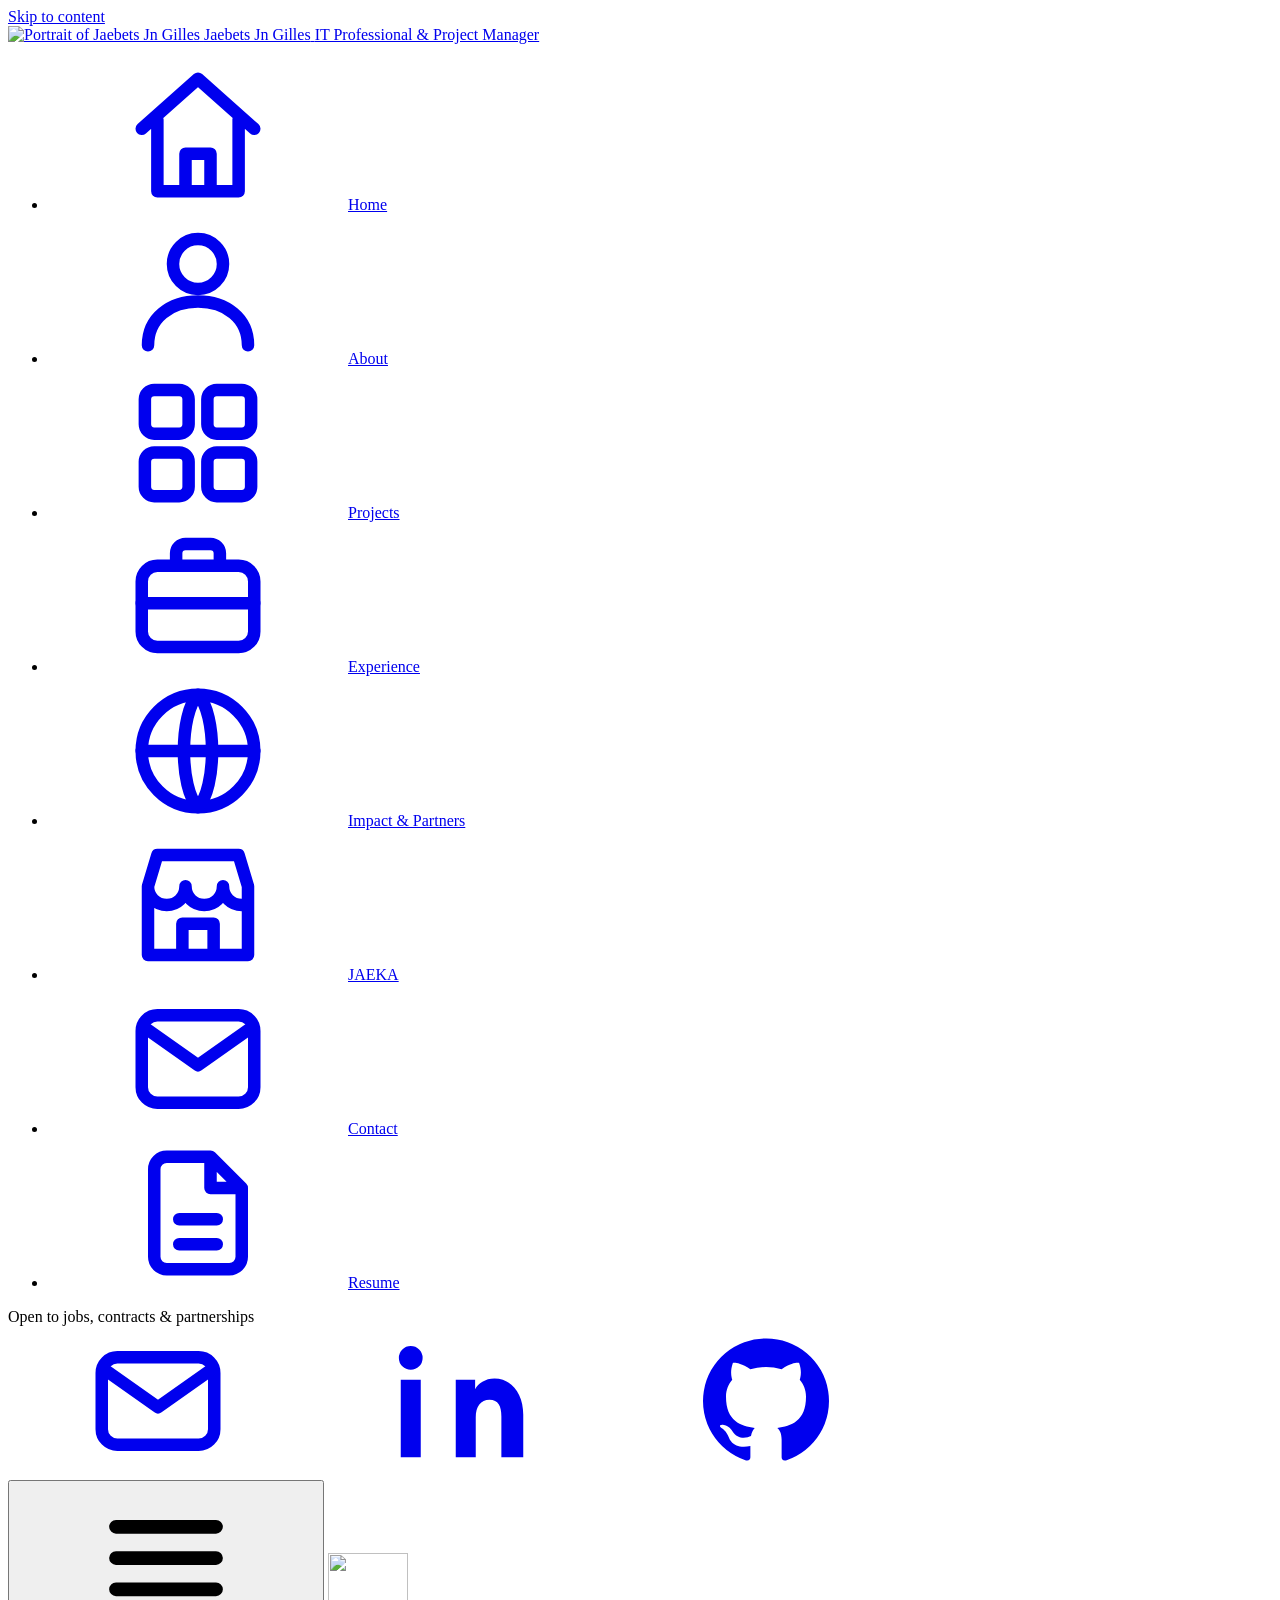
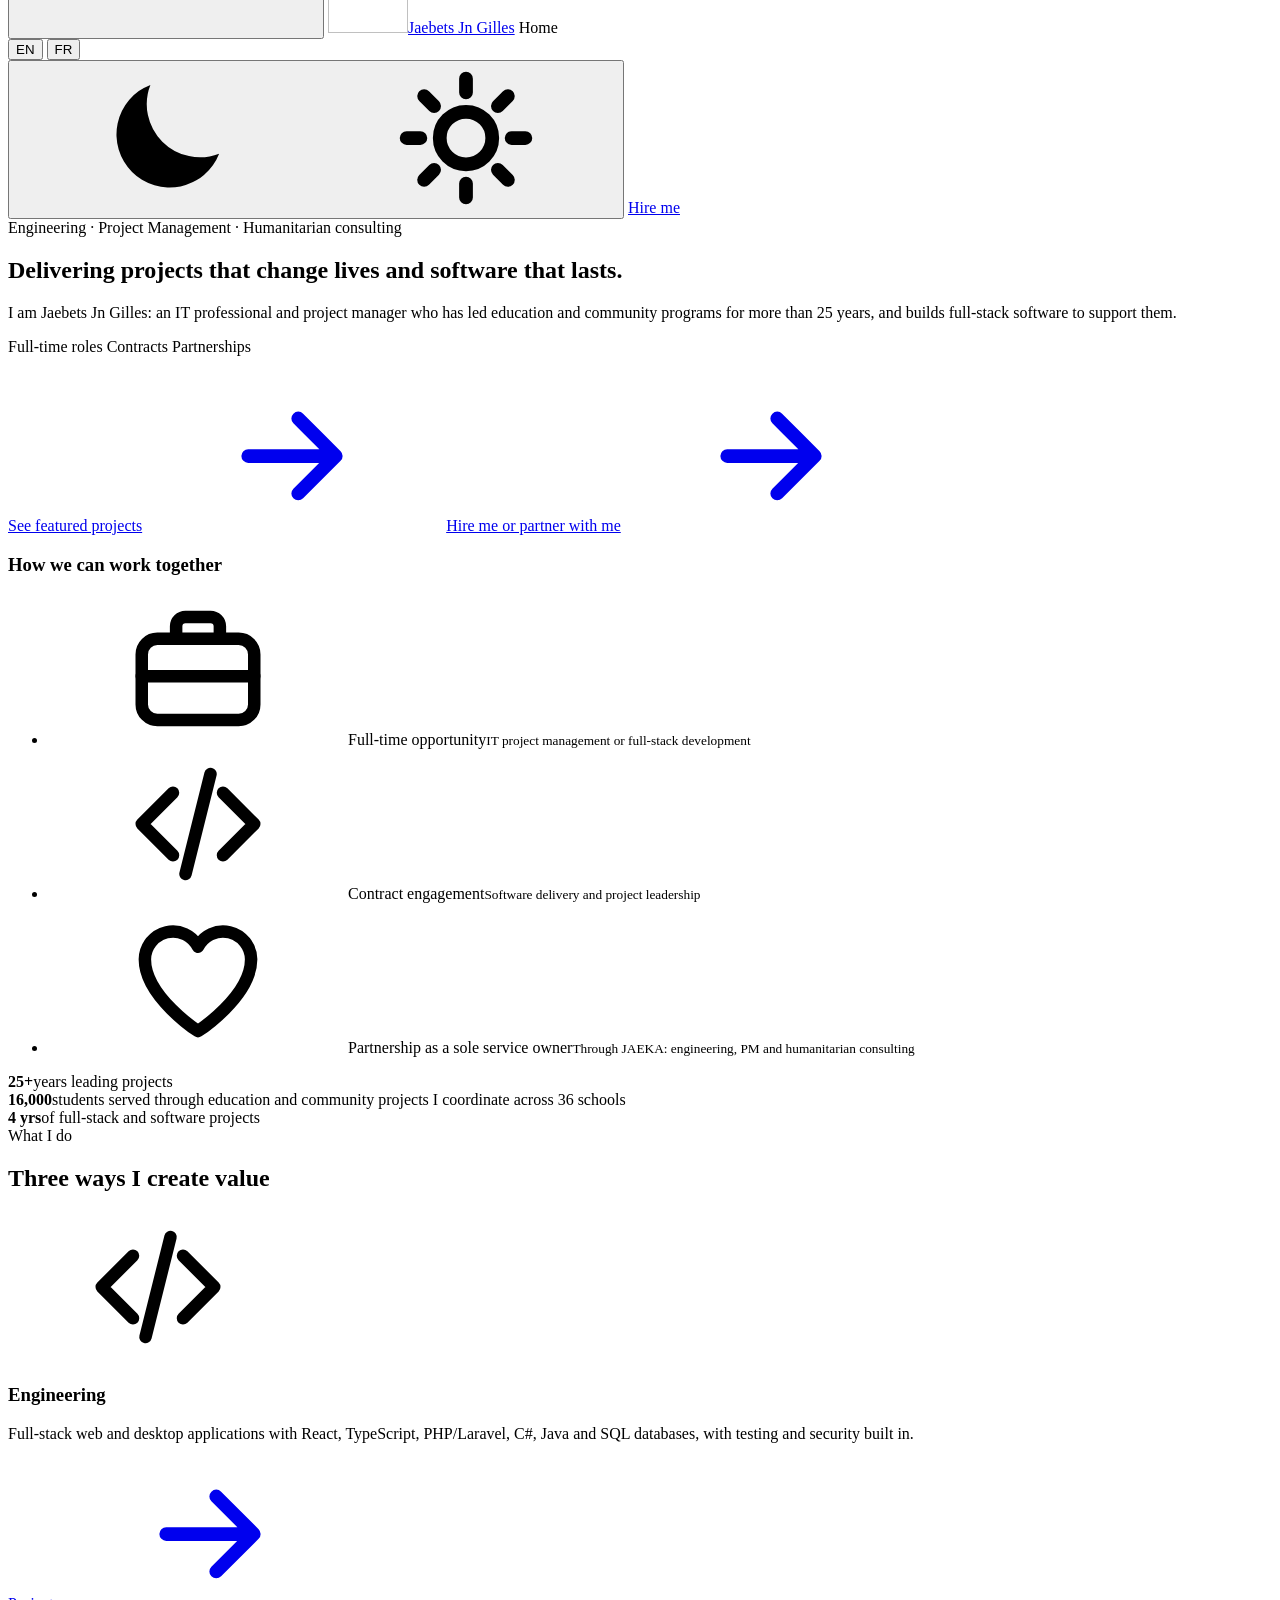
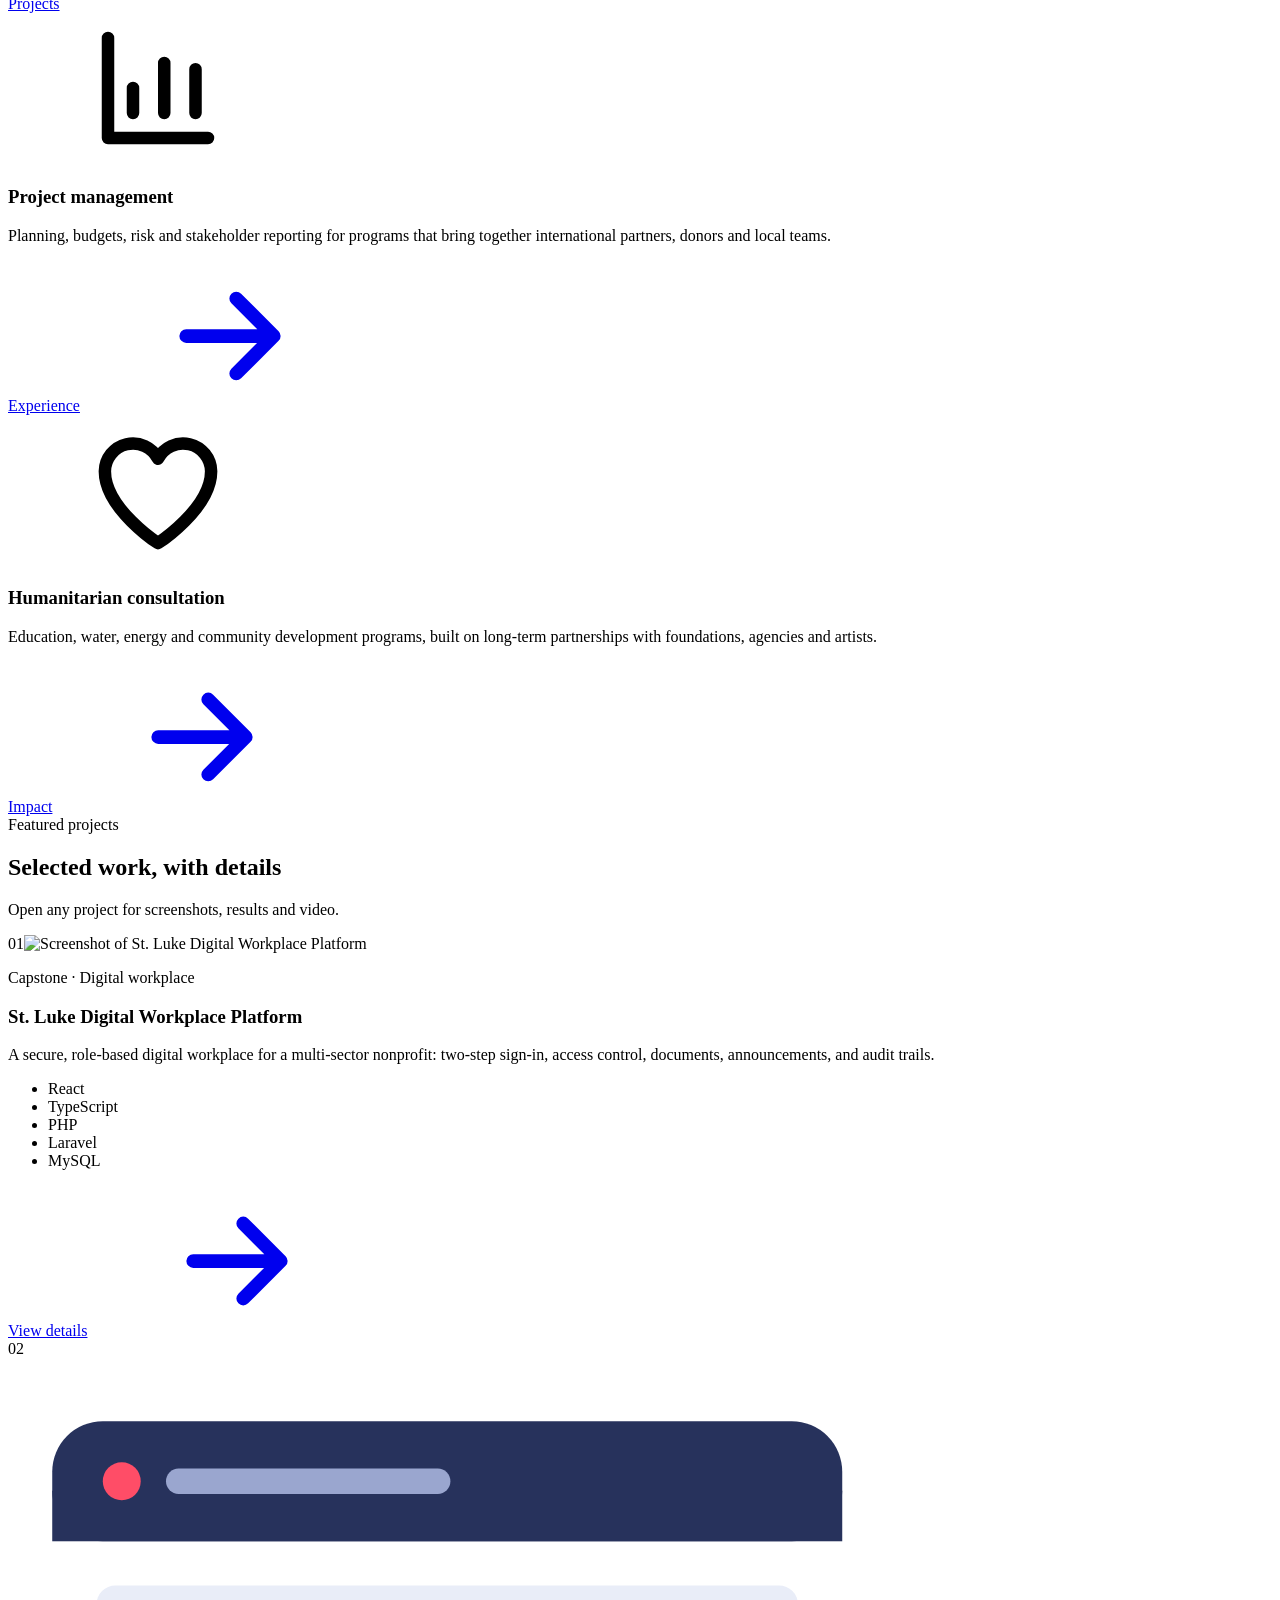
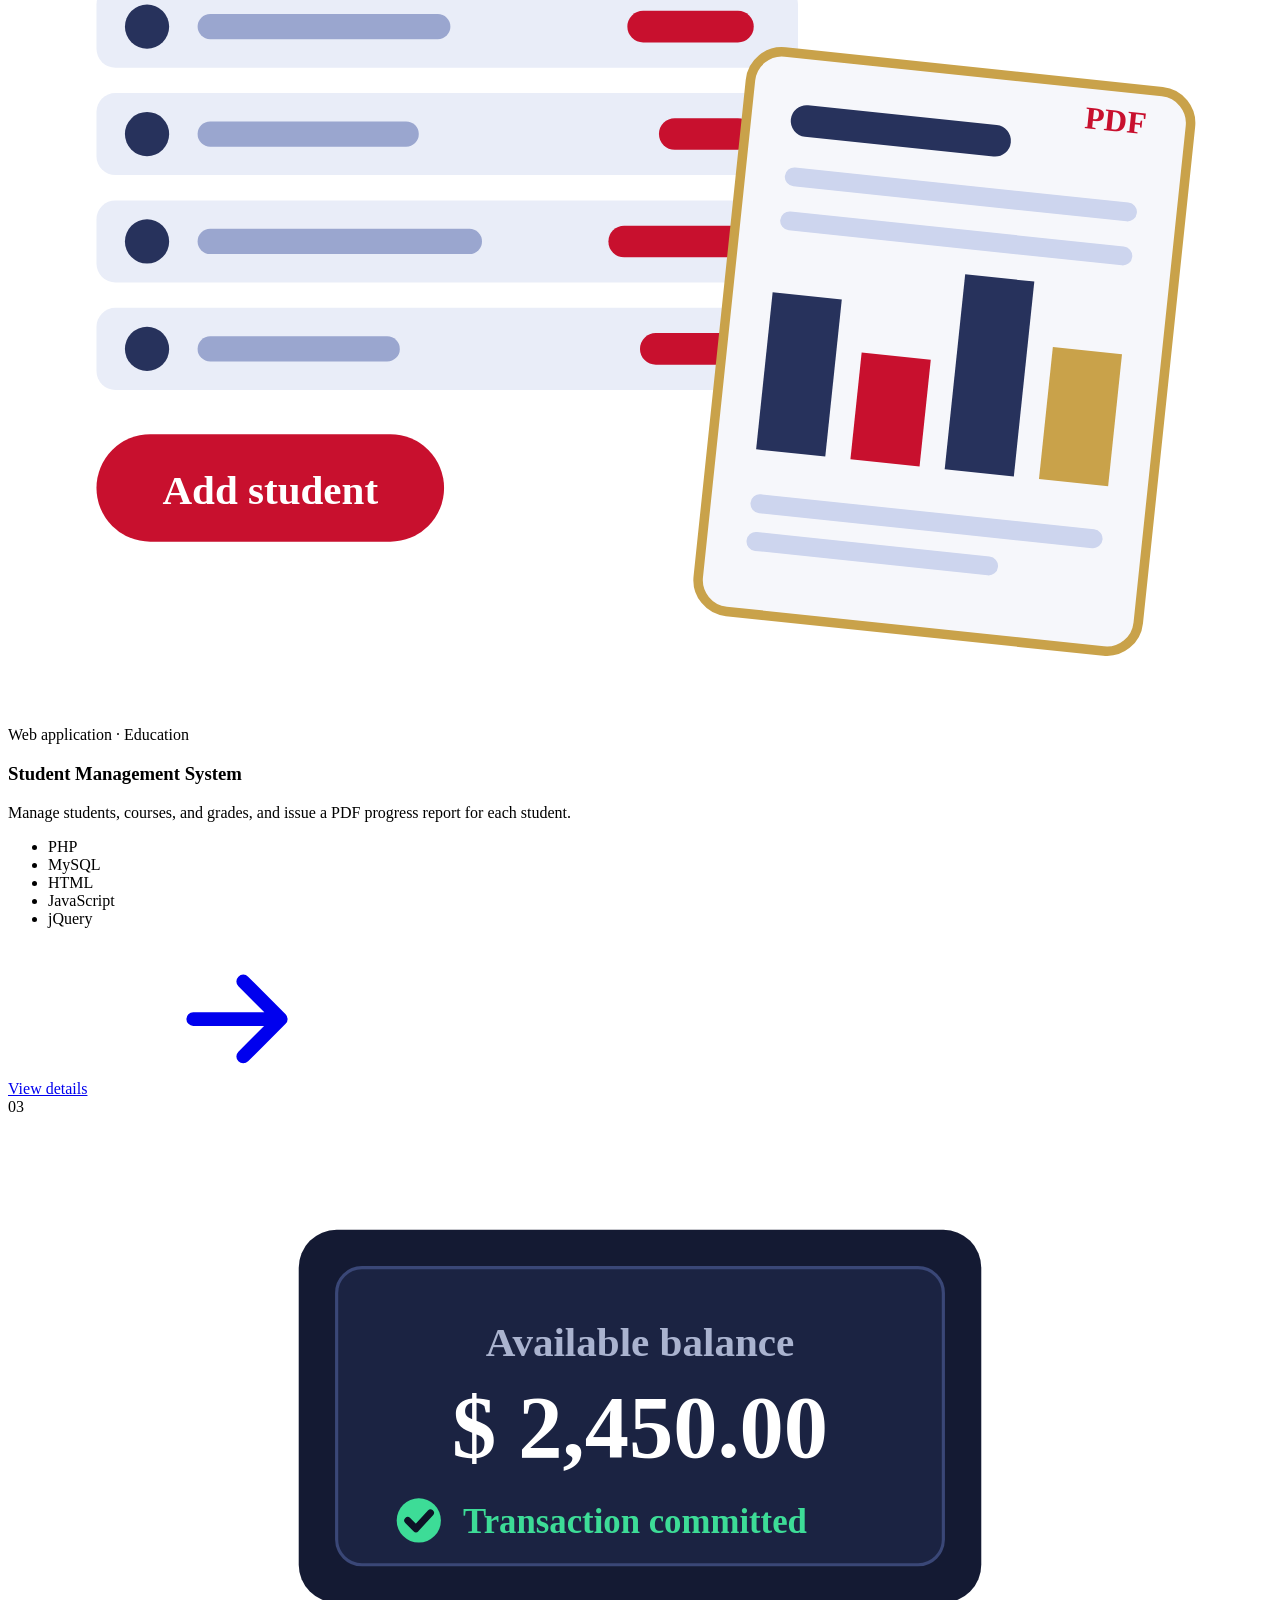
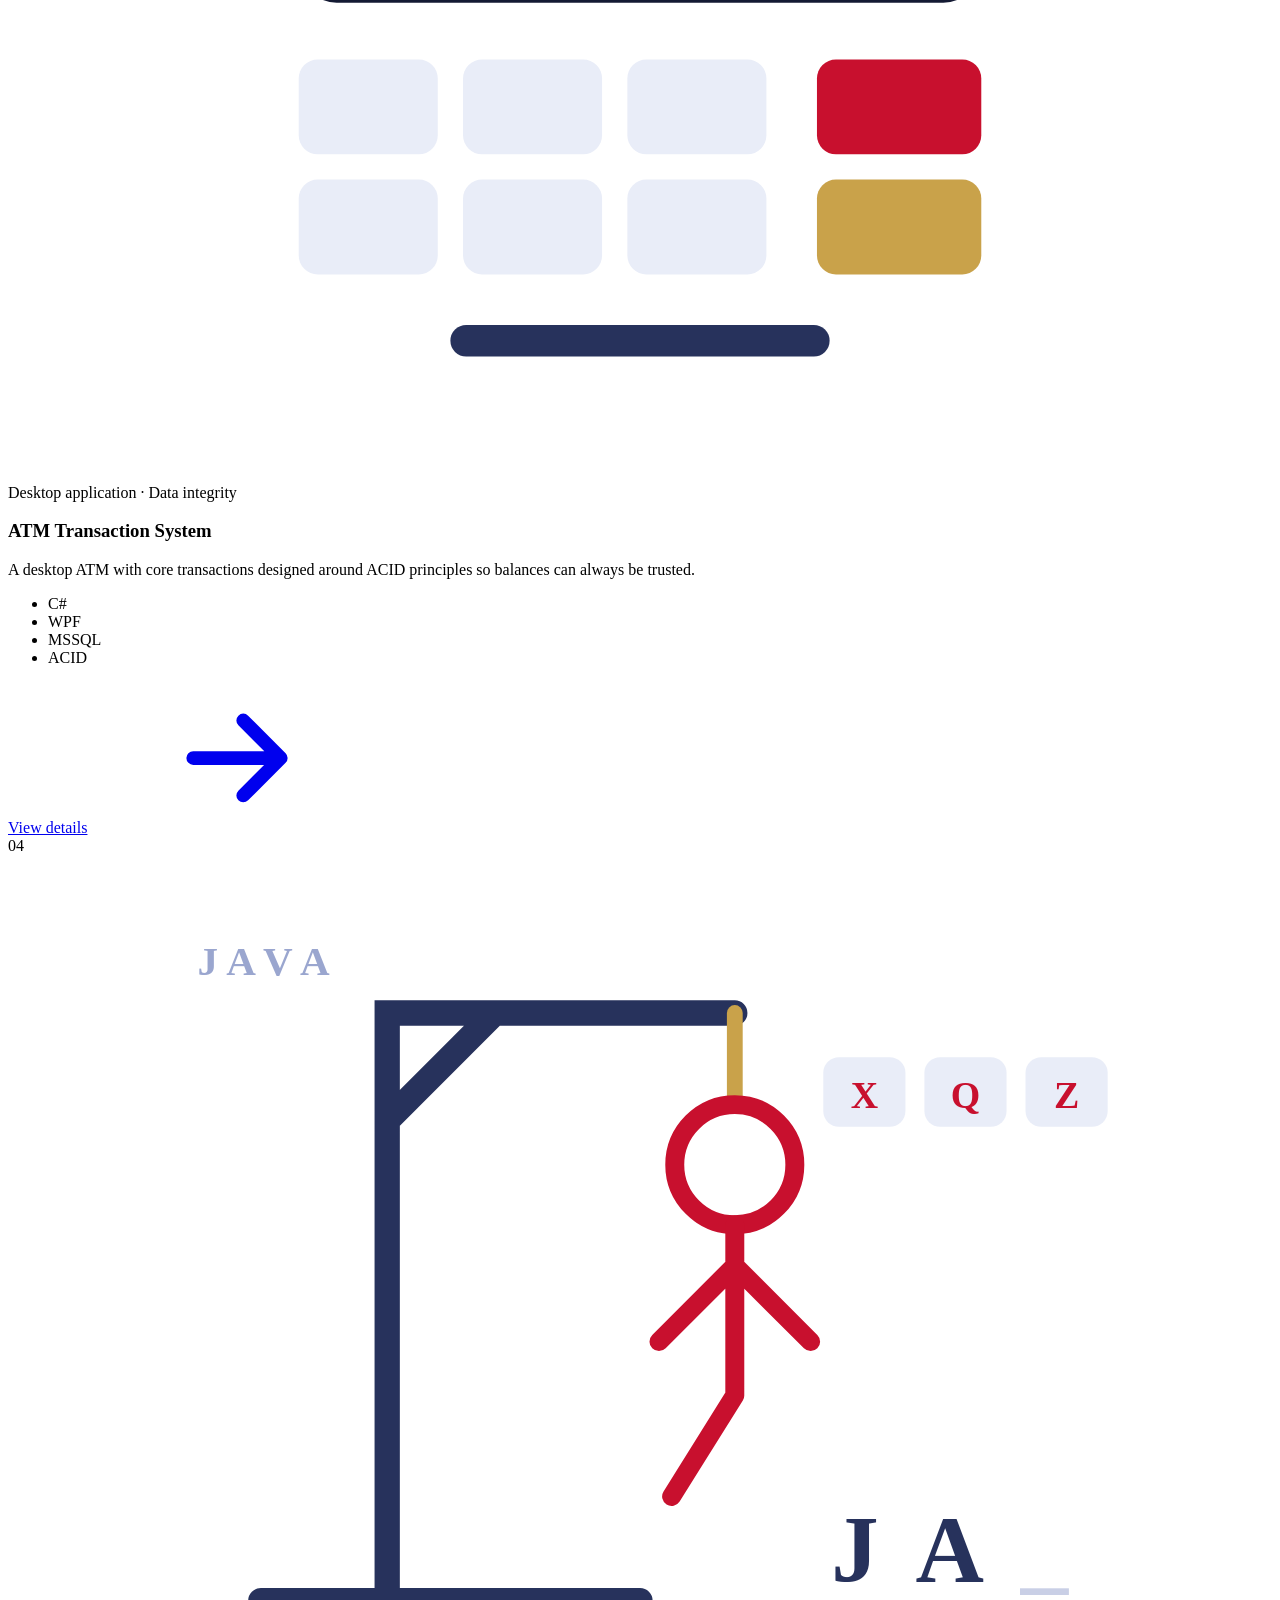
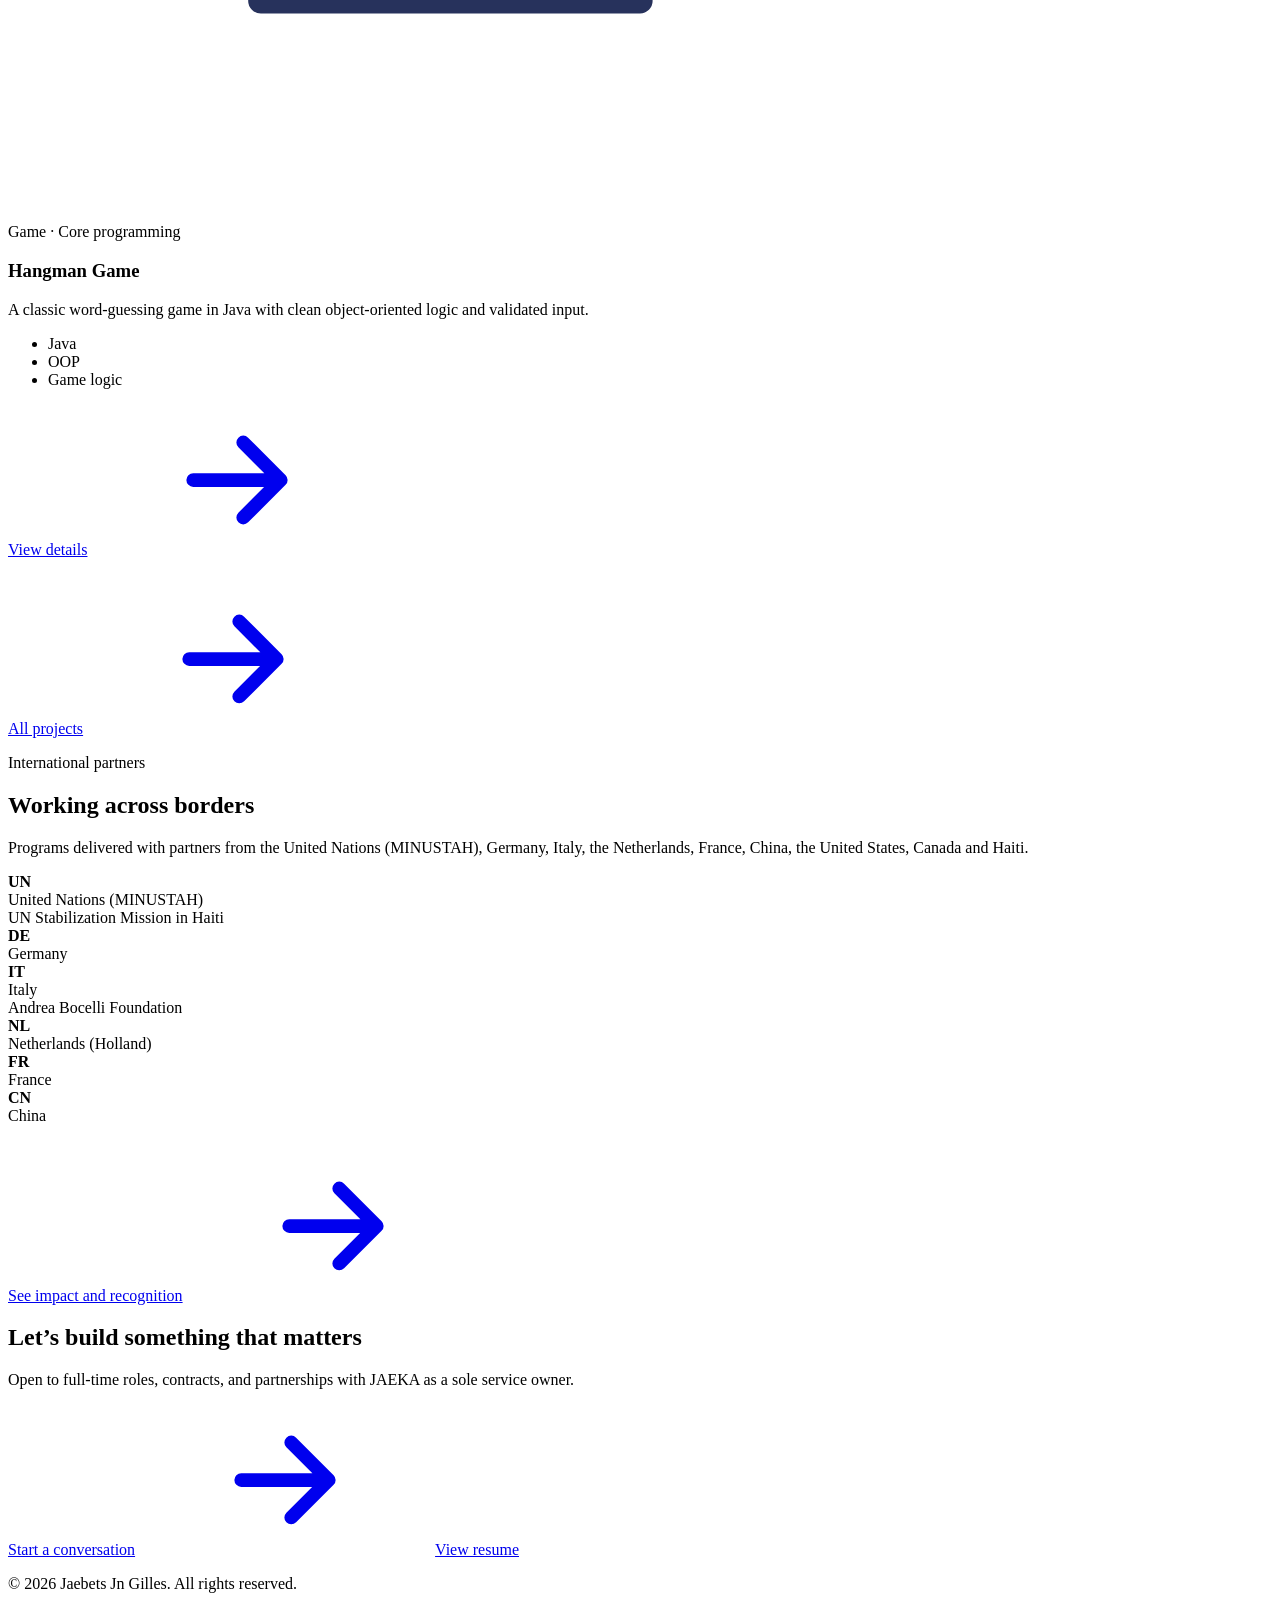
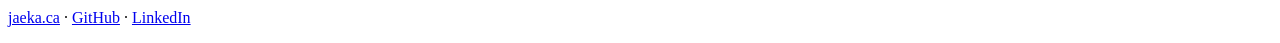
==== index.html @ c833e6c5 "Add files via upload" ====
<!DOCTYPE html>
<html lang="en">
<head>
<meta charset="utf-8">
<meta name="viewport" content="width=device-width, initial-scale=1, viewport-fit=cover">
<title>Home | Jaebets Jn Gilles</title>
<meta name="title-fr" content="Accueil | Jaebets Jn Gilles">
<meta name="description" content="Jaebets Jn Gilles: IT professional and project manager. Engineering, project management and humanitarian consulting. 25+ years leading projects, 16,000 students, 36 schools.">
<meta name="author" content="Jaebets Jn Gilles">
<meta name="theme-color" content="#ffffff">
<link rel="canonical" href="https://jaba24827.github.io/">
<meta property="og:type" content="website"><meta property="og:title" content="Home | Jaebets Jn Gilles">
<meta property="og:description" content="Jaebets Jn Gilles: IT professional and project manager. Engineering, project management and humanitarian consulting. 25+ years leading projects, 16,000 students, 36 schools."><meta property="og:url" content="https://jaba24827.github.io/">
<meta property="og:image" content="https://jaba24827.github.io/assets/img/og-image.png"><meta name="twitter:card" content="summary_large_image">
<link rel="icon" href="assets/favicon.svg" type="image/svg+xml">
<link rel="preconnect" href="https://fonts.googleapis.com"><link rel="preconnect" href="https://fonts.gstatic.com" crossorigin>
<link href="https://fonts.googleapis.com/css2?family=Fraunces:opsz,wght@9..144,600;9..144,700&family=Manrope:wght@500;600;700;800&display=swap" rel="stylesheet">
<link rel="stylesheet" href="css/style.css">
<script>(function(){try{var t=localStorage.getItem("theme");if(!t&&matchMedia("(prefers-color-scheme: dark)").matches)t="dark";if(t)document.documentElement.setAttribute("data-theme",t)}catch(e){}document.documentElement.classList.add("js")})();</script>
<script type="application/ld+json">{"@context":"https://schema.org","@type":"Person","name":"Jaebets Jn Gilles","jobTitle":"IT Professional and Project Manager","url":"https://jaba24827.github.io/","email":"mailto:jjaebets@jaeka.ca","address":{"@type":"PostalAddress","addressLocality":"Ottawa","addressCountry":"CA"},"sameAs":["https://www.linkedin.com/in/jaebets-jn-gilles-0a60b821b","https://github.com/Jaba24827","https://jaeka.ca"],"worksFor":{"@type":"Organization","name":"JAEKA"}}</script>
</head>
<body>
<svg width="0" height="0" style="position:absolute" aria-hidden="true" focusable="false">
    <defs>
      <symbol id="i-menu" viewBox="0 0 24 24"><path fill="none" stroke="currentColor" stroke-width="2.2" stroke-linecap="round" d="M4 7h16M4 12h16M4 17h16"/></symbol>
      <symbol id="i-close" viewBox="0 0 24 24"><path fill="none" stroke="currentColor" stroke-width="2.2" stroke-linecap="round" d="M6 6l12 12M18 6L6 18"/></symbol>
      <symbol id="i-moon" viewBox="0 0 24 24"><path fill="currentColor" d="M20.5 14.5A8.5 8.5 0 0 1 9.5 3.5a8.5 8.5 0 1 0 11 11z"/></symbol>
      <symbol id="i-sun" viewBox="0 0 24 24"><g fill="none" stroke="currentColor" stroke-width="2.2" stroke-linecap="round"><circle cx="12" cy="12" r="4.2"/><path d="M12 2.5v2.2M12 19.3v2.2M2.5 12h2.2M19.3 12h2.2M5.3 5.3l1.6 1.6M17.1 17.1l1.6 1.6M18.7 5.3l-1.6 1.6M6.9 17.1l-1.6 1.6"/></g></symbol>
      <symbol id="i-mail" viewBox="0 0 24 24"><g fill="none" stroke="currentColor" stroke-width="2" stroke-linecap="round" stroke-linejoin="round"><rect x="3" y="5" width="18" height="14" rx="2.5"/><path d="M3.5 7l8.5 6 8.5-6"/></g></symbol>
      <symbol id="i-linkedin" viewBox="0 0 24 24"><path fill="currentColor" d="M5.4 8.6H2.2V21h3.2V8.6zM3.8 3.2a1.9 1.9 0 1 0 0 3.8 1.9 1.9 0 0 0 0-3.8zM21.8 14.2c0-3.3-1.8-5.8-4.6-5.8-1.5 0-2.6.8-3.1 1.7V8.6H11V21h3.2v-6.4c0-1.7.8-2.8 2.2-2.8s1.9 1 1.9 2.7V21h3.5v-6.8z"/></symbol>
      <symbol id="i-github" viewBox="0 0 24 24"><path fill="currentColor" d="M12 2a10 10 0 0 0-3.2 19.5c.5.1.7-.2.7-.5v-1.8c-2.8.6-3.4-1.3-3.4-1.3-.5-1.2-1.1-1.5-1.1-1.5-.9-.6.1-.6.1-.6 1 .1 1.5 1 1.5 1 .9 1.5 2.4 1.1 3 .8.1-.7.4-1.1.6-1.3-2.2-.3-4.6-1.1-4.6-5 0-1.1.4-2 1-2.7-.1-.3-.4-1.3.1-2.7 0 0 .8-.3 2.8 1a9.6 9.6 0 0 1 5 0c1.9-1.3 2.8-1 2.8-1 .5 1.4.2 2.4.1 2.7.6.7 1 1.6 1 2.7 0 3.9-2.4 4.7-4.6 5 .4.3.7.9.7 1.9v2.8c0 .3.2.6.7.5A10 10 0 0 0 12 2z"/></symbol>
      <symbol id="i-pin" viewBox="0 0 24 24"><g fill="none" stroke="currentColor" stroke-width="2" stroke-linecap="round" stroke-linejoin="round"><path d="M12 21s7-6.2 7-11.5A7 7 0 0 0 5 9.500C5 14.800 12 21 12 21z"/><circle cx="12" cy="9.500" r="2.500"/></g></symbol>
      <symbol id="i-download" viewBox="0 0 24 24"><g fill="none" stroke="currentColor" stroke-width="2.2" stroke-linecap="round" stroke-linejoin="round"><path d="M12 3v12M7 10.500l5 5 5-5M4 20h16"/></g></symbol>
      <symbol id="i-arrow" viewBox="0 0 24 24"><g fill="none" stroke="currentColor" stroke-width="2.2" stroke-linecap="round" stroke-linejoin="round"><path d="M5 12h14M13 6l6 6-6 6"/></g></symbol>
      <symbol id="i-external" viewBox="0 0 24 24"><g fill="none" stroke="currentColor" stroke-width="2.2" stroke-linecap="round" stroke-linejoin="round"><path d="M14 4h6v6M20 4l-9 9M18 14v5a1 1 0 0 1-1 1H5a1 1 0 0 1-1-1V7a1 1 0 0 1 1-1h5"/></g></symbol>
      <symbol id="i-up" viewBox="0 0 24 24"><g fill="none" stroke="currentColor" stroke-width="2.4" stroke-linecap="round" stroke-linejoin="round"><path d="M12 19V5M6 11l6-6 6 6"/></g></symbol>
      <symbol id="i-code" viewBox="0 0 24 24"><g fill="none" stroke="currentColor" stroke-width="2" stroke-linecap="round" stroke-linejoin="round"><path d="M8 7l-5 5 5 5M16 7l5 5-5 5M14 4l-4 16"/></g></symbol>
      <symbol id="i-shield" viewBox="0 0 24 24"><g fill="none" stroke="currentColor" stroke-width="2" stroke-linecap="round" stroke-linejoin="round"><path d="M12 3l8 3v6c0 4.500-3.300 8-8 9-4.700-1-8-4.500-8-9V6l8-3z"/><path d="M8.500 12l2.500 2.500 4.500-5"/></g></symbol>
      <symbol id="i-users" viewBox="0 0 24 24"><g fill="none" stroke="currentColor" stroke-width="2" stroke-linecap="round" stroke-linejoin="round"><circle cx="9" cy="8" r="3.500"/><path d="M2.500 20c0-3.600 2.900-6 6.500-6s6.500 2.400 6.500 6M16 4.600a3.500 3.500 0 0 1 0 6.800M18 14.300c2 .8 3.500 2.700 3.500 5.700"/></g></symbol>
      <symbol id="i-globe" viewBox="0 0 24 24"><g fill="none" stroke="currentColor" stroke-width="2" stroke-linecap="round" stroke-linejoin="round"><circle cx="12" cy="12" r="9"/><path d="M3 12h18M12 3c3 3 3 15 0 18M12 3c-3 3-3 15 0 18"/></g></symbol>
      <symbol id="i-scissors" viewBox="0 0 24 24"><g fill="none" stroke="currentColor" stroke-width="2" stroke-linecap="round" stroke-linejoin="round"><circle cx="6" cy="6.500" r="2.800"/><circle cx="6" cy="17.500" r="2.800"/><path d="M8.300 8.200L20 18M8.300 15.800L20 6"/></g></symbol>
      <symbol id="i-cart" viewBox="0 0 24 24"><g fill="none" stroke="currentColor" stroke-width="2" stroke-linecap="round" stroke-linejoin="round"><path d="M2.500 4h3l2.200 11h10.600l2-8H6.500"/><circle cx="9.500" cy="19.500" r="1.500"/><circle cx="17" cy="19.500" r="1.500"/></g></symbol>
      <symbol id="i-laptop" viewBox="0 0 24 24"><g fill="none" stroke="currentColor" stroke-width="2" stroke-linecap="round" stroke-linejoin="round"><rect x="4" y="5" width="16" height="11" rx="1.800"/><path d="M2 19.500h20M9.500 9.500L8 11l1.500 1.500M14.500 9.500L16 11l-1.500 1.500"/></g></symbol>
      <symbol id="i-award" viewBox="0 0 24 24"><g fill="none" stroke="currentColor" stroke-width="2" stroke-linecap="round" stroke-linejoin="round"><circle cx="12" cy="9" r="6"/><path d="M8.500 14L7 22l5-3 5 3-1.500-8"/></g></symbol>
      <symbol id="i-cap" viewBox="0 0 24 24"><g fill="none" stroke="currentColor" stroke-width="2" stroke-linecap="round" stroke-linejoin="round"><path d="M2 9l10-5 10 5-10 5L2 9z"/><path d="M6 11.500V16c0 1.500 2.700 3 6 3s6-1.500 6-3v-4.500M22 9v6"/></g></symbol>
      <symbol id="i-db" viewBox="0 0 24 24"><g fill="none" stroke="currentColor" stroke-width="2" stroke-linecap="round" stroke-linejoin="round"><ellipse cx="12" cy="5.500" rx="7.500" ry="3"/><path d="M4.500 5.500v13c0 1.700 3.400 3 7.500 3s7.500-1.300 7.500-3v-13M4.500 12c0 1.700 3.400 3 7.500 3s7.500-1.300 7.500-3"/></g></symbol>
      <symbol id="i-chart" viewBox="0 0 24 24"><g fill="none" stroke="currentColor" stroke-width="2" stroke-linecap="round" stroke-linejoin="round"><path d="M4 20V4M4 20h16M8 16v-4M13 16V8M18 16v-7"/></g></symbol>
      <symbol id="i-palette" viewBox="0 0 24 24"><g fill="none" stroke="currentColor" stroke-width="2" stroke-linecap="round" stroke-linejoin="round"><path d="M12 3a9 9 0 1 0 0 18c1.400 0 2-1 1.500-2.100-.5-1.100.2-2.400 1.500-2.400H17a4 4 0 0 0 4-4C21 6.500 17 3 12 3z"/><circle cx="7.500" cy="11" r="1"/><circle cx="10.500" cy="7.500" r="1"/><circle cx="15" cy="8" r="1"/></g></symbol>
      <symbol id="i-heart" viewBox="0 0 24 24"><path fill="none" stroke="currentColor" stroke-width="2" stroke-linecap="round" stroke-linejoin="round" d="M12 20.500S3.500 15 3.500 9A4.500 4.500 0 0 1 12 7a4.500 4.500 0 0 1 8.500 2c0 6-8.500 11.500-8.500 11.500z"/></symbol>
      <symbol id="i-check" viewBox="0 0 24 24"><path fill="none" stroke="currentColor" stroke-width="2.600" stroke-linecap="round" stroke-linejoin="round" d="M5 12.500l4.500 4.500L19 7.500"/></symbol>
    
<symbol id="i-home" viewBox="0 0 24 24"><g fill="none" stroke="currentColor" stroke-width="2" stroke-linecap="round" stroke-linejoin="round"><path d="M3 11l9-8 9 8M5.5 9.5V21h13V9.5M10 21v-6h4v6"/></g></symbol>
<symbol id="i-user" viewBox="0 0 24 24"><g fill="none" stroke="currentColor" stroke-width="2" stroke-linecap="round" stroke-linejoin="round"><circle cx="12" cy="8" r="4"/><path d="M4 21c0-4.4 3.6-7 8-7s8 2.6 8 7"/></g></symbol>
<symbol id="i-grid" viewBox="0 0 24 24"><g fill="none" stroke="currentColor" stroke-width="2" stroke-linejoin="round"><rect x="3.5" y="3.5" width="7" height="7" rx="1.5"/><rect x="13.5" y="3.5" width="7" height="7" rx="1.5"/><rect x="3.5" y="13.5" width="7" height="7" rx="1.5"/><rect x="13.5" y="13.5" width="7" height="7" rx="1.5"/></g></symbol>
<symbol id="i-briefcase" viewBox="0 0 24 24"><g fill="none" stroke="currentColor" stroke-width="2" stroke-linecap="round" stroke-linejoin="round"><rect x="3" y="7" width="18" height="13" rx="2.5"/><path d="M8.5 7V5a1.5 1.5 0 0 1 1.5-1.5h4A1.5 1.5 0 0 1 15.5 5v2M3 13h18"/></g></symbol>
<symbol id="i-store" viewBox="0 0 24 24"><g fill="none" stroke="currentColor" stroke-width="2" stroke-linecap="round" stroke-linejoin="round"><path d="M4 9l1.5-5h13L20 9M4 9v11h16V9M4 9c0 1.7 1.3 3 3 3s3-1.300 3-3c0 1.700 1.300 3 3 3s3-1.300 3-3c0 1.700 1.300 3 3 3M9.500 20v-5h5v5"/></g></symbol>
<symbol id="i-file" viewBox="0 0 24 24"><g fill="none" stroke="currentColor" stroke-width="2" stroke-linecap="round" stroke-linejoin="round"><path d="M14 3H7a2 2 0 0 0-2 2v14a2 2 0 0 0 2 2h10a2 2 0 0 0 2-2V8l-5-5zM14 3v5h5M9 13h6M9 17h6"/></g></symbol>
<symbol id="i-chevrons" viewBox="0 0 24 24"><g fill="none" stroke="currentColor" stroke-width="2.4" stroke-linecap="round" stroke-linejoin="round"><path d="M11 17l-5-5 5-5M18 17l-5-5 5-5"/></g></symbol>
<symbol id="i-play" viewBox="0 0 24 24"><g fill="none" stroke="currentColor" stroke-width="2" stroke-linecap="round" stroke-linejoin="round"><circle cx="12" cy="12" r="9.500"/><path d="M10 8.500l5.500 3.500-5.500 3.500z" fill="currentColor"/></g></symbol>
<symbol id="i-image" viewBox="0 0 24 24"><g fill="none" stroke="currentColor" stroke-width="2" stroke-linecap="round" stroke-linejoin="round"><rect x="3" y="4" width="18" height="16" rx="2.500"/><circle cx="9" cy="10" r="1.800"/><path d="M21 16l-5-5-8 9"/></g></symbol>
</defs>
  </svg>
<a class="skip-link" href="#main"><span data-i18n="k67">Skip to content</span></a>
<aside class="sidebar" id="sidebar" aria-label="Main">
  <a class="sb-brand" href="index.html" aria-label="Jaebets Jn Gilles, home" data-i18n-attr="aria-label:k84">
    <span class="sb-avatar"><img src="assets/img/portrait-sm.jpg" width="400" height="400" alt="Portrait of Jaebets Jn Gilles" data-i18n-attr="alt:k85"></span>
    <span class="sb-name">Jaebets Jn Gilles</span>
    <span class="sb-title" data-i18n="k86">IT Professional &amp; Project Manager</span>
  </a>
  <nav class="sb-menu" aria-label="Primary" data-i18n-attr="aria-label:k87"><ul><li><a href="index.html" aria-current="page" title="Home" data-i18n-attr="title:k68"><svg class="ico" aria-hidden="true"><use href="#i-home"/></svg><span class="label" data-i18n="k69">Home</span></a></li><li><a href="about.html" title="About" data-i18n-attr="title:k70"><svg class="ico" aria-hidden="true"><use href="#i-user"/></svg><span class="label" data-i18n="k71">About</span></a></li><li><a href="projects.html" title="Projects" data-i18n-attr="title:k72"><svg class="ico" aria-hidden="true"><use href="#i-grid"/></svg><span class="label" data-i18n="k73">Projects</span></a></li><li><a href="experience.html" title="Experience" data-i18n-attr="title:k74"><svg class="ico" aria-hidden="true"><use href="#i-briefcase"/></svg><span class="label" data-i18n="k75">Experience</span></a></li><li><a href="impact.html" title="Impact &amp; Partners" data-i18n-attr="title:k76"><svg class="ico" aria-hidden="true"><use href="#i-globe"/></svg><span class="label" data-i18n="k77">Impact & Partners</span></a></li><li><a href="jaeka.html" title="JAEKA" data-i18n-attr="title:k78"><svg class="ico" aria-hidden="true"><use href="#i-store"/></svg><span class="label" data-i18n="k79">JAEKA</span></a></li><li><a href="contact.html" title="Contact" data-i18n-attr="title:k80"><svg class="ico" aria-hidden="true"><use href="#i-mail"/></svg><span class="label" data-i18n="k81">Contact</span></a></li><li><a href="resume.html" title="Resume" data-i18n-attr="title:k82"><svg class="ico" aria-hidden="true"><use href="#i-file"/></svg><span class="label" data-i18n="k83">Resume</span></a></li></ul></nav>
  <div class="sb-foot">
    <div class="sb-avail"><i></i><span data-i18n="k88">Open to jobs, contracts &amp; partnerships</span></div>
    <div class="sb-social">
      <a href="mailto:jjaebets@jaeka.ca" aria-label="Email"><svg class="ico" aria-hidden="true"><use href="#i-mail"/></svg></a>
      <a href="https://www.linkedin.com/in/jaebets-jn-gilles-0a60b821b" target="_blank" rel="noopener" aria-label="LinkedIn"><svg class="ico" aria-hidden="true"><use href="#i-linkedin"/></svg></a>
      <a href="https://github.com/Jaba24827" target="_blank" rel="noopener" aria-label="GitHub"><svg class="ico" aria-hidden="true"><use href="#i-github"/></svg></a>
    </div>
  </div>
</aside>
<div class="scrim" aria-hidden="true"></div>
<div class="layout">
<header class="topbar">
  <button class="icon-btn" id="drawer-btn" type="button" aria-controls="sidebar" aria-expanded="true" aria-label="Open or close the menu" data-i18n-attr="aria-label:k89"><svg class="ico" aria-hidden="true"><use href="#i-menu"/></svg></button>
  <a class="topbar__brand" href="index.html"><img src="assets/img/portrait-sm.jpg" width="80" height="80" alt=""><span>Jaebets Jn Gilles</span></a>
  <span class="topbar__title" data-i18n="k90">Home</span>
  <div class="seg" role="group" aria-label="Language" data-i18n-attr="aria-label:k91">
    <button type="button" data-lang="en" aria-pressed="true" lang="en">EN</button>
    <button type="button" data-lang="fr" aria-pressed="false" lang="fr">FR</button>
  </div>
  <button class="icon-btn theme-toggle" id="theme-toggle" type="button" aria-label="Toggle dark mode" data-i18n-attr="aria-label:k92"><svg class="ico moon" aria-hidden="true"><use href="#i-moon"/></svg><svg class="ico sun" aria-hidden="true"><use href="#i-sun"/></svg></button>
  <a class="btn btn--red btn--sm" href="contact.html"><span data-i18n="k93">Hire me</span></a>
</header>
<main id="main">
<section class="hero"><div class="container hero__grid">
  <div>
    <span class="eyebrow" data-i18n="k1">Engineering · Project Management · Humanitarian consulting</span>
    <h1 data-i18n="k2">Delivering projects that <span>change lives</span> and software that lasts.</h1>
    <p class="lead" data-i18n="k3">I am Jaebets Jn Gilles: an IT professional and project manager who has led education and community programs for more than 25 years, and builds full-stack software to support them.</p>
    <div class="avail-pills">
      <span class="pill"><i></i><span data-i18n="k4">Full-time roles</span></span>
      <span class="pill"><i></i><span data-i18n="k5">Contracts</span></span>
      <span class="pill"><i></i><span data-i18n="k6">Partnerships</span></span>
    </div>
    <div class="cta-row" style="margin-top:1.6rem">
      <a class="btn btn--blue" href="projects.html"><span data-i18n="k7">See featured projects</span><svg class="ico" aria-hidden="true"><use href="#i-arrow"/></svg></a>
      <a class="btn btn--red" href="contact.html"><span data-i18n="k8">Hire me or partner with me</span><svg class="ico" aria-hidden="true"><use href="#i-arrow"/></svg></a>
    </div>
  </div>
  <aside class="hero-card">
    <h3 data-i18n="k9">How we can work together</h3>
    <ul>
      <li><svg class="ico" aria-hidden="true"><use href="#i-briefcase"/></svg><span><span data-i18n="k10">Full-time opportunity</span><small><span data-i18n="k11">IT project management or full-stack development</span></small></span></li>
      <li><svg class="ico" aria-hidden="true"><use href="#i-code"/></svg><span><span data-i18n="k12">Contract engagement</span><small><span data-i18n="k13">Software delivery and project leadership</span></small></span></li>
      <li><svg class="ico" aria-hidden="true"><use href="#i-heart"/></svg><span><span data-i18n="k14">Partnership as a sole service owner</span><small><span data-i18n="k15">Through JAEKA: engineering, PM and humanitarian consulting</span></small></span></li>
    </ul>
  </aside>
</div></section>
<section class="section"><div class="container"><div class="grid grid--3">
  <div class="stat reveal"><strong data-count="25" data-suffix="+">25+</strong><span data-i18n="k16">years leading projects</span></div>
  <div class="stat stat--red reveal"><strong data-count="16000">16,000</strong><span data-i18n="k17">students served through education and community projects I coordinate across 36 schools</span></div>
  <div class="stat reveal"><strong data-count="4" data-suffix=" yrs">4 yrs</strong><span data-i18n="k18">of full-stack and software projects</span></div>
</div></div></section><section class="section section--tint"><div class="container"><div class="section-head reveal"><span class="eyebrow" data-i18n="k53">What I do</span><h2 data-i18n="k54">Three ways I create value</h2></div><div class="grid grid--3">
  <div class="card pillar reveal"><svg class="ico" aria-hidden="true"><use href="#i-code"/></svg><h3 data-i18n="k19">Engineering</h3><p data-i18n="k20">Full-stack web and desktop applications with React, TypeScript, PHP/Laravel, C#, Java and SQL databases, with testing and security built in.</p><a class="btn btn--outline btn--sm" href="projects.html"><span data-i18n="k21">Projects</span><svg class="ico" aria-hidden="true"><use href="#i-arrow"/></svg></a></div>
  <div class="card pillar reveal"><svg class="ico" aria-hidden="true"><use href="#i-chart"/></svg><h3 data-i18n="k22">Project management</h3><p data-i18n="k23">Planning, budgets, risk and stakeholder reporting for programs that bring together international partners, donors and local teams.</p><a class="btn btn--outline btn--sm" href="experience.html"><span data-i18n="k24">Experience</span><svg class="ico" aria-hidden="true"><use href="#i-arrow"/></svg></a></div>
  <div class="card pillar reveal"><svg class="ico" aria-hidden="true"><use href="#i-heart"/></svg><h3 data-i18n="k25">Humanitarian consultation</h3><p data-i18n="k26">Education, water, energy and community development programs, built on long-term partnerships with foundations, agencies and artists.</p><a class="btn btn--outline btn--sm" href="impact.html"><span data-i18n="k27">Impact</span><svg class="ico" aria-hidden="true"><use href="#i-arrow"/></svg></a></div>
</div></div></section><section class="section"><div class="container"><div class="section-head reveal"><span class="eyebrow" data-i18n="k55">Featured projects</span><h2 data-i18n="k56">Selected work, with details</h2><p data-i18n="k57">Open any project for screenshots, results and video.</p></div><div class="grid grid--2"><article class="card pcard reveal">
  <div class="pcard__media"><span class="pcard__num" aria-hidden="true">01</span><picture><source type="image/webp" srcset="assets/projects/sldwp/dashboard.webp"><img src="assets/projects/sldwp/dashboard.jpg" width="1084" height="800" loading="lazy" alt="Screenshot of St. Luke Digital Workplace Platform" data-i18n-attr="alt:k28"></picture></div>
  <div class="pcard__body">
    <p class="pcard__kicker" data-i18n="k29">Capstone · Digital workplace</p>
    <h3 data-i18n="k30">St. Luke Digital Workplace Platform</h3>
    <p data-i18n="k31">A secure, role-based digital workplace for a multi-sector nonprofit: two-step sign-in, access control, documents, announcements, and audit trails.</p>
    <ul class="chips"><li class="chip">React</li><li class="chip">TypeScript</li><li class="chip">PHP</li><li class="chip">Laravel</li><li class="chip">MySQL</li></ul>
    <a class="btn btn--blue btn--sm" href="project-sldwp.html"><span data-i18n="k32">View details</span><svg class="ico" aria-hidden="true"><use href="#i-arrow"/></svg></a>
  </div>
</article><article class="card pcard reveal">
  <div class="pcard__media"><span class="pcard__num" aria-hidden="true">02</span><svg class="art" viewBox="0 0 400 300" role="img" aria-label="Illustration of a student management dashboard with a student table and a PDF progress report">
                <rect x="14" y="20" width="250" height="250" rx="16" fill="#fff"/>
                <rect x="14" y="20" width="250" height="38" rx="16" fill="#27325c"/><rect x="14" y="42" width="250" height="16" fill="#27325c"/>
                <circle cx="36" cy="39" r="6" fill="#ff4d67"/><rect x="50" y="35" width="90" height="8" rx="4" fill="#9aa6cf"/>
                <g fill="#e9edf8"><rect x="28" y="72" width="222" height="26" rx="6"/><rect x="28" y="106" width="222" height="26" rx="6"/><rect x="28" y="140" width="222" height="26" rx="6"/><rect x="28" y="174" width="222" height="26" rx="6"/></g>
                <g fill="#27325c"><circle cx="44" cy="85" r="7"/><circle cx="44" cy="119" r="7"/><circle cx="44" cy="153" r="7"/><circle cx="44" cy="187" r="7"/></g>
                <g fill="#9aa6cf"><rect x="60" y="81" width="80" height="8" rx="4"/><rect x="60" y="115" width="70" height="8" rx="4"/><rect x="60" y="149" width="90" height="8" rx="4"/><rect x="60" y="183" width="64" height="8" rx="4"/></g>
                <g fill="#c8102e"><rect x="196" y="80" width="40" height="10" rx="5"/><rect x="206" y="114" width="30" height="10" rx="5"/><rect x="190" y="148" width="46" height="10" rx="5"/><rect x="200" y="182" width="36" height="10" rx="5"/></g>
                <rect x="28" y="214" width="110" height="34" rx="17" fill="#c8102e"/><text x="83" y="236" text-anchor="middle" font-size="13" font-weight="800" fill="#fff">Add student</text>
                <g transform="translate(236,92) rotate(6)"><rect width="140" height="178" rx="10" fill="#f6f7fb" stroke="#c9a24a" stroke-width="3"/><rect x="14" y="16" width="70" height="10" rx="5" fill="#27325c"/><rect x="14" y="36" width="112" height="6" rx="3" fill="#cdd5ee"/><rect x="14" y="50" width="112" height="6" rx="3" fill="#cdd5ee"/><g fill="#27325c"><rect x="14" y="76" width="22" height="50"/><rect x="44" y="92" width="22" height="34" fill="#c8102e"/><rect x="74" y="64" width="22" height="62"/><rect x="104" y="84" width="22" height="42" fill="#c9a24a"/></g><rect x="14" y="140" width="112" height="6" rx="3" fill="#cdd5ee"/><rect x="14" y="152" width="80" height="6" rx="3" fill="#cdd5ee"/><text x="126" y="14" text-anchor="end" font-size="10" font-weight="800" fill="#c8102e">PDF</text></g>
              </svg></div>
  <div class="pcard__body">
    <p class="pcard__kicker" data-i18n="k33">Web application · Education</p>
    <h3 data-i18n="k34">Student Management System</h3>
    <p data-i18n="k35">Manage students, courses, and grades, and issue a PDF progress report for each student.</p>
    <ul class="chips"><li class="chip">PHP</li><li class="chip">MySQL</li><li class="chip">HTML</li><li class="chip">JavaScript</li><li class="chip">jQuery</li></ul>
    <a class="btn btn--blue btn--sm" href="project-student-management.html"><span data-i18n="k36">View details</span><svg class="ico" aria-hidden="true"><use href="#i-arrow"/></svg></a>
  </div>
</article><article class="card pcard reveal">
  <div class="pcard__media"><span class="pcard__num" aria-hidden="true">03</span><svg class="art" viewBox="0 0 400 300" role="img" aria-label="Illustration of an ATM screen showing a successful transaction">
                <rect x="70" y="14" width="260" height="272" rx="22" fill="#fff"/>
                <rect x="92" y="36" width="216" height="118" rx="12" fill="#141a33"/>
                <rect x="104" y="48" width="192" height="94" rx="8" fill="#1b2342" stroke="#3a4777"/>
                <text x="200" y="76" text-anchor="middle" font-size="13" font-weight="700" fill="#aab3cf">Available balance</text>
                <text x="200" y="108" text-anchor="middle" font-size="28" font-weight="800" fill="#fff">$ 2,450.00</text>
                <circle cx="130" cy="128" r="7" fill="#3ddc97"/><path d="M126.500 128l2.600 2.600 4.600-5" stroke="#0d1226" stroke-width="2.200" fill="none" stroke-linecap="round" stroke-linejoin="round"/>
                <text x="144" y="132" font-size="11" font-weight="700" fill="#3ddc97">Transaction committed</text>
                <g fill="#e9edf8"><rect x="92" y="172" width="44" height="30" rx="6"/><rect x="144" y="172" width="44" height="30" rx="6"/><rect x="196" y="172" width="44" height="30" rx="6"/><rect x="92" y="210" width="44" height="30" rx="6"/><rect x="144" y="210" width="44" height="30" rx="6"/><rect x="196" y="210" width="44" height="30" rx="6"/></g>
                <rect x="256" y="172" width="52" height="30" rx="6" fill="#c8102e"/><rect x="256" y="210" width="52" height="30" rx="6" fill="#c9a24a"/>
                <rect x="140" y="256" width="120" height="10" rx="5" fill="#27325c"/>
              </svg></div>
  <div class="pcard__body">
    <p class="pcard__kicker" data-i18n="k37">Desktop application · Data integrity</p>
    <h3 data-i18n="k38">ATM Transaction System</h3>
    <p data-i18n="k39">A desktop ATM with core transactions designed around ACID principles so balances can always be trusted.</p>
    <ul class="chips"><li class="chip">C#</li><li class="chip">WPF</li><li class="chip">MSSQL</li><li class="chip">ACID</li></ul>
    <a class="btn btn--blue btn--sm" href="project-atm.html"><span data-i18n="k40">View details</span><svg class="ico" aria-hidden="true"><use href="#i-arrow"/></svg></a>
  </div>
</article><article class="card pcard reveal">
  <div class="pcard__media"><span class="pcard__num" aria-hidden="true">04</span><svg class="art" viewBox="0 0 400 300" role="img" aria-label="Illustration of a Hangman game with a gallows and a partially guessed word">
                <rect x="40" y="16" width="320" height="268" rx="20" fill="#fff"/>
                <g stroke="#27325c" stroke-width="8" stroke-linecap="round" fill="none"><path d="M80 236h120M120 236V50h110M120 84l34-34"/></g>
                <path d="M230 50v28" stroke="#c9a24a" stroke-width="5" stroke-linecap="round"/>
                <g stroke="#c8102e" stroke-width="6" stroke-linecap="round" fill="none"><circle cx="230" cy="98" r="19"/><path d="M230 117v54M230 130l-24 24M230 130l24 24M230 171l-20 32"/></g>
                <g font-weight="800" font-size="30" fill="#27325c" text-anchor="middle"><text x="268" y="230">J</text><text x="298" y="230">A</text><text x="328" y="230" fill="#c9cfe6">_</text></g>
                <g font-size="13" font-weight="800" fill="#9aa6cf"><text x="60" y="38">J A V A</text></g>
                <g fill="#e9edf8"><rect x="258" y="64" width="26" height="22" rx="5"/><rect x="290" y="64" width="26" height="22" rx="5"/><rect x="322" y="64" width="26" height="22" rx="5"/></g>
                <g font-size="12" font-weight="800" fill="#c8102e" text-anchor="middle"><text x="271" y="80">X</text><text x="303" y="80">Q</text><text x="335" y="80">Z</text></g>
              </svg></div>
  <div class="pcard__body">
    <p class="pcard__kicker" data-i18n="k41">Game · Core programming</p>
    <h3 data-i18n="k42">Hangman Game</h3>
    <p data-i18n="k43">A classic word-guessing game in Java with clean object-oriented logic and validated input.</p>
    <ul class="chips"><li class="chip">Java</li><li class="chip">OOP</li><li class="chip">Game logic</li></ul>
    <a class="btn btn--blue btn--sm" href="project-hangman.html"><span data-i18n="k44">View details</span><svg class="ico" aria-hidden="true"><use href="#i-arrow"/></svg></a>
  </div>
</article></div><p style="margin-top:1.6rem"><a class="btn btn--blue" href="projects.html"><span data-i18n="k58">All projects</span><svg class="ico" aria-hidden="true"><use href="#i-arrow"/></svg></a></p></div></section><section class="section section--tint"><div class="container"><div class="section-head reveal"><span class="eyebrow" data-i18n="k59">International partners</span><h2 data-i18n="k60">Working across borders</h2><p data-i18n="k61">Programs delivered with partners from the United Nations (MINUSTAH), Germany, Italy, the Netherlands, France, China, the United States, Canada and Haiti.</p></div><div class="grid grid--3"><div class="card country reveal"><b>UN</b><div><div data-i18n="k45">United Nations (MINUSTAH)</div><span data-i18n="k46">UN Stabilization Mission in Haiti</span></div></div><div class="card country reveal"><b>DE</b><div><div data-i18n="k47">Germany</div></div></div><div class="card country reveal"><b>IT</b><div><div data-i18n="k48">Italy</div><span data-i18n="k49">Andrea Bocelli Foundation</span></div></div><div class="card country reveal"><b>NL</b><div><div data-i18n="k50">Netherlands (Holland)</div></div></div><div class="card country reveal"><b>FR</b><div><div data-i18n="k51">France</div></div></div><div class="card country reveal"><b>CN</b><div><div data-i18n="k52">China</div></div></div></div><p style="margin-top:1.6rem"><a class="btn btn--outline" href="impact.html"><span data-i18n="k62">See impact and recognition</span><svg class="ico" aria-hidden="true"><use href="#i-arrow"/></svg></a></p></div></section><section class="section"><div class="container"><div class="banner reveal"><div><h2 data-i18n="k63">Let’s build something that matters</h2><p data-i18n="k64">Open to full-time roles, contracts, and partnerships with JAEKA as a sole service owner.</p></div>
<div class="cta-row"><a class="btn btn--red" href="contact.html"><span data-i18n="k65">Start a conversation</span><svg class="ico" aria-hidden="true"><use href="#i-arrow"/></svg></a><a class="btn btn--white" href="resume.html"><span data-i18n="k66">View resume</span></a></div></div></div></section>
</main>
<footer class="site-footer"><div class="container row">
  <p>&copy; <span id="year">2026</span> Jaebets Jn Gilles. <span data-i18n="k94">All rights reserved.</span></p>
  <p><a href="https://jaeka.ca" target="_blank" rel="noopener">jaeka.ca</a> &middot; <a href="https://github.com/Jaba24827" target="_blank" rel="noopener">GitHub</a> &middot; <a href="https://www.linkedin.com/in/jaebets-jn-gilles-0a60b821b" target="_blank" rel="noopener">LinkedIn</a></p>
</div></footer>
</div>
<script src="js/i18n.js"></script>
<script src="js/main.js"></script>
</body>
</html>
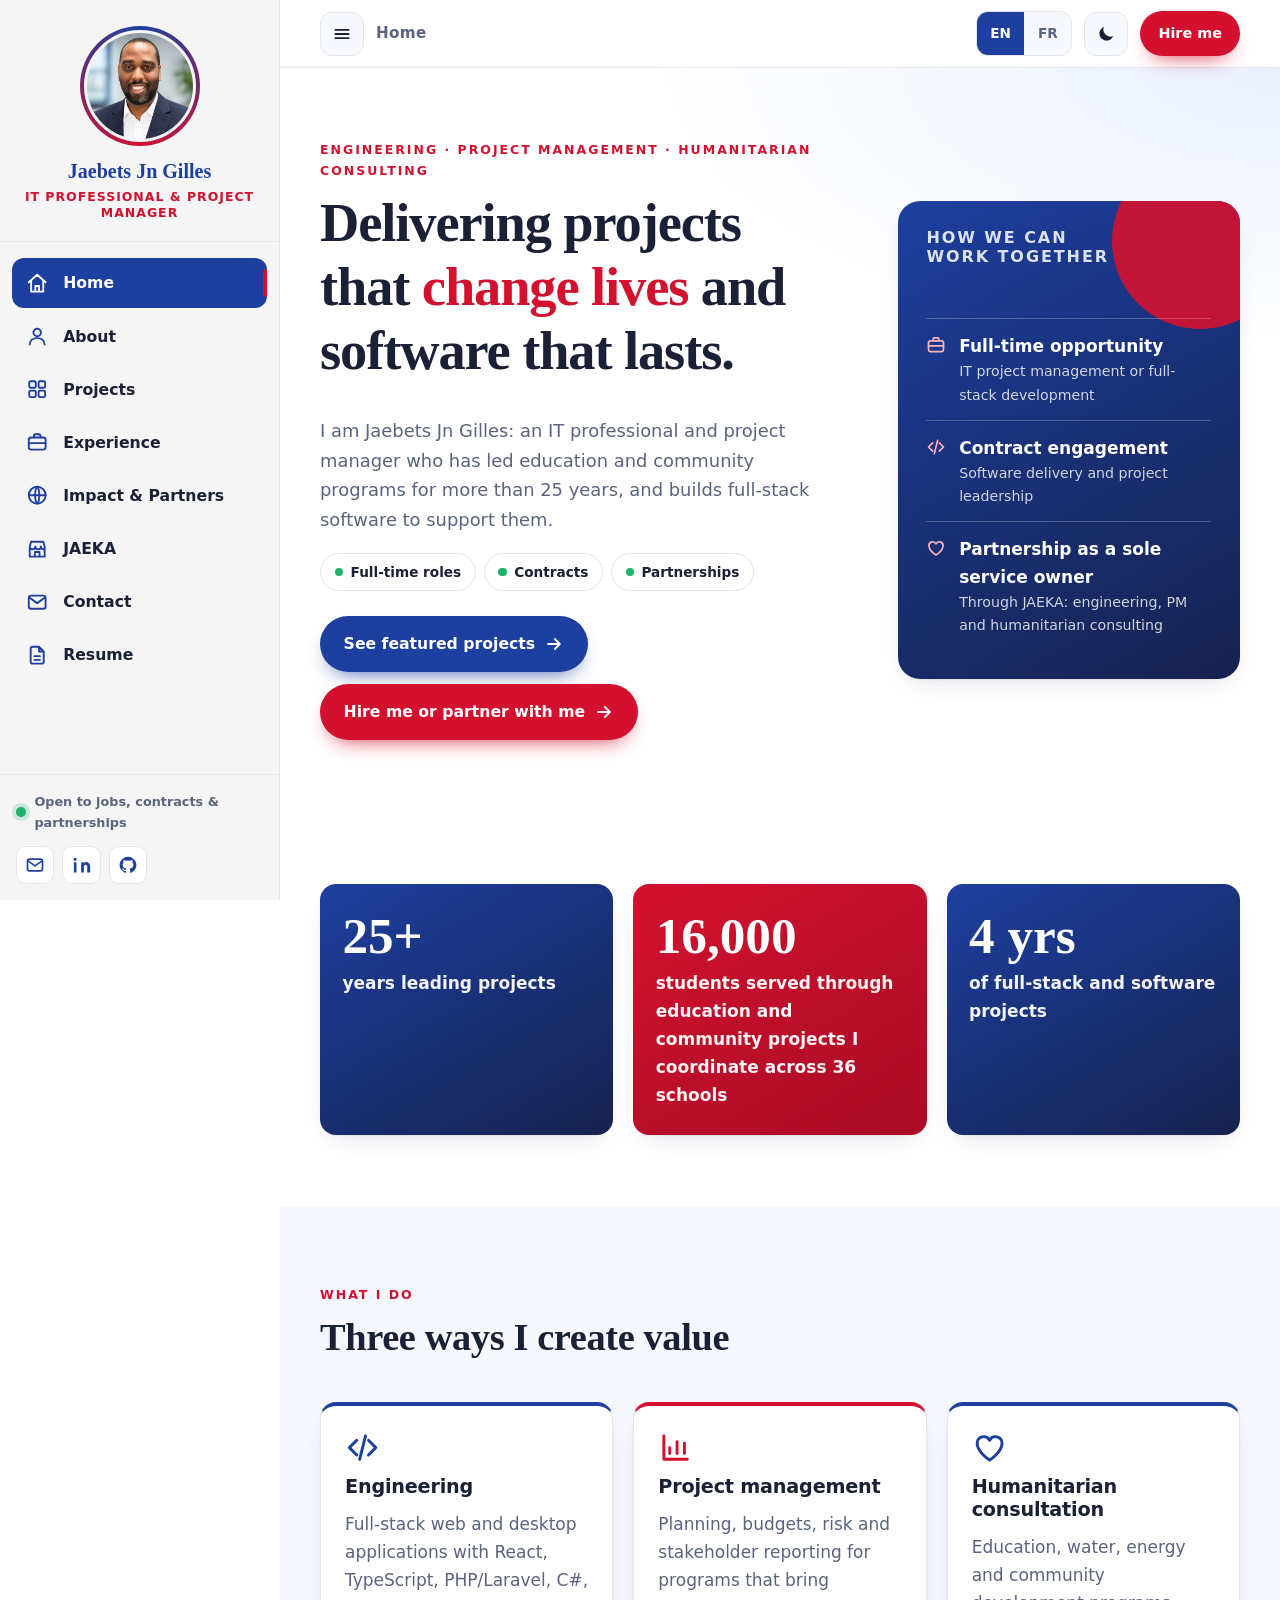
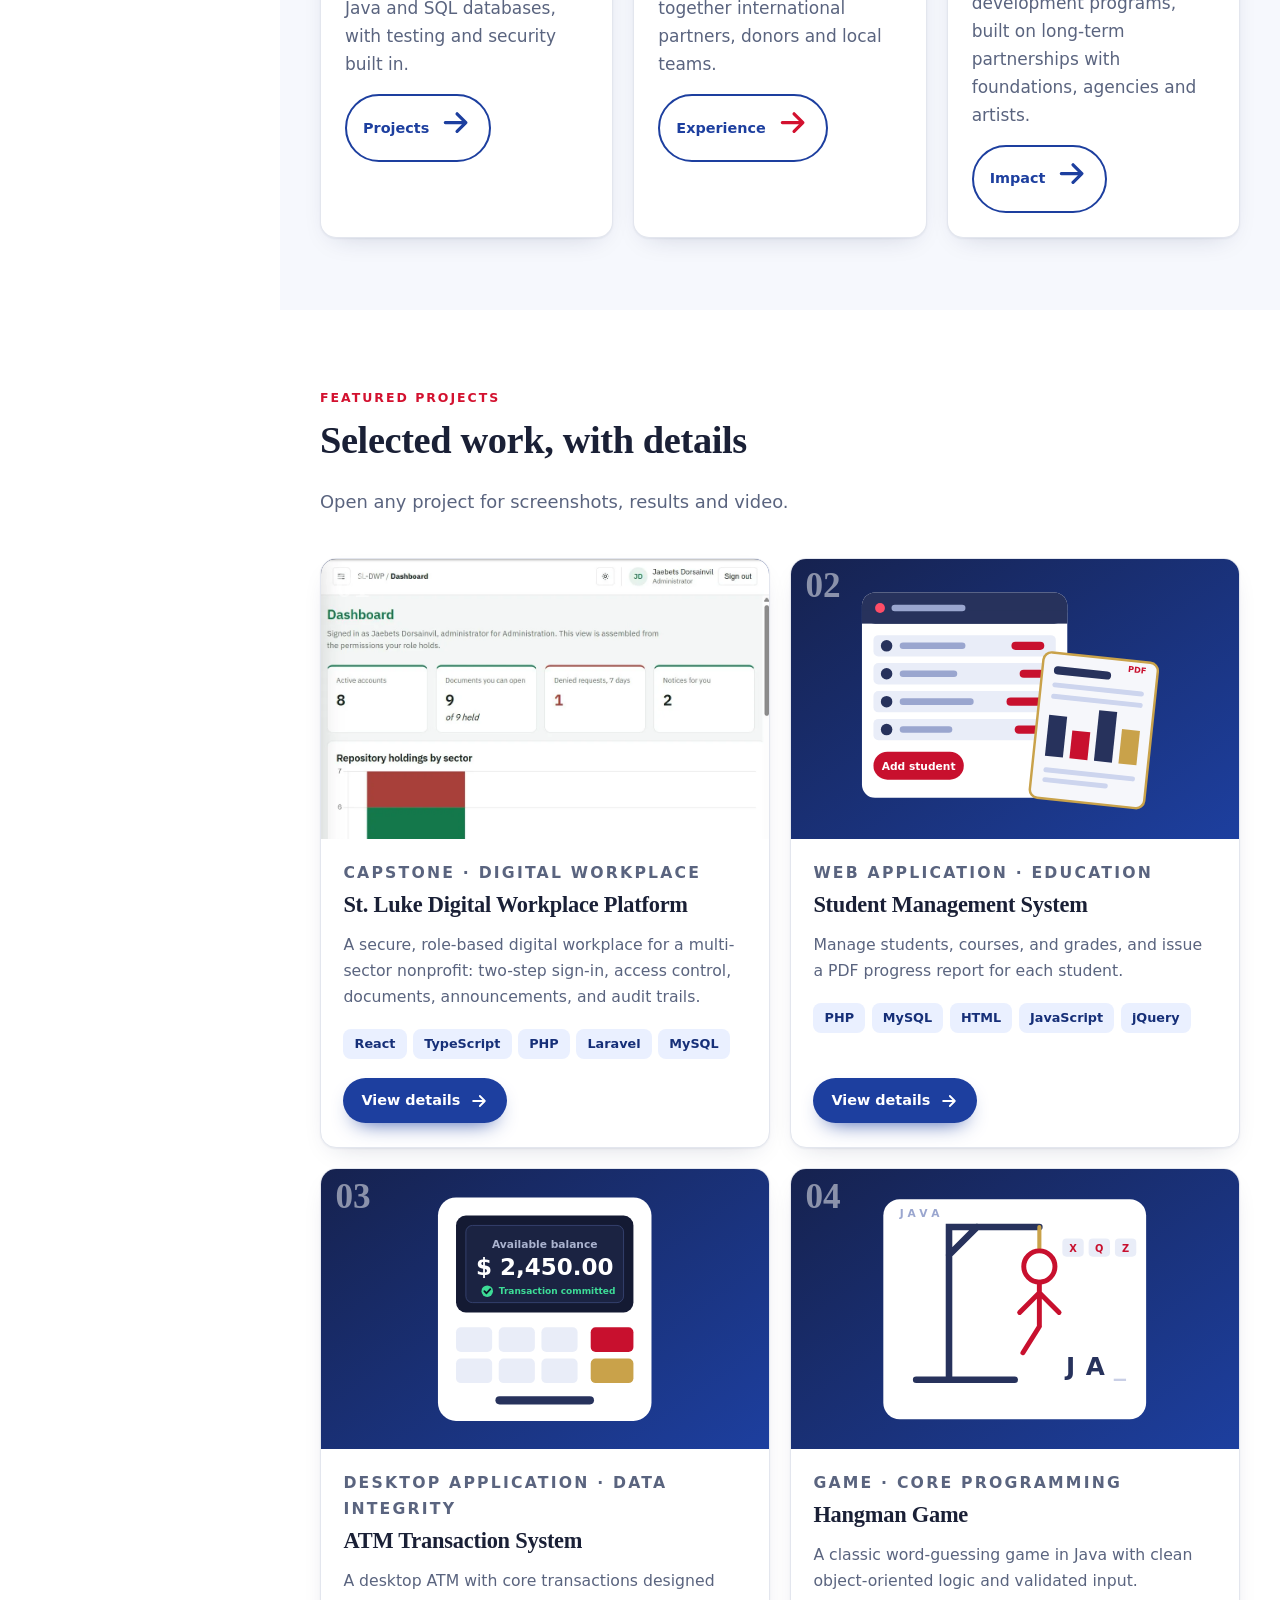
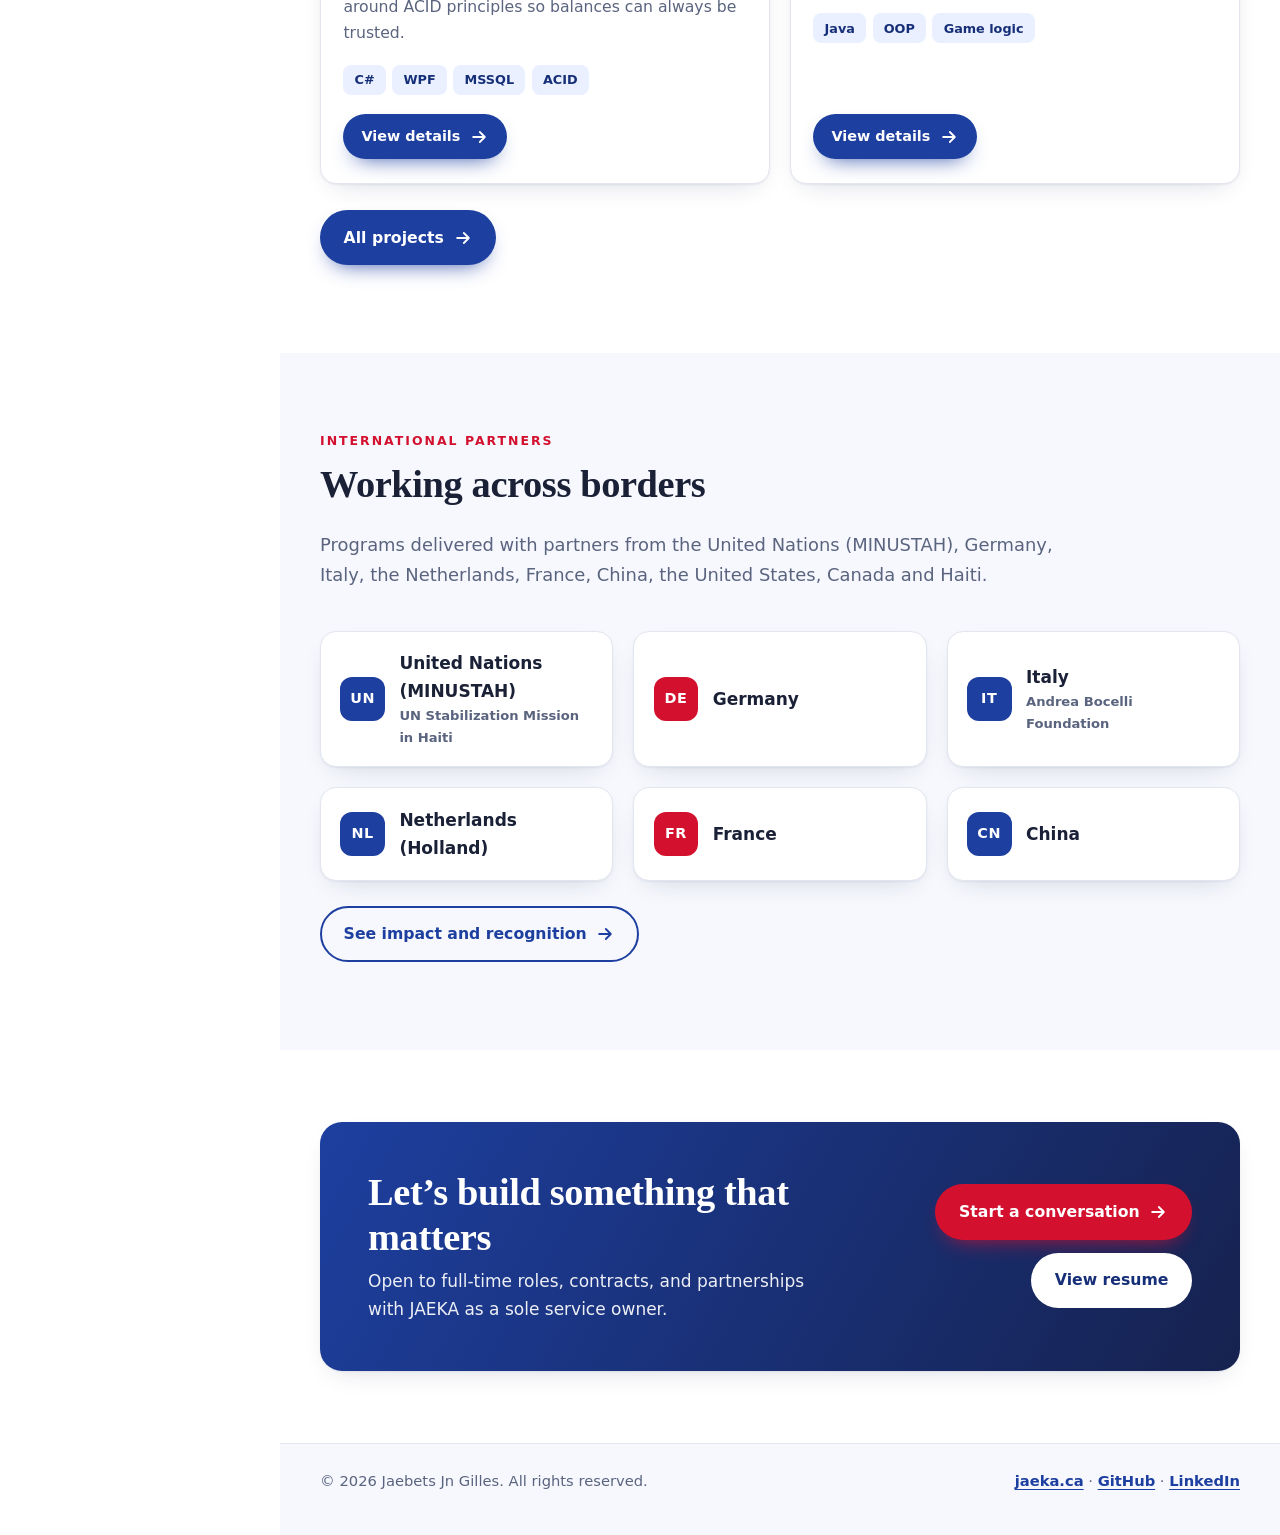
==== commit 98cbb0d2: "Update experience years in meta description and stats" ====
--- a/index.html
+++ b/index.html
@@ -5,12 +5,12 @@
 <meta name="viewport" content="width=device-width, initial-scale=1, viewport-fit=cover">
 <title>Home | Jaebets Jn Gilles</title>
 <meta name="title-fr" content="Accueil | Jaebets Jn Gilles">
-<meta name="description" content="Jaebets Jn Gilles: IT professional and project manager. Engineering, project management and humanitarian consulting. 25+ years leading projects, 16,000 students, 36 schools.">
+<meta name="description" content="Jaebets Jn Gilles: IT professional and project manager. Engineering, project management and humanitarian consulting. 15+ years leading projects, 16,000 students, 36 schools.">
 <meta name="author" content="Jaebets Jn Gilles">
 <meta name="theme-color" content="#ffffff">
 <link rel="canonical" href="https://jaba24827.github.io/">
 <meta property="og:type" content="website"><meta property="og:title" content="Home | Jaebets Jn Gilles">
-<meta property="og:description" content="Jaebets Jn Gilles: IT professional and project manager. Engineering, project management and humanitarian consulting. 25+ years leading projects, 16,000 students, 36 schools."><meta property="og:url" content="https://jaba24827.github.io/">
+<meta property="og:description" content="Jaebets Jn Gilles: IT professional and project manager. Engineering, project management and humanitarian consulting. 15+ years leading projects, 16,000 students, 36 schools."><meta property="og:url" content="https://jaba24827.github.io/">
 <meta property="og:image" content="https://jaba24827.github.io/assets/img/og-image.png"><meta name="twitter:card" content="summary_large_image">
 <link rel="icon" href="assets/favicon.svg" type="image/svg+xml">
 <link rel="preconnect" href="https://fonts.googleapis.com"><link rel="preconnect" href="https://fonts.gstatic.com" crossorigin>
@@ -116,7 +116,7 @@
   </aside>
 </div></section>
 <section class="section"><div class="container"><div class="grid grid--3">
-  <div class="stat reveal"><strong data-count="25" data-suffix="+">25+</strong><span data-i18n="k16">years leading projects</span></div>
+  <div class="stat reveal"><strong data-count="25" data-suffix="+">15+</strong><span data-i18n="k16">years leading projects</span></div>
   <div class="stat stat--red reveal"><strong data-count="16000">16,000</strong><span data-i18n="k17">students served through education and community projects I coordinate across 36 schools</span></div>
   <div class="stat reveal"><strong data-count="4" data-suffix=" yrs">4 yrs</strong><span data-i18n="k18">of full-stack and software projects</span></div>
 </div></div></section><section class="section section--tint"><div class="container"><div class="section-head reveal"><span class="eyebrow" data-i18n="k53">What I do</span><h2 data-i18n="k54">Three ways I create value</h2></div><div class="grid grid--3">
--- a/css/style.css
+++ b/css/style.css
@@ -0,0 +1,352 @@
+/* ==========================================================
+   Jaebets Jn Gilles — Portfolio (multi-page)
+   White top bar · whitesmoke fixed sidebar · blue + red (JAEKA)
+   Responsive: phone, tablet, desktop, TV
+   ========================================================== */
+:root {
+  --blue: #1d3f9f;
+  --blue-700: #162f78;
+  --blue-50: #eaf0ff;
+  --navy: #16224f;
+  --red: #d3112f;
+  --red-700: #a90c25;
+  --red-50: #fdecef;
+  --gold: #c9a24a;
+  --bg: #ffffff;
+  --side: #f5f5f5;
+  --card: #ffffff;
+  --card-2: #f6f8fd;
+  --topbar: #ffffff;
+  --text: #1a2036;
+  --muted: #5a647f;
+  --border: #e3e6ee;
+  --link: #1d3f9f;
+  --shadow: 0 1px 2px rgba(22, 34, 79, .06), 0 10px 28px -14px rgba(22, 34, 79, .22);
+  --radius: 16px;
+  --radius-sm: 10px;
+  --font-body: "Manrope", system-ui, -apple-system, "Segoe UI", Roboto, "Helvetica Neue", Arial, sans-serif;
+  --font-display: "Fraunces", Georgia, "Times New Roman", serif;
+  --sbw: 17.5rem;
+  --topbar-h: 4.25rem;
+  --maxw: 70rem;
+  --gutter: clamp(1rem, 3.5vw, 2.5rem);
+  color-scheme: light;
+}
+:root[data-theme="dark"] {
+  --bg: #2e3238;
+  --side: #353a42;
+  --card: #3a3f48;
+  --card-2: #343942;
+  --topbar: #32363d;
+  --text: #eceef2;
+  --muted: #b9bfcb;
+  --border: #4d535e;
+  --blue: #6f8fef;
+  --blue-700: #93abf4;
+  --blue-50: #424a63;
+  --red: #f0566f;
+  --red-700: #f57d90;
+  --red-50: #4a3a42;
+  --link: #9db6ff;
+  --shadow: 0 1px 2px rgba(0, 0, 0, .25), 0 10px 28px -14px rgba(0, 0, 0, .5);
+  color-scheme: dark;
+}
+body.sb-collapsed { --sbw: 5.25rem; }
+
+*, *::before, *::after { box-sizing: border-box; }
+html { font-size: 100%; scroll-behavior: smooth; scroll-padding-top: 5.5rem; -webkit-text-size-adjust: 100%; }
+body { margin: 0; font-family: var(--font-body); font-size: 1.0625rem; line-height: 1.65; color: var(--text); background: var(--bg); -webkit-font-smoothing: antialiased; overflow-x: hidden; }
+img, svg, picture, video { display: block; max-width: 100%; height: auto; }
+a { color: var(--link); text-underline-offset: .2em; }
+h1, h2, h3, h4 { line-height: 1.18; margin: 0 0 .6em; font-weight: 800; letter-spacing: -.01em; }
+h1 { font-family: var(--font-display); font-size: clamp(2.1rem, 5vw, 3.4rem); font-weight: 700; letter-spacing: -.02em; }
+h2 { font-family: var(--font-display); font-size: clamp(1.7rem, 3.4vw, 2.4rem); font-weight: 700; }
+h3 { font-size: 1.2rem; }
+p { margin: 0 0 1rem; }
+ul { margin: 0; padding: 0; list-style: none; }
+:focus-visible { outline: 3px solid var(--red); outline-offset: 3px; border-radius: 6px; }
+.skip-link { position: absolute; left: -999px; top: 0; background: var(--red); color: #fff; padding: .75rem 1rem; z-index: 300; }
+.skip-link:focus { left: 0; }
+.sr-only { position: absolute; width: 1px; height: 1px; overflow: hidden; clip: rect(0 0 0 0); white-space: nowrap; }
+
+/* ---------- Icons & buttons ---------- */
+.ico { width: 1.25rem; height: 1.25rem; flex: none; }
+.btn { display: inline-flex; align-items: center; justify-content: center; gap: .55rem; padding: .8rem 1.35rem; min-height: 3rem; border-radius: 999px; font: inherit; font-weight: 800; font-size: .98rem; text-decoration: none; border: 2px solid transparent; cursor: pointer; transition: transform .15s, background-color .2s, border-color .2s, color .2s; }
+.btn:hover { transform: translateY(-2px); }
+.btn--red { background: var(--red); color: #fff; box-shadow: 0 10px 22px -12px var(--red); }
+.btn--red:hover { background: var(--red-700); color: #fff; }
+.btn--blue { background: var(--blue); color: #fff; box-shadow: 0 10px 22px -12px var(--blue); }
+.btn--blue:hover { background: var(--blue-700); color: #fff; }
+:root[data-theme="dark"] .btn--blue, :root[data-theme="dark"] .btn--red { color: #14161a; }
+.btn--outline { background: transparent; color: var(--blue); border-color: var(--blue); }
+.btn--outline:hover { background: var(--blue-50); }
+.btn--white { background: #fff; color: var(--blue-700); }
+.btn--sm { padding: .55rem 1rem; min-height: 2.5rem; font-size: .9rem; }
+.icon-btn { display: inline-grid; place-items: center; width: 2.75rem; height: 2.75rem; border-radius: 12px; background: var(--card-2); color: var(--text); border: 1px solid var(--border); cursor: pointer; flex: none; transition: background-color .2s, border-color .2s; }
+.icon-btn:hover { border-color: var(--blue); background: var(--blue-50); }
+
+/* ---------- Sidebar ---------- */
+.sidebar { position: fixed; inset: 0 auto 0 0; width: var(--sbw); background: var(--side); border-right: 1px solid var(--border); display: flex; flex-direction: column; z-index: 80; overflow-x: hidden; overflow-y: auto; transition: width .25s ease, transform .25s ease; }
+.sb-brand { display: flex; flex-direction: column; align-items: center; text-align: center; padding: 1.6rem 1rem 1.2rem; text-decoration: none; color: var(--text); border-bottom: 1px solid var(--border); }
+.sb-avatar { position: relative; width: 7.5rem; height: 7.5rem; border-radius: 50%; padding: 4px; background: conic-gradient(var(--blue), var(--red), var(--blue)); transition: width .25s, height .25s; flex: none; }
+.sb-avatar img { width: 100%; height: 100%; border-radius: 50%; object-fit: cover; object-position: 50% 20%; border: 3px solid var(--side); background: var(--side); }
+.sb-name { margin-top: .9rem; font-family: var(--font-display); font-weight: 700; font-size: 1.25rem; line-height: 1.15; color: var(--blue); }
+:root[data-theme="dark"] .sb-name { color: #fff; }
+.sb-title { margin-top: .35rem; font-size: .78rem; font-weight: 800; letter-spacing: .08em; text-transform: uppercase; color: var(--red); line-height: 1.35; }
+.sb-menu { padding: 1rem .75rem; flex: 1; }
+.sb-menu li + li { margin-top: .2rem; }
+.sb-menu a { display: flex; align-items: center; gap: .9rem; padding: .75rem .9rem; border-radius: 12px; color: var(--text); text-decoration: none; font-weight: 700; font-size: .98rem; white-space: nowrap; transition: background-color .2s, color .2s; position: relative; }
+.sb-menu a .ico { width: 1.4rem; height: 1.4rem; color: var(--blue); }
+.sb-menu a:hover { background: var(--blue-50); }
+.sb-menu a[aria-current="page"] { background: var(--blue); color: #fff; }
+:root[data-theme="dark"] .sb-menu a[aria-current="page"] { color: #14161a; }
+.sb-menu a[aria-current="page"] .ico { color: currentColor; }
+.sb-menu a[aria-current="page"]::after { content: ""; position: absolute; right: 0; top: 22%; bottom: 22%; width: 4px; border-radius: 4px 0 0 4px; background: var(--red); }
+.sb-foot { padding: 1rem; border-top: 1px solid var(--border); display: flex; flex-direction: column; gap: .8rem; }
+.sb-avail { display: flex; align-items: center; gap: .55rem; font-size: .8rem; font-weight: 800; color: var(--muted); }
+.sb-avail i { width: .6rem; height: .6rem; border-radius: 50%; background: #20b26b; box-shadow: 0 0 0 4px rgba(32, 178, 107, .2); flex: none; }
+.sb-social { display: flex; gap: .5rem; }
+.sb-social a { display: grid; place-items: center; width: 2.4rem; height: 2.4rem; border-radius: 10px; background: var(--card); border: 1px solid var(--border); color: var(--blue); }
+.sb-social a:hover { border-color: var(--red); color: var(--red); }
+
+/* collapsed (icon-only) sidebar on desktop */
+@media (min-width: 961px) {
+  body.sb-collapsed .sb-avatar { width: 3.2rem; height: 3.2rem; }
+  body.sb-collapsed .sb-brand { padding: 1.2rem .4rem .9rem; }
+  body.sb-collapsed .sb-name, body.sb-collapsed .sb-title, body.sb-collapsed .label, body.sb-collapsed .sb-avail span, body.sb-collapsed .sb-social a:not(:first-child) { display: none; }
+  body.sb-collapsed .sb-menu a { justify-content: center; padding-inline: 0; }
+  body.sb-collapsed .sb-menu a[aria-current="page"]::after { display: none; }
+  body.sb-collapsed .sb-avail { justify-content: center; }
+  body.sb-collapsed .sb-foot { align-items: center; }
+}
+
+/* ---------- Layout / topbar ---------- */
+.layout { margin-left: var(--sbw); min-height: 100vh; display: flex; flex-direction: column; transition: margin-left .25s ease; }
+.topbar { position: sticky; top: 0; z-index: 70; height: var(--topbar-h); background: var(--topbar); border-bottom: 1px solid var(--border); display: flex; align-items: center; gap: .75rem; padding-inline: var(--gutter); }
+.topbar__title { font-weight: 800; color: var(--muted); font-size: .95rem; letter-spacing: .02em; margin-right: auto; overflow: hidden; text-overflow: ellipsis; white-space: nowrap; }
+.topbar__brand { display: none; align-items: center; gap: .6rem; font-weight: 800; color: var(--blue); text-decoration: none; margin-right: auto; font-size: 1rem; }
+.topbar__brand img { width: 2.3rem; height: 2.3rem; border-radius: 50%; object-fit: cover; object-position: 50% 20%; border: 2px solid var(--red); }
+.seg { display: inline-flex; border: 1px solid var(--border); border-radius: 12px; overflow: hidden; background: var(--card-2); }
+.seg button { font: inherit; font-weight: 800; font-size: .85rem; padding: 0 .85rem; min-width: 2.7rem; height: 2.65rem; border: 0; background: transparent; color: var(--muted); cursor: pointer; }
+.seg button[aria-pressed="true"] { background: var(--blue); color: #fff; }
+:root[data-theme="dark"] .seg button[aria-pressed="true"] { color: #14161a; }
+.theme-toggle .moon { display: block; }
+.theme-toggle .sun { display: none; }
+:root[data-theme="dark"] .theme-toggle .moon { display: none; }
+:root[data-theme="dark"] .theme-toggle .sun { display: block; }
+.scrim { position: fixed; inset: 0; background: rgba(15, 20, 40, .5); z-index: 75; opacity: 0; pointer-events: none; transition: opacity .25s; }
+@media (max-width: 960px) {
+  .sidebar { transform: translateX(-102%); width: min(19rem, 86vw); box-shadow: 10px 0 40px rgba(0, 0, 0, .25); }
+  body.sb-open .sidebar { transform: none; }
+  body.sb-open .scrim { opacity: 1; pointer-events: auto; }
+  .layout { margin-left: 0; }
+  .topbar__title { display: none; }
+  .topbar__brand { display: inline-flex; }
+}
+@media (max-width: 560px) { .topbar .btn { display: none; } .topbar { gap: .5rem; } }
+
+/* ---------- Common blocks ---------- */
+.container { width: 100%; max-width: var(--maxw); margin-inline: auto; padding-inline: var(--gutter); }
+main { flex: 1; }
+.section { padding-block: clamp(2.5rem, 6vw, 4.5rem); }
+.section--tint { background: var(--card-2); }
+.eyebrow { display: inline-block; font-size: .78rem; font-weight: 800; letter-spacing: .16em; text-transform: uppercase; color: var(--red); margin-bottom: .6rem; }
+.section-head { max-width: 46rem; margin-bottom: clamp(1.5rem, 4vw, 2.6rem); }
+.section-head p, .lead { color: var(--muted); font-size: 1.12rem; }
+.page-hero { background: linear-gradient(120deg, var(--blue-50), var(--bg) 70%); border-bottom: 1px solid var(--border); padding-block: clamp(2rem, 5vw, 3.5rem); }
+.page-hero h1 { margin-bottom: .3em; }
+.page-hero .lead { max-width: 46rem; margin: 0; }
+.crumbs { display: flex; flex-wrap: wrap; gap: .4rem; font-size: .88rem; font-weight: 700; color: var(--muted); margin-bottom: 1rem; }
+.crumbs a { color: var(--blue); text-decoration: none; }
+.crumbs a:hover { text-decoration: underline; }
+.card { background: var(--card); border: 1px solid var(--border); border-radius: var(--radius); box-shadow: var(--shadow); }
+.grid { display: grid; gap: 1.25rem; }
+.grid--2 { grid-template-columns: repeat(2, 1fr); }
+.grid--3 { grid-template-columns: repeat(3, 1fr); }
+.grid--4 { grid-template-columns: repeat(4, 1fr); }
+@media (max-width: 1100px) { .grid--4 { grid-template-columns: repeat(2, 1fr); } }
+@media (max-width: 900px) { .grid--3 { grid-template-columns: repeat(2, 1fr); } }
+@media (max-width: 640px) { .grid--2, .grid--3, .grid--4 { grid-template-columns: 1fr; } }
+.chips { display: flex; flex-wrap: wrap; gap: .4rem; }
+.chip { font-size: .8rem; font-weight: 800; padding: .28rem .7rem; border-radius: 8px; background: var(--blue-50); color: var(--blue-700); }
+.chip--red { background: var(--red-50); color: var(--red-700); }
+.checks li { position: relative; padding-left: 1.7rem; margin-bottom: .5rem; }
+.checks li::before { content: ""; position: absolute; left: 0; top: .38em; width: 1.05rem; height: 1.05rem; border-radius: 50%; background: var(--red) url("data:image/svg+xml,%3Csvg xmlns='http://www.w3.org/2000/svg' viewBox='0 0 24 24' fill='none' stroke='white' stroke-width='3.5' stroke-linecap='round' stroke-linejoin='round'%3E%3Cpath d='M5 12.5l4.5 4.5L19 7.5'/%3E%3C/svg%3E") center/70% no-repeat; }
+.cta-row { display: flex; flex-wrap: wrap; gap: .8rem; margin-top: 1.6rem; }
+
+/* ---------- Home hero ---------- */
+.hero { padding-block: clamp(2.2rem, 6vw, 4.5rem); background: radial-gradient(900px 400px at 100% 0, var(--blue-50), transparent 70%), var(--bg); }
+.hero__grid { display: grid; grid-template-columns: 1.2fr .8fr; gap: clamp(1.5rem, 5vw, 4rem); align-items: center; }
+.hero h1 span { color: var(--red); }
+.avail-pills { display: flex; flex-wrap: wrap; gap: .5rem; margin: 1.2rem 0 0; }
+.pill { display: inline-flex; align-items: center; gap: .45rem; padding: .4rem .85rem; border-radius: 999px; font-weight: 800; font-size: .85rem; background: var(--card); border: 1px solid var(--border); }
+.pill i { width: .55rem; height: .55rem; border-radius: 50%; background: #20b26b; }
+.hero-card { background: linear-gradient(150deg, var(--blue), var(--navy)); color: #fff; padding: 1.8rem; border-radius: 22px; box-shadow: var(--shadow); position: relative; overflow: hidden; }
+.hero-card::after { content: ""; position: absolute; right: -3rem; top: -3rem; width: 11rem; height: 11rem; border-radius: 50%; background: var(--red); opacity: .9; }
+.hero-card h3 { position: relative; z-index: 1; font-size: 1rem; letter-spacing: .12em; text-transform: uppercase; opacity: .85; max-width: 12rem; }
+.hero-card ul { position: relative; z-index: 1; margin-top: 3.2rem; }
+.hero-card li { display: flex; gap: .8rem; align-items: flex-start; padding: .8rem 0; border-top: 1px solid rgba(255, 255, 255, .22); font-weight: 700; }
+.hero-card li .ico { margin-top: .2rem; color: #ffb3bf; }
+.hero-card small { display: block; font-weight: 500; opacity: .8; }
+@media (max-width: 900px) { .hero__grid { grid-template-columns: 1fr; } }
+
+.stat { padding: 1.6rem 1.4rem; border-radius: var(--radius); color: #fff; background: linear-gradient(150deg, var(--blue), var(--navy)); box-shadow: var(--shadow); }
+.stat--red { background: linear-gradient(150deg, var(--red), var(--red-700)); }
+:root[data-theme="dark"] .stat { background: linear-gradient(150deg, #4466c8, #2d3f7d); }
+:root[data-theme="dark"] .stat--red { background: linear-gradient(150deg, #cf3d55, #92283a); }
+.stat strong { display: block; font-family: var(--font-display); font-size: clamp(2.2rem, 4vw, 3.2rem); line-height: 1; margin-bottom: .5rem; }
+.stat span { font-weight: 700; opacity: .95; }
+
+.pillar { padding: 1.5rem; border-top: 4px solid var(--blue); }
+.pillar:nth-child(2) { border-top-color: var(--red); }
+.pillar .ico { width: 2.2rem; height: 2.2rem; color: var(--blue); margin-bottom: .7rem; }
+.pillar:nth-child(2) .ico { color: var(--red); }
+.pillar p { color: var(--muted); margin: 0 0 1rem; }
+
+/* ---------- Project cards ---------- */
+.pcard { display: flex; flex-direction: column; overflow: hidden; transition: transform .2s, box-shadow .2s; }
+.pcard:hover { transform: translateY(-4px); }
+.pcard__media { position: relative; aspect-ratio: 16 / 10; background: linear-gradient(145deg, var(--navy), var(--blue)); display: grid; place-items: center; overflow: hidden; }
+.pcard__media img { width: 100%; height: 100%; object-fit: cover; object-position: top; }
+.pcard__media svg { width: 78%; max-height: 88%; }
+.pcard__num { position: absolute; top: .6rem; left: .9rem; font-family: var(--font-display); font-weight: 700; font-size: 2.2rem; color: rgba(255, 255, 255, .5); line-height: 1; }
+.pcard__body { padding: 1.3rem 1.4rem 1.5rem; display: flex; flex-direction: column; flex: 1; }
+.pcard__kicker { font-size: .74rem; font-weight: 800; letter-spacing: .14em; text-transform: uppercase; color: var(--red); margin-bottom: .4rem; }
+.pcard h3 { font-family: var(--font-display); font-size: 1.4rem; }
+.pcard p { color: var(--muted); font-size: .98rem; }
+.pcard .chips { margin: .2rem 0 1.2rem; }
+.pcard .btn { margin-top: auto; align-self: flex-start; }
+
+/* ---------- Detail pages ---------- */
+.detail { display: grid; grid-template-columns: minmax(0, 1fr) 19rem; gap: clamp(1.5rem, 4vw, 3rem); align-items: start; }
+.facts { padding: 1.4rem; position: sticky; top: calc(var(--topbar-h) + 1rem); }
+.facts h3 { font-size: .85rem; text-transform: uppercase; letter-spacing: .12em; color: var(--muted); }
+.facts dl { margin: 0; }
+.facts dt { font-size: .76rem; font-weight: 800; letter-spacing: .08em; text-transform: uppercase; color: var(--red); margin-top: .9rem; }
+.facts dd { margin: .15rem 0 0; font-weight: 700; }
+.facts .btn { width: 100%; margin-top: 1.2rem; }
+.prose h2 { font-size: 1.7rem; margin-top: 2.2rem; }
+.prose h2:first-child { margin-top: 0; }
+.prose p { color: var(--text); }
+.metrics { display: grid; grid-template-columns: repeat(3, 1fr); gap: 1rem; margin: 1.2rem 0; }
+.metric { padding: 1.1rem 1.2rem; border-radius: var(--radius-sm); background: var(--blue-50); }
+.metric strong { display: block; font-family: var(--font-display); font-size: 1.8rem; color: var(--blue-700); line-height: 1.1; }
+.metric span { font-size: .88rem; font-weight: 700; color: var(--muted); }
+@media (max-width: 1100px) { .detail { grid-template-columns: 1fr; } .facts { position: static; } }
+@media (max-width: 640px) { .metrics { grid-template-columns: 1fr; } }
+table.data { width: 100%; border-collapse: collapse; font-size: .95rem; margin: 1rem 0; display: block; overflow-x: auto; }
+table.data th { background: var(--blue); color: #fff; text-align: left; padding: .6rem .8rem; white-space: nowrap; }
+:root[data-theme="dark"] table.data th { color: #14161a; }
+table.data td { padding: .55rem .8rem; border-bottom: 1px solid var(--border); }
+.gallery { display: grid; grid-template-columns: repeat(auto-fill, minmax(15rem, 1fr)); gap: 1rem; margin: 1rem 0; }
+.gal-item { padding: 0; border: 1px solid var(--border); border-radius: var(--radius-sm); overflow: hidden; background: var(--card); cursor: zoom-in; text-align: left; font: inherit; color: inherit; box-shadow: var(--shadow); }
+.gal-item img { width: 100%; aspect-ratio: 4 / 3; object-fit: cover; object-position: top; background: #fff; }
+.gal-item span { display: block; padding: .6rem .8rem; font-size: .85rem; font-weight: 700; color: var(--muted); }
+.gal-note { font-size: .9rem; color: var(--muted); }
+dialog.lightbox { border: 0; padding: 0; background: transparent; max-width: 96vw; max-height: 94vh; }
+dialog.lightbox::backdrop { background: rgba(10, 14, 30, .82); }
+dialog.lightbox figure { margin: 0; text-align: center; }
+dialog.lightbox img { max-height: 84vh; width: auto; max-width: 94vw; border-radius: 12px; background: #fff; margin-inline: auto; }
+dialog.lightbox figcaption { color: #fff; padding: .7rem; font-weight: 700; }
+dialog.lightbox button { position: absolute; top: .5rem; right: .5rem; }
+.video { position: relative; aspect-ratio: 16 / 9; border-radius: var(--radius); overflow: hidden; background: linear-gradient(145deg, var(--navy), var(--blue)); border: 1px solid var(--border); box-shadow: var(--shadow); }
+.video video, .video iframe { position: absolute; inset: 0; width: 100%; height: 100%; border: 0; background: #000; }
+.video__soon { position: absolute; inset: 0; display: none; place-items: center; text-align: center; color: #fff; padding: 1.5rem; }
+.video.is-missing .video__soon { display: grid; }
+.video__soon .ico { width: 3.2rem; height: 3.2rem; margin: 0 auto .6rem; color: #ffb3bf; }
+.pn { display: grid; grid-template-columns: 1fr 1fr; gap: 1rem; margin-top: 2.5rem; }
+.pn a { padding: 1.1rem 1.3rem; border: 1px solid var(--border); border-radius: var(--radius-sm); text-decoration: none; color: var(--text); background: var(--card); font-weight: 800; }
+.pn a small { display: block; font-size: .75rem; color: var(--red); letter-spacing: .12em; text-transform: uppercase; }
+.pn a:hover { border-color: var(--blue); }
+.pn a:last-child { text-align: right; }
+
+/* ---------- Timeline / education / skills ---------- */
+.timeline { position: relative; padding-left: 1.8rem; }
+.timeline::before { content: ""; position: absolute; left: .45rem; top: .4rem; bottom: .4rem; width: 3px; background: linear-gradient(var(--red), var(--blue)); border-radius: 3px; }
+.tl-item { position: relative; padding-bottom: 1.6rem; }
+.tl-item::before { content: ""; position: absolute; left: -1.78rem; top: .5rem; width: 1.05rem; height: 1.05rem; border-radius: 50%; background: var(--bg); border: 4px solid var(--red); }
+.tl-card { padding: 1.4rem 1.6rem; }
+.tl-meta { display: flex; flex-wrap: wrap; gap: .3rem 1rem; justify-content: space-between; color: var(--muted); font-weight: 700; font-size: .9rem; }
+.tl-card h3 { margin: .25rem 0 .1rem; }
+.tl-org { font-weight: 800; color: var(--blue); margin-bottom: .7rem; }
+.tl-card li { position: relative; padding-left: 1.2rem; margin-bottom: .4rem; font-size: .98rem; }
+.tl-card li::before { content: ""; position: absolute; left: 0; top: .72em; width: .45rem; height: .45rem; border-radius: 50%; background: var(--red); }
+.edu { padding: 1.4rem; border-left: 4px solid var(--blue); }
+.edu time { font-size: .82rem; font-weight: 800; color: var(--red); letter-spacing: .06em; }
+.edu h3 { margin: .3rem 0 .2rem; }
+.edu p { color: var(--muted); margin: 0; font-size: .96rem; }
+.cert { padding: 1rem 1.2rem; border-left: 4px solid var(--red); }
+.cert strong { display: block; line-height: 1.3; }
+.cert span { font-size: .85rem; font-weight: 700; color: var(--muted); }
+.skill { padding: 1.4rem; }
+.skill h3 { display: flex; align-items: center; gap: .6rem; font-size: 1.05rem; }
+.skill h3 .ico { color: var(--red); width: 1.4rem; height: 1.4rem; }
+
+/* ---------- Partners / awards / business / contact ---------- */
+.country { padding: 1.1rem 1.2rem; display: flex; align-items: center; gap: .9rem; font-weight: 800; }
+.country b { display: grid; place-items: center; width: 2.8rem; height: 2.8rem; border-radius: 12px; background: var(--blue); color: #fff; font-size: .9rem; letter-spacing: .04em; flex: none; }
+:root[data-theme="dark"] .country b { color: #14161a; }
+.country:nth-child(3n+2) b { background: var(--red); }
+:root[data-theme="dark"] .country:nth-child(3n+2) b { color: #14161a; }
+.country span { display: block; font-size: .82rem; font-weight: 600; color: var(--muted); }
+.award { display: grid; grid-template-columns: .9fr 1.1fr; overflow: hidden; }
+.award__media { position: relative; min-height: 15rem; background: linear-gradient(145deg, var(--navy), var(--blue)); display: grid; place-items: center; color: #fff; text-align: center; padding: 1.5rem; }
+.award__media img { position: absolute; inset: 0; width: 100%; height: 100%; object-fit: cover; }
+.award__media .ico { width: 3.2rem; height: 3.2rem; margin: 0 auto .6rem; color: var(--gold); }
+.award__media strong { display: block; font-family: var(--font-display); font-size: 1.5rem; }
+.award__body { padding: clamp(1.3rem, 3vw, 2.2rem); }
+blockquote { margin: 1rem 0; padding: .2rem 0 .2rem 1.1rem; border-left: 4px solid var(--red); }
+blockquote footer { margin-top: .4rem; color: var(--muted); font-size: .88rem; font-weight: 700; }
+.credit { font-size: .8rem; color: var(--muted); margin-top: .8rem; }
+@media (max-width: 900px) { .award { grid-template-columns: 1fr; } .award__media { min-height: 11rem; } }
+.biz { padding: 1.7rem; border-top: 4px solid var(--blue); display: flex; flex-direction: column; }
+.biz:nth-child(2) { border-top-color: var(--red); }
+.biz .ico-wrap { width: 3.3rem; height: 3.3rem; border-radius: 14px; display: grid; place-items: center; background: var(--blue); color: #fff; margin-bottom: 1rem; }
+:root[data-theme="dark"] .biz .ico-wrap { color: #14161a; }
+.biz:nth-child(2) .ico-wrap { background: var(--red); }
+.biz p { color: var(--muted); }
+.biz .btn { margin-top: auto; align-self: flex-start; }
+.banner { background: linear-gradient(120deg, var(--blue), var(--navy)); color: #fff; border-radius: 22px; padding: clamp(1.6rem, 4vw, 3rem); display: grid; grid-template-columns: 1.4fr 1fr; gap: 1.5rem; align-items: center; box-shadow: var(--shadow); }
+:root[data-theme="dark"] .banner { background: linear-gradient(120deg, #4466c8, #2d3f7d); }
+.banner h2 { color: #fff; margin-bottom: .4rem; }
+.banner p { margin: 0; opacity: .92; }
+.banner .cta-row { margin: 0; justify-content: flex-end; }
+@media (max-width: 800px) { .banner { grid-template-columns: 1fr; } .banner .cta-row { justify-content: flex-start; } }
+.contact-list li { margin-bottom: .8rem; }
+.contact-list a, .contact-list .static { display: flex; align-items: center; gap: .9rem; padding: .95rem 1.2rem; border-radius: var(--radius-sm); background: var(--card); border: 1px solid var(--border); color: var(--text); text-decoration: none; font-weight: 700; word-break: break-word; }
+.contact-list a:hover { border-color: var(--red); }
+.contact-list .ico { color: var(--red); width: 1.4rem; height: 1.4rem; }
+.form { padding: clamp(1.3rem, 3vw, 2rem); }
+.field { margin-bottom: 1.1rem; }
+.field label { display: block; font-weight: 800; font-size: .92rem; margin-bottom: .35rem; }
+.field input, .field textarea, .field select { width: 100%; font: inherit; color: var(--text); background: var(--bg); border: 2px solid var(--border); border-radius: var(--radius-sm); padding: .8rem 1rem; min-height: 3rem; }
+.field textarea { min-height: 9rem; resize: vertical; }
+.field input:focus, .field textarea:focus, .field select:focus { outline: none; border-color: var(--blue); box-shadow: 0 0 0 4px color-mix(in srgb, var(--blue) 22%, transparent); }
+.form__row { display: grid; grid-template-columns: 1fr 1fr; gap: 1rem; }
+.form__hint { font-size: .86rem; color: var(--muted); margin: .8rem 0 0; }
+.hp { position: absolute; left: -9999px; }
+.contact__grid { display: grid; grid-template-columns: .9fr 1.1fr; gap: clamp(1.5rem, 4vw, 3rem); align-items: start; }
+@media (max-width: 860px) { .contact__grid, .form__row { grid-template-columns: 1fr; } }
+
+/* ---------- Footer / misc ---------- */
+.site-footer { border-top: 1px solid var(--border); background: var(--card-2); padding-block: 1.6rem; font-size: .92rem; color: var(--muted); }
+.site-footer .row { display: flex; flex-wrap: wrap; gap: .6rem 2rem; justify-content: space-between; align-items: center; }
+.site-footer a { color: var(--blue); font-weight: 700; }
+.js .reveal { opacity: 0; transform: translateY(16px); transition: opacity .55s ease, transform .55s ease; }
+.js .reveal.is-visible { opacity: 1; transform: none; }
+
+/* ---------- TV / large screens ---------- */
+@media (min-width: 1600px) { html { font-size: 112.5%; } }
+@media (min-width: 1920px) { html { font-size: 125%; } :root { --maxw: 76rem; } :focus-visible { outline-width: 4px; } }
+@media (min-width: 2560px) { html { font-size: 175%; } :root { --maxw: 78rem; } }
+@media (min-width: 3400px) { html { font-size: 250%; } :root { --maxw: 80rem; } }
+@media (max-height: 480px) and (orientation: landscape) { .sb-brand { padding-block: .8rem; } .sb-avatar { width: 4rem; height: 4rem; } }
+@media (hover: none) { .btn:hover, .pcard:hover { transform: none; } }
+@media (prefers-reduced-motion: reduce) { html { scroll-behavior: auto; } *, *::before, *::after { transition: none !important; animation: none !important; } .js .reveal { opacity: 1; transform: none; } }
+@media print { .sidebar, .topbar, .scrim, .site-footer { display: none !important; } .layout { margin: 0; } }
+
+/* v2 fixes */
+.detail > * { min-width: 0; }
+.prose img, .prose picture { max-width: 100%; }
+@media (max-width: 900px) { .detail { grid-template-columns: minmax(0, 1fr); } .facts { position: static; } }
+@media (max-width: 640px) { .metrics { grid-template-columns: minmax(0, 1fr); } }
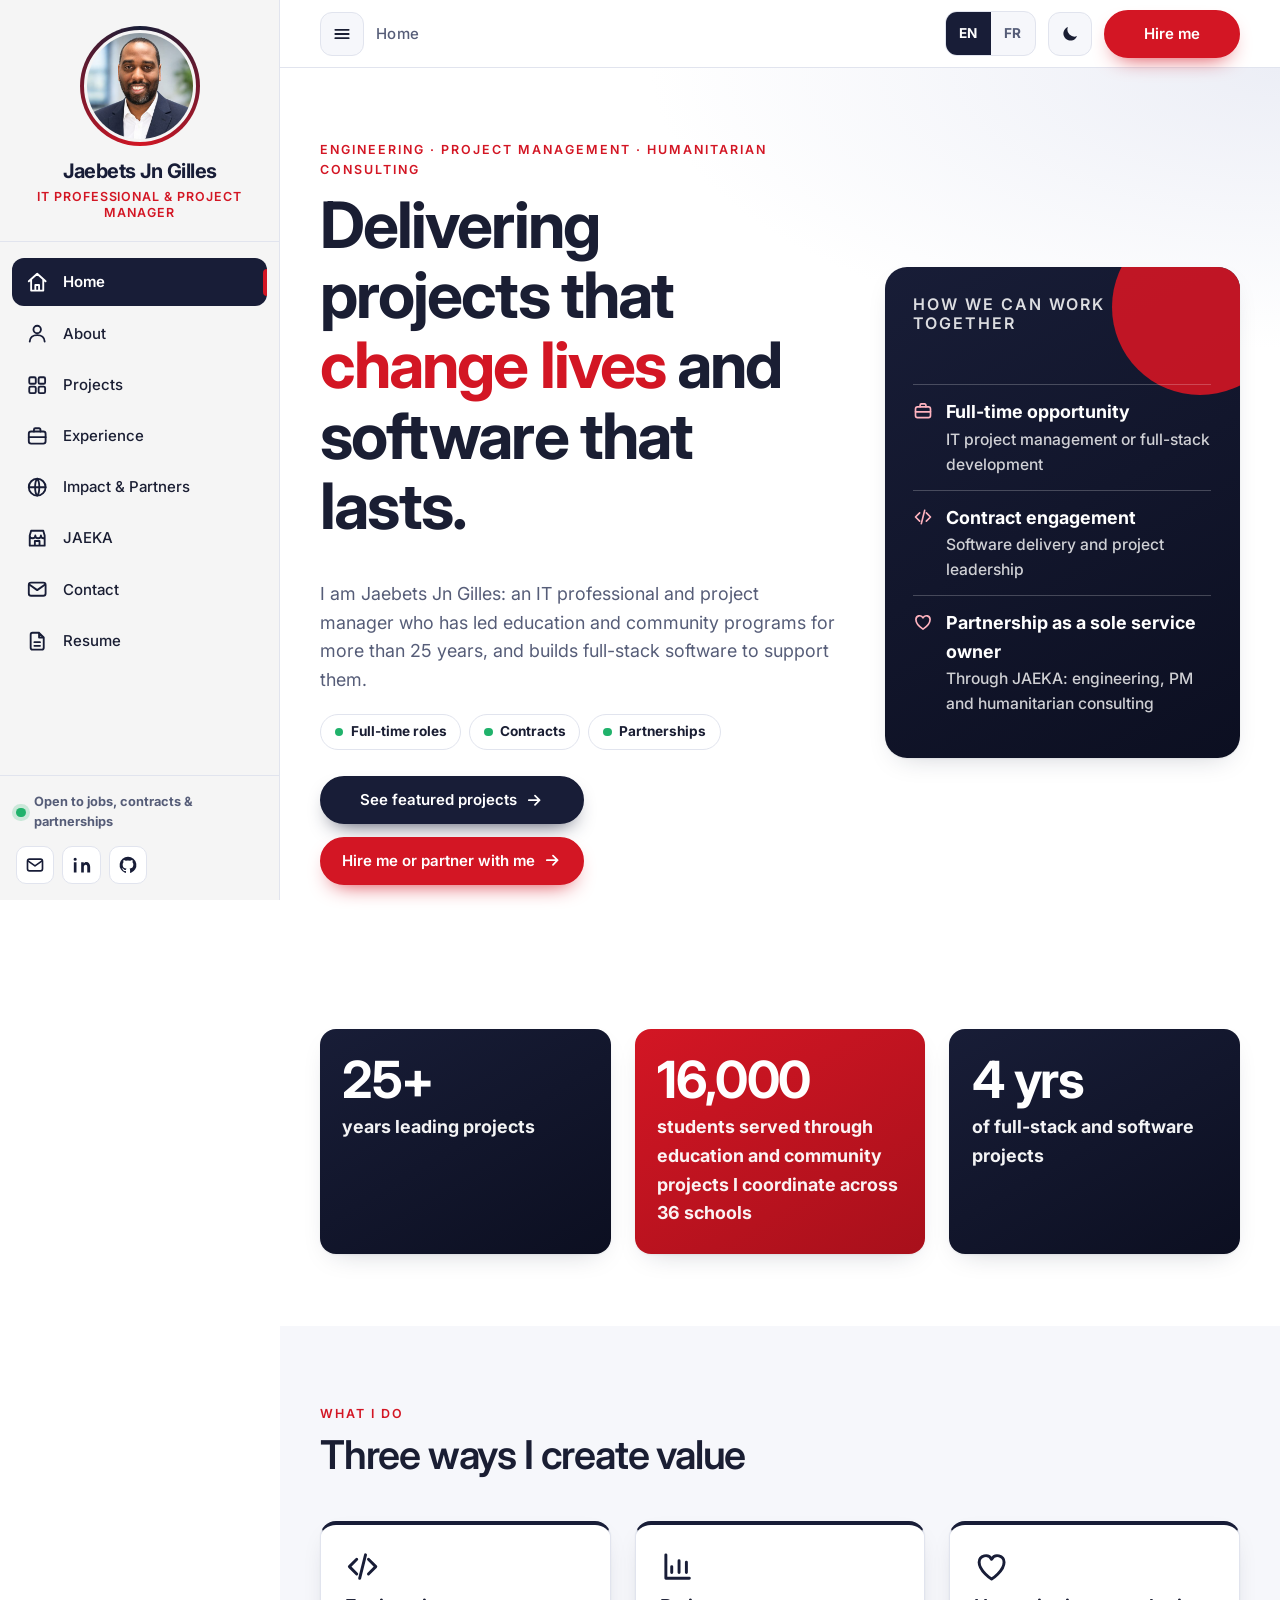
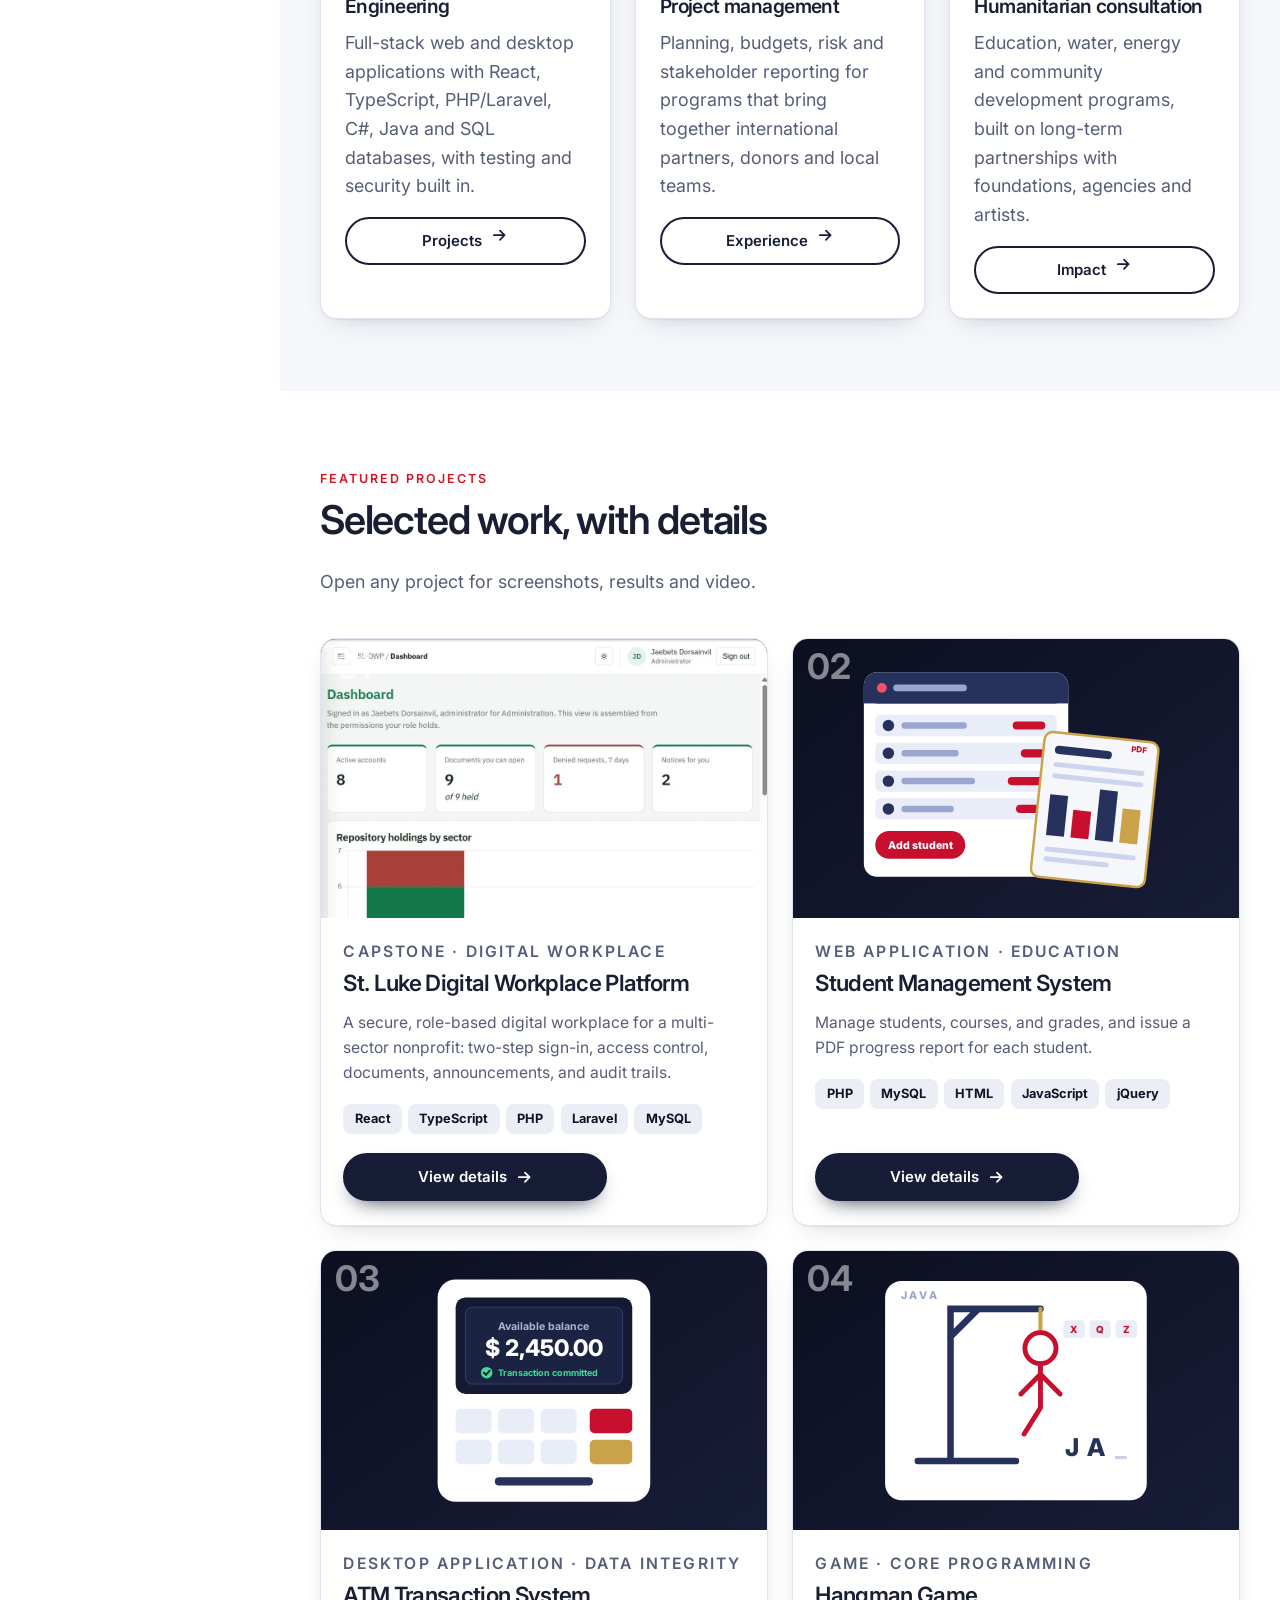
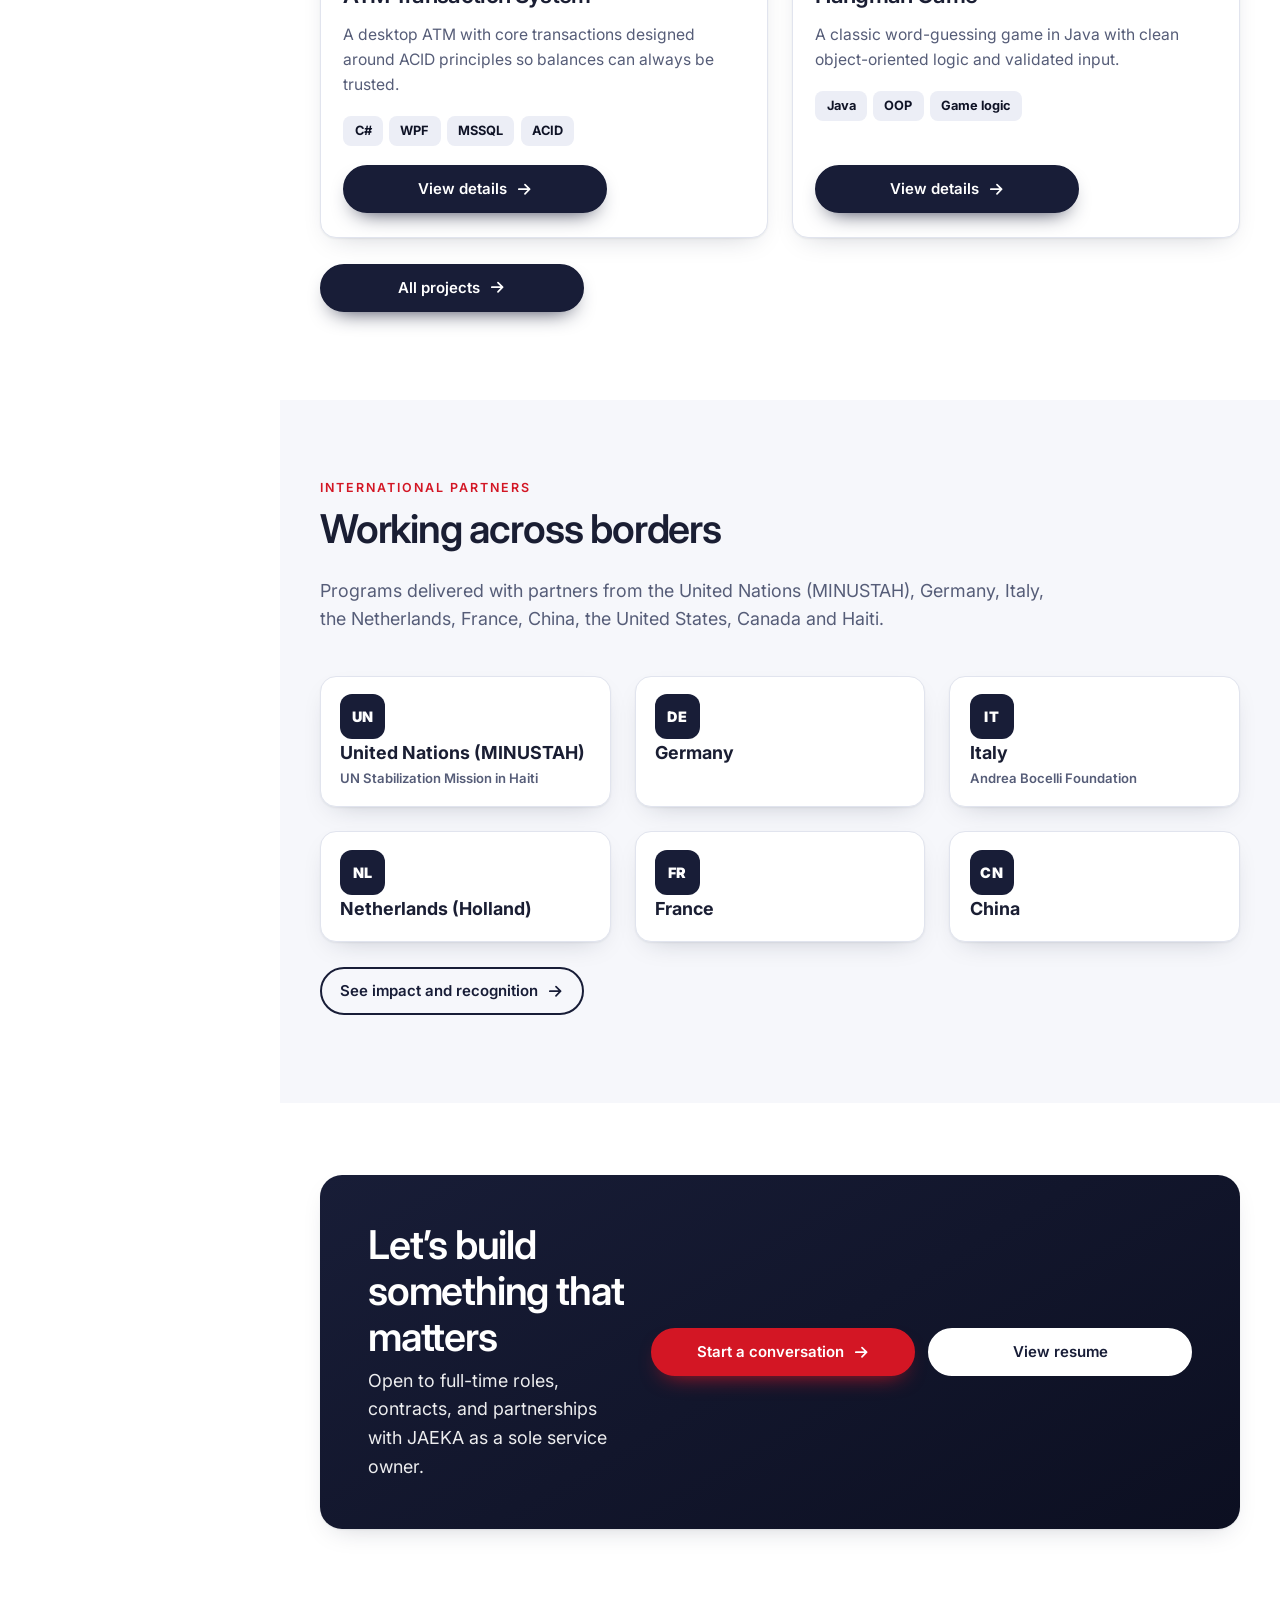
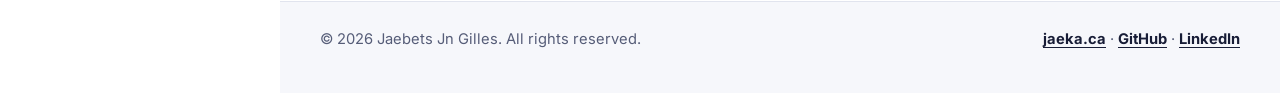
==== commit a006fda5: "Integrate All Updated Files From dev branch" ====
--- a/index.html
+++ b/index.html
@@ -1,202 +1,205 @@
 <!DOCTYPE html>
+
 <html lang="en">
 <head>
-<meta charset="utf-8">
-<meta name="viewport" content="width=device-width, initial-scale=1, viewport-fit=cover">
+<meta charset="utf-8"/>
+<meta content="width=device-width, initial-scale=1, viewport-fit=cover" name="viewport"/>
 <title>Home | Jaebets Jn Gilles</title>
-<meta name="title-fr" content="Accueil | Jaebets Jn Gilles">
-<meta name="description" content="Jaebets Jn Gilles: IT professional and project manager. Engineering, project management and humanitarian consulting. 15+ years leading projects, 16,000 students, 36 schools.">
-<meta name="author" content="Jaebets Jn Gilles">
-<meta name="theme-color" content="#ffffff">
-<link rel="canonical" href="https://jaba24827.github.io/">
-<meta property="og:type" content="website"><meta property="og:title" content="Home | Jaebets Jn Gilles">
-<meta property="og:description" content="Jaebets Jn Gilles: IT professional and project manager. Engineering, project management and humanitarian consulting. 15+ years leading projects, 16,000 students, 36 schools."><meta property="og:url" content="https://jaba24827.github.io/">
-<meta property="og:image" content="https://jaba24827.github.io/assets/img/og-image.png"><meta name="twitter:card" content="summary_large_image">
-<link rel="icon" href="assets/favicon.svg" type="image/svg+xml">
-<link rel="preconnect" href="https://fonts.googleapis.com"><link rel="preconnect" href="https://fonts.gstatic.com" crossorigin>
-<link href="https://fonts.googleapis.com/css2?family=Fraunces:opsz,wght@9..144,600;9..144,700&family=Manrope:wght@500;600;700;800&display=swap" rel="stylesheet">
-<link rel="stylesheet" href="css/style.css">
-<script>(function(){try{var t=localStorage.getItem("theme");if(!t&&matchMedia("(prefers-color-scheme: dark)").matches)t="dark";if(t)document.documentElement.setAttribute("data-theme",t)}catch(e){}document.documentElement.classList.add("js")})();</script>
+<meta content="Accueil | Jaebets Jn Gilles" name="title-fr"/>
+<meta content="Jaebets Jn Gilles: IT professional and project manager. Engineering, project management and humanitarian consulting. 25+ years leading projects, 16,000 students, 36 schools." name="description"/>
+<meta content="Jaebets Jn Gilles" name="author"/>
+<meta content="#181d37" name="theme-color"/>
+<link href="https://jaba24827.github.io/" rel="canonical"/>
+<meta content="website" property="og:type"/><meta content="Home | Jaebets Jn Gilles" property="og:title"/>
+<meta content="Jaebets Jn Gilles: IT professional and project manager. Engineering, project management and humanitarian consulting. 25+ years leading projects, 16,000 students, 36 schools." property="og:description"/><meta content="https://jaba24827.github.io/" property="og:url"/>
+<meta content="https://jaba24827.github.io/assets/img/og-image.png" property="og:image"/><meta content="summary_large_image" name="twitter:card"/>
+<link href="assets/favicon.svg" rel="icon" type="image/svg+xml"/>
+<link href="https://fonts.googleapis.com" rel="preconnect"/><link crossorigin="" href="https://fonts.gstatic.com" rel="preconnect"/>
+<link href="https://fonts.googleapis.com/css2?family=Inter:wght@400;500;600;700;800&amp;family=JetBrains+Mono:wght@400;500&amp;display=swap" rel="stylesheet"/>
+<link href="assets/vendor/bootstrap.min.css" rel="stylesheet"/>
+<link href="css/style.css" rel="stylesheet"/>
+<script>(function(){try{var t=localStorage.getItem("theme");if(!t&&matchMedia("(prefers-color-scheme: dark)").matches)t="dark";if(t){document.documentElement.setAttribute("data-theme",t);document.documentElement.setAttribute("data-bs-theme",t)}}catch(e){}document.documentElement.classList.add("js")})();</script>
 <script type="application/ld+json">{"@context":"https://schema.org","@type":"Person","name":"Jaebets Jn Gilles","jobTitle":"IT Professional and Project Manager","url":"https://jaba24827.github.io/","email":"mailto:jjaebets@jaeka.ca","address":{"@type":"PostalAddress","addressLocality":"Ottawa","addressCountry":"CA"},"sameAs":["https://www.linkedin.com/in/jaebets-jn-gilles-0a60b821b","https://github.com/Jaba24827","https://jaeka.ca"],"worksFor":{"@type":"Organization","name":"JAEKA"}}</script>
 </head>
 <body>
-<svg width="0" height="0" style="position:absolute" aria-hidden="true" focusable="false">
-    <defs>
-      <symbol id="i-menu" viewBox="0 0 24 24"><path fill="none" stroke="currentColor" stroke-width="2.2" stroke-linecap="round" d="M4 7h16M4 12h16M4 17h16"/></symbol>
-      <symbol id="i-close" viewBox="0 0 24 24"><path fill="none" stroke="currentColor" stroke-width="2.2" stroke-linecap="round" d="M6 6l12 12M18 6L6 18"/></symbol>
-      <symbol id="i-moon" viewBox="0 0 24 24"><path fill="currentColor" d="M20.5 14.5A8.5 8.5 0 0 1 9.5 3.5a8.5 8.5 0 1 0 11 11z"/></symbol>
-      <symbol id="i-sun" viewBox="0 0 24 24"><g fill="none" stroke="currentColor" stroke-width="2.2" stroke-linecap="round"><circle cx="12" cy="12" r="4.2"/><path d="M12 2.5v2.2M12 19.3v2.2M2.5 12h2.2M19.3 12h2.2M5.3 5.3l1.6 1.6M17.1 17.1l1.6 1.6M18.7 5.3l-1.6 1.6M6.9 17.1l-1.6 1.6"/></g></symbol>
-      <symbol id="i-mail" viewBox="0 0 24 24"><g fill="none" stroke="currentColor" stroke-width="2" stroke-linecap="round" stroke-linejoin="round"><rect x="3" y="5" width="18" height="14" rx="2.5"/><path d="M3.5 7l8.5 6 8.5-6"/></g></symbol>
-      <symbol id="i-linkedin" viewBox="0 0 24 24"><path fill="currentColor" d="M5.4 8.6H2.2V21h3.2V8.6zM3.8 3.2a1.9 1.9 0 1 0 0 3.8 1.9 1.9 0 0 0 0-3.8zM21.8 14.2c0-3.3-1.8-5.8-4.6-5.8-1.5 0-2.6.8-3.1 1.7V8.6H11V21h3.2v-6.4c0-1.7.8-2.8 2.2-2.8s1.9 1 1.9 2.7V21h3.5v-6.8z"/></symbol>
-      <symbol id="i-github" viewBox="0 0 24 24"><path fill="currentColor" d="M12 2a10 10 0 0 0-3.2 19.5c.5.1.7-.2.7-.5v-1.8c-2.8.6-3.4-1.3-3.4-1.3-.5-1.2-1.1-1.5-1.1-1.5-.9-.6.1-.6.1-.6 1 .1 1.5 1 1.5 1 .9 1.5 2.4 1.1 3 .8.1-.7.4-1.1.6-1.3-2.2-.3-4.6-1.1-4.6-5 0-1.1.4-2 1-2.7-.1-.3-.4-1.3.1-2.7 0 0 .8-.3 2.8 1a9.6 9.6 0 0 1 5 0c1.9-1.3 2.8-1 2.8-1 .5 1.4.2 2.4.1 2.7.6.7 1 1.6 1 2.7 0 3.9-2.4 4.7-4.6 5 .4.3.7.9.7 1.9v2.8c0 .3.2.6.7.5A10 10 0 0 0 12 2z"/></symbol>
-      <symbol id="i-pin" viewBox="0 0 24 24"><g fill="none" stroke="currentColor" stroke-width="2" stroke-linecap="round" stroke-linejoin="round"><path d="M12 21s7-6.2 7-11.5A7 7 0 0 0 5 9.500C5 14.800 12 21 12 21z"/><circle cx="12" cy="9.500" r="2.500"/></g></symbol>
-      <symbol id="i-download" viewBox="0 0 24 24"><g fill="none" stroke="currentColor" stroke-width="2.2" stroke-linecap="round" stroke-linejoin="round"><path d="M12 3v12M7 10.500l5 5 5-5M4 20h16"/></g></symbol>
-      <symbol id="i-arrow" viewBox="0 0 24 24"><g fill="none" stroke="currentColor" stroke-width="2.2" stroke-linecap="round" stroke-linejoin="round"><path d="M5 12h14M13 6l6 6-6 6"/></g></symbol>
-      <symbol id="i-external" viewBox="0 0 24 24"><g fill="none" stroke="currentColor" stroke-width="2.2" stroke-linecap="round" stroke-linejoin="round"><path d="M14 4h6v6M20 4l-9 9M18 14v5a1 1 0 0 1-1 1H5a1 1 0 0 1-1-1V7a1 1 0 0 1 1-1h5"/></g></symbol>
-      <symbol id="i-up" viewBox="0 0 24 24"><g fill="none" stroke="currentColor" stroke-width="2.4" stroke-linecap="round" stroke-linejoin="round"><path d="M12 19V5M6 11l6-6 6 6"/></g></symbol>
-      <symbol id="i-code" viewBox="0 0 24 24"><g fill="none" stroke="currentColor" stroke-width="2" stroke-linecap="round" stroke-linejoin="round"><path d="M8 7l-5 5 5 5M16 7l5 5-5 5M14 4l-4 16"/></g></symbol>
-      <symbol id="i-shield" viewBox="0 0 24 24"><g fill="none" stroke="currentColor" stroke-width="2" stroke-linecap="round" stroke-linejoin="round"><path d="M12 3l8 3v6c0 4.500-3.300 8-8 9-4.700-1-8-4.500-8-9V6l8-3z"/><path d="M8.500 12l2.500 2.500 4.500-5"/></g></symbol>
-      <symbol id="i-users" viewBox="0 0 24 24"><g fill="none" stroke="currentColor" stroke-width="2" stroke-linecap="round" stroke-linejoin="round"><circle cx="9" cy="8" r="3.500"/><path d="M2.500 20c0-3.600 2.900-6 6.500-6s6.500 2.400 6.500 6M16 4.600a3.500 3.500 0 0 1 0 6.800M18 14.300c2 .8 3.500 2.700 3.500 5.700"/></g></symbol>
-      <symbol id="i-globe" viewBox="0 0 24 24"><g fill="none" stroke="currentColor" stroke-width="2" stroke-linecap="round" stroke-linejoin="round"><circle cx="12" cy="12" r="9"/><path d="M3 12h18M12 3c3 3 3 15 0 18M12 3c-3 3-3 15 0 18"/></g></symbol>
-      <symbol id="i-scissors" viewBox="0 0 24 24"><g fill="none" stroke="currentColor" stroke-width="2" stroke-linecap="round" stroke-linejoin="round"><circle cx="6" cy="6.500" r="2.800"/><circle cx="6" cy="17.500" r="2.800"/><path d="M8.300 8.200L20 18M8.300 15.800L20 6"/></g></symbol>
-      <symbol id="i-cart" viewBox="0 0 24 24"><g fill="none" stroke="currentColor" stroke-width="2" stroke-linecap="round" stroke-linejoin="round"><path d="M2.500 4h3l2.200 11h10.600l2-8H6.500"/><circle cx="9.500" cy="19.500" r="1.500"/><circle cx="17" cy="19.500" r="1.500"/></g></symbol>
-      <symbol id="i-laptop" viewBox="0 0 24 24"><g fill="none" stroke="currentColor" stroke-width="2" stroke-linecap="round" stroke-linejoin="round"><rect x="4" y="5" width="16" height="11" rx="1.800"/><path d="M2 19.500h20M9.500 9.500L8 11l1.500 1.500M14.500 9.500L16 11l-1.500 1.500"/></g></symbol>
-      <symbol id="i-award" viewBox="0 0 24 24"><g fill="none" stroke="currentColor" stroke-width="2" stroke-linecap="round" stroke-linejoin="round"><circle cx="12" cy="9" r="6"/><path d="M8.500 14L7 22l5-3 5 3-1.500-8"/></g></symbol>
-      <symbol id="i-cap" viewBox="0 0 24 24"><g fill="none" stroke="currentColor" stroke-width="2" stroke-linecap="round" stroke-linejoin="round"><path d="M2 9l10-5 10 5-10 5L2 9z"/><path d="M6 11.500V16c0 1.500 2.700 3 6 3s6-1.500 6-3v-4.500M22 9v6"/></g></symbol>
-      <symbol id="i-db" viewBox="0 0 24 24"><g fill="none" stroke="currentColor" stroke-width="2" stroke-linecap="round" stroke-linejoin="round"><ellipse cx="12" cy="5.500" rx="7.500" ry="3"/><path d="M4.500 5.500v13c0 1.700 3.400 3 7.500 3s7.500-1.300 7.500-3v-13M4.500 12c0 1.700 3.400 3 7.500 3s7.500-1.300 7.500-3"/></g></symbol>
-      <symbol id="i-chart" viewBox="0 0 24 24"><g fill="none" stroke="currentColor" stroke-width="2" stroke-linecap="round" stroke-linejoin="round"><path d="M4 20V4M4 20h16M8 16v-4M13 16V8M18 16v-7"/></g></symbol>
-      <symbol id="i-palette" viewBox="0 0 24 24"><g fill="none" stroke="currentColor" stroke-width="2" stroke-linecap="round" stroke-linejoin="round"><path d="M12 3a9 9 0 1 0 0 18c1.400 0 2-1 1.500-2.100-.5-1.100.2-2.400 1.500-2.400H17a4 4 0 0 0 4-4C21 6.500 17 3 12 3z"/><circle cx="7.500" cy="11" r="1"/><circle cx="10.500" cy="7.500" r="1"/><circle cx="15" cy="8" r="1"/></g></symbol>
-      <symbol id="i-heart" viewBox="0 0 24 24"><path fill="none" stroke="currentColor" stroke-width="2" stroke-linecap="round" stroke-linejoin="round" d="M12 20.500S3.500 15 3.500 9A4.500 4.500 0 0 1 12 7a4.500 4.500 0 0 1 8.500 2c0 6-8.500 11.500-8.500 11.500z"/></symbol>
-      <symbol id="i-check" viewBox="0 0 24 24"><path fill="none" stroke="currentColor" stroke-width="2.600" stroke-linecap="round" stroke-linejoin="round" d="M5 12.500l4.500 4.500L19 7.500"/></symbol>
-    
-<symbol id="i-home" viewBox="0 0 24 24"><g fill="none" stroke="currentColor" stroke-width="2" stroke-linecap="round" stroke-linejoin="round"><path d="M3 11l9-8 9 8M5.5 9.5V21h13V9.5M10 21v-6h4v6"/></g></symbol>
-<symbol id="i-user" viewBox="0 0 24 24"><g fill="none" stroke="currentColor" stroke-width="2" stroke-linecap="round" stroke-linejoin="round"><circle cx="12" cy="8" r="4"/><path d="M4 21c0-4.4 3.6-7 8-7s8 2.6 8 7"/></g></symbol>
-<symbol id="i-grid" viewBox="0 0 24 24"><g fill="none" stroke="currentColor" stroke-width="2" stroke-linejoin="round"><rect x="3.5" y="3.5" width="7" height="7" rx="1.5"/><rect x="13.5" y="3.5" width="7" height="7" rx="1.5"/><rect x="3.5" y="13.5" width="7" height="7" rx="1.5"/><rect x="13.5" y="13.5" width="7" height="7" rx="1.5"/></g></symbol>
-<symbol id="i-briefcase" viewBox="0 0 24 24"><g fill="none" stroke="currentColor" stroke-width="2" stroke-linecap="round" stroke-linejoin="round"><rect x="3" y="7" width="18" height="13" rx="2.5"/><path d="M8.5 7V5a1.5 1.5 0 0 1 1.5-1.5h4A1.5 1.5 0 0 1 15.5 5v2M3 13h18"/></g></symbol>
-<symbol id="i-store" viewBox="0 0 24 24"><g fill="none" stroke="currentColor" stroke-width="2" stroke-linecap="round" stroke-linejoin="round"><path d="M4 9l1.5-5h13L20 9M4 9v11h16V9M4 9c0 1.7 1.3 3 3 3s3-1.300 3-3c0 1.700 1.300 3 3 3s3-1.300 3-3c0 1.700 1.300 3 3 3M9.500 20v-5h5v5"/></g></symbol>
-<symbol id="i-file" viewBox="0 0 24 24"><g fill="none" stroke="currentColor" stroke-width="2" stroke-linecap="round" stroke-linejoin="round"><path d="M14 3H7a2 2 0 0 0-2 2v14a2 2 0 0 0 2 2h10a2 2 0 0 0 2-2V8l-5-5zM14 3v5h5M9 13h6M9 17h6"/></g></symbol>
-<symbol id="i-chevrons" viewBox="0 0 24 24"><g fill="none" stroke="currentColor" stroke-width="2.4" stroke-linecap="round" stroke-linejoin="round"><path d="M11 17l-5-5 5-5M18 17l-5-5 5-5"/></g></symbol>
-<symbol id="i-play" viewBox="0 0 24 24"><g fill="none" stroke="currentColor" stroke-width="2" stroke-linecap="round" stroke-linejoin="round"><circle cx="12" cy="12" r="9.500"/><path d="M10 8.500l5.500 3.500-5.500 3.500z" fill="currentColor"/></g></symbol>
-<symbol id="i-image" viewBox="0 0 24 24"><g fill="none" stroke="currentColor" stroke-width="2" stroke-linecap="round" stroke-linejoin="round"><rect x="3" y="4" width="18" height="16" rx="2.500"/><circle cx="9" cy="10" r="1.800"/><path d="M21 16l-5-5-8 9"/></g></symbol>
+<svg aria-hidden="true" focusable="false" height="0" style="position:absolute" width="0">
+<defs>
+<symbol id="i-menu" viewBox="0 0 24 24"><path d="M4 7h16M4 12h16M4 17h16" fill="none" stroke="currentColor" stroke-linecap="round" stroke-width="2.2"></path></symbol>
+<symbol id="i-close" viewBox="0 0 24 24"><path d="M6 6l12 12M18 6L6 18" fill="none" stroke="currentColor" stroke-linecap="round" stroke-width="2.2"></path></symbol>
+<symbol id="i-moon" viewBox="0 0 24 24"><path d="M20.5 14.5A8.5 8.5 0 0 1 9.5 3.5a8.5 8.5 0 1 0 11 11z" fill="currentColor"></path></symbol>
+<symbol id="i-sun" viewBox="0 0 24 24"><g fill="none" stroke="currentColor" stroke-linecap="round" stroke-width="2.2"><circle cx="12" cy="12" r="4.2"></circle><path d="M12 2.5v2.2M12 19.3v2.2M2.5 12h2.2M19.3 12h2.2M5.3 5.3l1.6 1.6M17.1 17.1l1.6 1.6M18.7 5.3l-1.6 1.6M6.9 17.1l-1.6 1.6"></path></g></symbol>
+<symbol id="i-mail" viewBox="0 0 24 24"><g fill="none" stroke="currentColor" stroke-linecap="round" stroke-linejoin="round" stroke-width="2"><rect height="14" rx="2.5" width="18" x="3" y="5"></rect><path d="M3.5 7l8.5 6 8.5-6"></path></g></symbol>
+<symbol id="i-linkedin" viewBox="0 0 24 24"><path d="M5.4 8.6H2.2V21h3.2V8.6zM3.8 3.2a1.9 1.9 0 1 0 0 3.8 1.9 1.9 0 0 0 0-3.8zM21.8 14.2c0-3.3-1.8-5.8-4.6-5.8-1.5 0-2.6.8-3.1 1.7V8.6H11V21h3.2v-6.4c0-1.7.8-2.8 2.2-2.8s1.9 1 1.9 2.7V21h3.5v-6.8z" fill="currentColor"></path></symbol>
+<symbol id="i-github" viewBox="0 0 24 24"><path d="M12 2a10 10 0 0 0-3.2 19.5c.5.1.7-.2.7-.5v-1.8c-2.8.6-3.4-1.3-3.4-1.3-.5-1.2-1.1-1.5-1.1-1.5-.9-.6.1-.6.1-.6 1 .1 1.5 1 1.5 1 .9 1.5 2.4 1.1 3 .8.1-.7.4-1.1.6-1.3-2.2-.3-4.6-1.1-4.6-5 0-1.1.4-2 1-2.7-.1-.3-.4-1.3.1-2.7 0 0 .8-.3 2.8 1a9.6 9.6 0 0 1 5 0c1.9-1.3 2.8-1 2.8-1 .5 1.4.2 2.4.1 2.7.6.7 1 1.6 1 2.7 0 3.9-2.4 4.7-4.6 5 .4.3.7.9.7 1.9v2.8c0 .3.2.6.7.5A10 10 0 0 0 12 2z" fill="currentColor"></path></symbol>
+<symbol id="i-pin" viewBox="0 0 24 24"><g fill="none" stroke="currentColor" stroke-linecap="round" stroke-linejoin="round" stroke-width="2"><path d="M12 21s7-6.2 7-11.5A7 7 0 0 0 5 9.500C5 14.800 12 21 12 21z"></path><circle cx="12" cy="9.500" r="2.500"></circle></g></symbol>
+<symbol id="i-download" viewBox="0 0 24 24"><g fill="none" stroke="currentColor" stroke-linecap="round" stroke-linejoin="round" stroke-width="2.2"><path d="M12 3v12M7 10.500l5 5 5-5M4 20h16"></path></g></symbol>
+<symbol id="i-arrow" viewBox="0 0 24 24"><g fill="none" stroke="currentColor" stroke-linecap="round" stroke-linejoin="round" stroke-width="2.2"><path d="M5 12h14M13 6l6 6-6 6"></path></g></symbol>
+<symbol id="i-external" viewBox="0 0 24 24"><g fill="none" stroke="currentColor" stroke-linecap="round" stroke-linejoin="round" stroke-width="2.2"><path d="M14 4h6v6M20 4l-9 9M18 14v5a1 1 0 0 1-1 1H5a1 1 0 0 1-1-1V7a1 1 0 0 1 1-1h5"></path></g></symbol>
+<symbol id="i-up" viewBox="0 0 24 24"><g fill="none" stroke="currentColor" stroke-linecap="round" stroke-linejoin="round" stroke-width="2.4"><path d="M12 19V5M6 11l6-6 6 6"></path></g></symbol>
+<symbol id="i-code" viewBox="0 0 24 24"><g fill="none" stroke="currentColor" stroke-linecap="round" stroke-linejoin="round" stroke-width="2"><path d="M8 7l-5 5 5 5M16 7l5 5-5 5M14 4l-4 16"></path></g></symbol>
+<symbol id="i-shield" viewBox="0 0 24 24"><g fill="none" stroke="currentColor" stroke-linecap="round" stroke-linejoin="round" stroke-width="2"><path d="M12 3l8 3v6c0 4.500-3.300 8-8 9-4.700-1-8-4.500-8-9V6l8-3z"></path><path d="M8.500 12l2.500 2.500 4.500-5"></path></g></symbol>
+<symbol id="i-users" viewBox="0 0 24 24"><g fill="none" stroke="currentColor" stroke-linecap="round" stroke-linejoin="round" stroke-width="2"><circle cx="9" cy="8" r="3.500"></circle><path d="M2.500 20c0-3.600 2.900-6 6.500-6s6.500 2.400 6.500 6M16 4.600a3.500 3.500 0 0 1 0 6.800M18 14.300c2 .8 3.500 2.700 3.500 5.700"></path></g></symbol>
+<symbol id="i-globe" viewBox="0 0 24 24"><g fill="none" stroke="currentColor" stroke-linecap="round" stroke-linejoin="round" stroke-width="2"><circle cx="12" cy="12" r="9"></circle><path d="M3 12h18M12 3c3 3 3 15 0 18M12 3c-3 3-3 15 0 18"></path></g></symbol>
+<symbol id="i-scissors" viewBox="0 0 24 24"><g fill="none" stroke="currentColor" stroke-linecap="round" stroke-linejoin="round" stroke-width="2"><circle cx="6" cy="6.500" r="2.800"></circle><circle cx="6" cy="17.500" r="2.800"></circle><path d="M8.300 8.200L20 18M8.300 15.800L20 6"></path></g></symbol>
+<symbol id="i-cart" viewBox="0 0 24 24"><g fill="none" stroke="currentColor" stroke-linecap="round" stroke-linejoin="round" stroke-width="2"><path d="M2.500 4h3l2.200 11h10.600l2-8H6.500"></path><circle cx="9.500" cy="19.500" r="1.500"></circle><circle cx="17" cy="19.500" r="1.500"></circle></g></symbol>
+<symbol id="i-laptop" viewBox="0 0 24 24"><g fill="none" stroke="currentColor" stroke-linecap="round" stroke-linejoin="round" stroke-width="2"><rect height="11" rx="1.800" width="16" x="4" y="5"></rect><path d="M2 19.500h20M9.500 9.500L8 11l1.500 1.500M14.500 9.500L16 11l-1.500 1.500"></path></g></symbol>
+<symbol id="i-award" viewBox="0 0 24 24"><g fill="none" stroke="currentColor" stroke-linecap="round" stroke-linejoin="round" stroke-width="2"><circle cx="12" cy="9" r="6"></circle><path d="M8.500 14L7 22l5-3 5 3-1.500-8"></path></g></symbol>
+<symbol id="i-cap" viewBox="0 0 24 24"><g fill="none" stroke="currentColor" stroke-linecap="round" stroke-linejoin="round" stroke-width="2"><path d="M2 9l10-5 10 5-10 5L2 9z"></path><path d="M6 11.500V16c0 1.500 2.700 3 6 3s6-1.500 6-3v-4.500M22 9v6"></path></g></symbol>
+<symbol id="i-db" viewBox="0 0 24 24"><g fill="none" stroke="currentColor" stroke-linecap="round" stroke-linejoin="round" stroke-width="2"><ellipse cx="12" cy="5.500" rx="7.500" ry="3"></ellipse><path d="M4.500 5.500v13c0 1.700 3.400 3 7.500 3s7.500-1.300 7.500-3v-13M4.500 12c0 1.700 3.400 3 7.500 3s7.500-1.300 7.500-3"></path></g></symbol>
+<symbol id="i-chart" viewBox="0 0 24 24"><g fill="none" stroke="currentColor" stroke-linecap="round" stroke-linejoin="round" stroke-width="2"><path d="M4 20V4M4 20h16M8 16v-4M13 16V8M18 16v-7"></path></g></symbol>
+<symbol id="i-palette" viewBox="0 0 24 24"><g fill="none" stroke="currentColor" stroke-linecap="round" stroke-linejoin="round" stroke-width="2"><path d="M12 3a9 9 0 1 0 0 18c1.400 0 2-1 1.500-2.100-.5-1.100.2-2.400 1.500-2.400H17a4 4 0 0 0 4-4C21 6.500 17 3 12 3z"></path><circle cx="7.500" cy="11" r="1"></circle><circle cx="10.500" cy="7.500" r="1"></circle><circle cx="15" cy="8" r="1"></circle></g></symbol>
+<symbol id="i-heart" viewBox="0 0 24 24"><path d="M12 20.500S3.500 15 3.500 9A4.500 4.500 0 0 1 12 7a4.500 4.500 0 0 1 8.500 2c0 6-8.500 11.500-8.500 11.500z" fill="none" stroke="currentColor" stroke-linecap="round" stroke-linejoin="round" stroke-width="2"></path></symbol>
+<symbol id="i-check" viewBox="0 0 24 24"><path d="M5 12.500l4.500 4.500L19 7.500" fill="none" stroke="currentColor" stroke-linecap="round" stroke-linejoin="round" stroke-width="2.600"></path></symbol>
+<symbol id="i-home" viewBox="0 0 24 24"><g fill="none" stroke="currentColor" stroke-linecap="round" stroke-linejoin="round" stroke-width="2"><path d="M3 11l9-8 9 8M5.5 9.5V21h13V9.5M10 21v-6h4v6"></path></g></symbol>
+<symbol id="i-user" viewBox="0 0 24 24"><g fill="none" stroke="currentColor" stroke-linecap="round" stroke-linejoin="round" stroke-width="2"><circle cx="12" cy="8" r="4"></circle><path d="M4 21c0-4.4 3.6-7 8-7s8 2.6 8 7"></path></g></symbol>
+<symbol id="i-grid" viewBox="0 0 24 24"><g fill="none" stroke="currentColor" stroke-linejoin="round" stroke-width="2"><rect height="7" rx="1.5" width="7" x="3.5" y="3.5"></rect><rect height="7" rx="1.5" width="7" x="13.5" y="3.5"></rect><rect height="7" rx="1.5" width="7" x="3.5" y="13.5"></rect><rect height="7" rx="1.5" width="7" x="13.5" y="13.5"></rect></g></symbol>
+<symbol id="i-briefcase" viewBox="0 0 24 24"><g fill="none" stroke="currentColor" stroke-linecap="round" stroke-linejoin="round" stroke-width="2"><rect height="13" rx="2.5" width="18" x="3" y="7"></rect><path d="M8.5 7V5a1.5 1.5 0 0 1 1.5-1.5h4A1.5 1.5 0 0 1 15.5 5v2M3 13h18"></path></g></symbol>
+<symbol id="i-store" viewBox="0 0 24 24"><g fill="none" stroke="currentColor" stroke-linecap="round" stroke-linejoin="round" stroke-width="2"><path d="M4 9l1.5-5h13L20 9M4 9v11h16V9M4 9c0 1.7 1.3 3 3 3s3-1.300 3-3c0 1.700 1.300 3 3 3s3-1.300 3-3c0 1.700 1.300 3 3 3M9.500 20v-5h5v5"></path></g></symbol>
+<symbol id="i-file" viewBox="0 0 24 24"><g fill="none" stroke="currentColor" stroke-linecap="round" stroke-linejoin="round" stroke-width="2"><path d="M14 3H7a2 2 0 0 0-2 2v14a2 2 0 0 0 2 2h10a2 2 0 0 0 2-2V8l-5-5zM14 3v5h5M9 13h6M9 17h6"></path></g></symbol>
+<symbol id="i-chevrons" viewBox="0 0 24 24"><g fill="none" stroke="currentColor" stroke-linecap="round" stroke-linejoin="round" stroke-width="2.4"><path d="M11 17l-5-5 5-5M18 17l-5-5 5-5"></path></g></symbol>
+<symbol id="i-play" viewBox="0 0 24 24"><g fill="none" stroke="currentColor" stroke-linecap="round" stroke-linejoin="round" stroke-width="2"><circle cx="12" cy="12" r="9.500"></circle><path d="M10 8.500l5.500 3.500-5.500 3.500z" fill="currentColor"></path></g></symbol>
+<symbol id="i-image" viewBox="0 0 24 24"><g fill="none" stroke="currentColor" stroke-linecap="round" stroke-linejoin="round" stroke-width="2"><rect height="16" rx="2.500" width="18" x="3" y="4"></rect><circle cx="9" cy="10" r="1.800"></circle><path d="M21 16l-5-5-8 9"></path></g></symbol>
 </defs>
-  </svg>
+</svg>
 <a class="skip-link" href="#main"><span data-i18n="k67">Skip to content</span></a>
-<aside class="sidebar" id="sidebar" aria-label="Main">
-  <a class="sb-brand" href="index.html" aria-label="Jaebets Jn Gilles, home" data-i18n-attr="aria-label:k84">
-    <span class="sb-avatar"><img src="assets/img/portrait-sm.jpg" width="400" height="400" alt="Portrait of Jaebets Jn Gilles" data-i18n-attr="alt:k85"></span>
-    <span class="sb-name">Jaebets Jn Gilles</span>
-    <span class="sb-title" data-i18n="k86">IT Professional &amp; Project Manager</span>
-  </a>
-  <nav class="sb-menu" aria-label="Primary" data-i18n-attr="aria-label:k87"><ul><li><a href="index.html" aria-current="page" title="Home" data-i18n-attr="title:k68"><svg class="ico" aria-hidden="true"><use href="#i-home"/></svg><span class="label" data-i18n="k69">Home</span></a></li><li><a href="about.html" title="About" data-i18n-attr="title:k70"><svg class="ico" aria-hidden="true"><use href="#i-user"/></svg><span class="label" data-i18n="k71">About</span></a></li><li><a href="projects.html" title="Projects" data-i18n-attr="title:k72"><svg class="ico" aria-hidden="true"><use href="#i-grid"/></svg><span class="label" data-i18n="k73">Projects</span></a></li><li><a href="experience.html" title="Experience" data-i18n-attr="title:k74"><svg class="ico" aria-hidden="true"><use href="#i-briefcase"/></svg><span class="label" data-i18n="k75">Experience</span></a></li><li><a href="impact.html" title="Impact &amp; Partners" data-i18n-attr="title:k76"><svg class="ico" aria-hidden="true"><use href="#i-globe"/></svg><span class="label" data-i18n="k77">Impact & Partners</span></a></li><li><a href="jaeka.html" title="JAEKA" data-i18n-attr="title:k78"><svg class="ico" aria-hidden="true"><use href="#i-store"/></svg><span class="label" data-i18n="k79">JAEKA</span></a></li><li><a href="contact.html" title="Contact" data-i18n-attr="title:k80"><svg class="ico" aria-hidden="true"><use href="#i-mail"/></svg><span class="label" data-i18n="k81">Contact</span></a></li><li><a href="resume.html" title="Resume" data-i18n-attr="title:k82"><svg class="ico" aria-hidden="true"><use href="#i-file"/></svg><span class="label" data-i18n="k83">Resume</span></a></li></ul></nav>
-  <div class="sb-foot">
-    <div class="sb-avail"><i></i><span data-i18n="k88">Open to jobs, contracts &amp; partnerships</span></div>
-    <div class="sb-social">
-      <a href="mailto:jjaebets@jaeka.ca" aria-label="Email"><svg class="ico" aria-hidden="true"><use href="#i-mail"/></svg></a>
-      <a href="https://www.linkedin.com/in/jaebets-jn-gilles-0a60b821b" target="_blank" rel="noopener" aria-label="LinkedIn"><svg class="ico" aria-hidden="true"><use href="#i-linkedin"/></svg></a>
-      <a href="https://github.com/Jaba24827" target="_blank" rel="noopener" aria-label="GitHub"><svg class="ico" aria-hidden="true"><use href="#i-github"/></svg></a>
-    </div>
-  </div>
+<aside aria-label="Main" class="sidebar" id="sidebar">
+<a aria-label="Jaebets Jn Gilles, home" class="sb-brand" data-i18n-attr="aria-label:k84" href="index.html">
+<span class="sb-avatar"><img alt="Portrait of Jaebets Jn Gilles" data-i18n-attr="alt:k85" height="400" src="assets/img/portrait-sm.jpg" width="400"/></span>
+<span class="sb-name">Jaebets Jn Gilles</span>
+<span class="sb-title" data-i18n="k86">IT Professional &amp; Project Manager</span>
+</a>
+<nav aria-label="Primary" class="sb-menu" data-i18n-attr="aria-label:k87"><ul><li><a aria-current="page" data-i18n-attr="title:k68" href="index.html" title="Home"><svg aria-hidden="true" class="ico"><use href="#i-home"></use></svg><span class="label" data-i18n="k69">Home</span></a></li><li><a data-i18n-attr="title:k70" href="about.html" title="About"><svg aria-hidden="true" class="ico"><use href="#i-user"></use></svg><span class="label" data-i18n="k71">About</span></a></li><li><a data-i18n-attr="title:k72" href="projects.html" title="Projects"><svg aria-hidden="true" class="ico"><use href="#i-grid"></use></svg><span class="label" data-i18n="k73">Projects</span></a></li><li><a data-i18n-attr="title:k74" href="experience.html" title="Experience"><svg aria-hidden="true" class="ico"><use href="#i-briefcase"></use></svg><span class="label" data-i18n="k75">Experience</span></a></li><li><a data-i18n-attr="title:k76" href="impact.html" title="Impact &amp; Partners"><svg aria-hidden="true" class="ico"><use href="#i-globe"></use></svg><span class="label" data-i18n="k77">Impact &amp; Partners</span></a></li><li><a data-i18n-attr="title:k78" href="jaeka.html" title="JAEKA"><svg aria-hidden="true" class="ico"><use href="#i-store"></use></svg><span class="label" data-i18n="k79">JAEKA</span></a></li><li><a data-i18n-attr="title:k80" href="contact.html" title="Contact"><svg aria-hidden="true" class="ico"><use href="#i-mail"></use></svg><span class="label" data-i18n="k81">Contact</span></a></li><li><a data-i18n-attr="title:k82" href="resume.html" title="Resume"><svg aria-hidden="true" class="ico"><use href="#i-file"></use></svg><span class="label" data-i18n="k83">Resume</span></a></li></ul></nav>
+<div class="sb-foot">
+<div class="sb-avail"><i></i><span data-i18n="k88">Open to jobs, contracts &amp; partnerships</span></div>
+<div class="sb-social">
+<a aria-label="Email" data-bs-placement="top" data-bs-title="Email" data-bs-toggle="tooltip" href="mailto:jjaebets@jaeka.ca"><svg aria-hidden="true" class="ico"><use href="#i-mail"></use></svg></a>
+<a aria-label="LinkedIn" data-bs-placement="top" data-bs-title="LinkedIn" data-bs-toggle="tooltip" href="https://www.linkedin.com/in/jaebets-jn-gilles-0a60b821b" rel="noopener" target="_blank"><svg aria-hidden="true" class="ico"><use href="#i-linkedin"></use></svg></a>
+<a aria-label="GitHub" data-bs-placement="top" data-bs-title="GitHub" data-bs-toggle="tooltip" href="https://github.com/Jaba24827" rel="noopener" target="_blank"><svg aria-hidden="true" class="ico"><use href="#i-github"></use></svg></a>
+</div>
+</div>
 </aside>
-<div class="scrim" aria-hidden="true"></div>
+<div aria-hidden="true" class="scrim"></div>
 <div class="layout">
 <header class="topbar">
-  <button class="icon-btn" id="drawer-btn" type="button" aria-controls="sidebar" aria-expanded="true" aria-label="Open or close the menu" data-i18n-attr="aria-label:k89"><svg class="ico" aria-hidden="true"><use href="#i-menu"/></svg></button>
-  <a class="topbar__brand" href="index.html"><img src="assets/img/portrait-sm.jpg" width="80" height="80" alt=""><span>Jaebets Jn Gilles</span></a>
-  <span class="topbar__title" data-i18n="k90">Home</span>
-  <div class="seg" role="group" aria-label="Language" data-i18n-attr="aria-label:k91">
-    <button type="button" data-lang="en" aria-pressed="true" lang="en">EN</button>
-    <button type="button" data-lang="fr" aria-pressed="false" lang="fr">FR</button>
-  </div>
-  <button class="icon-btn theme-toggle" id="theme-toggle" type="button" aria-label="Toggle dark mode" data-i18n-attr="aria-label:k92"><svg class="ico moon" aria-hidden="true"><use href="#i-moon"/></svg><svg class="ico sun" aria-hidden="true"><use href="#i-sun"/></svg></button>
-  <a class="btn btn--red btn--sm" href="contact.html"><span data-i18n="k93">Hire me</span></a>
+<button aria-controls="sidebar" aria-expanded="true" aria-label="Open or close the menu" class="icon-btn" data-i18n-attr="aria-label:k89" id="drawer-btn" type="button"><svg aria-hidden="true" class="ico"><use href="#i-menu"></use></svg></button>
+<a class="topbar__brand" href="index.html"><img alt="" height="80" src="assets/img/portrait-sm.jpg" width="80"/><span>Jaebets Jn Gilles</span></a>
+<span class="topbar__title" data-i18n="k90">Home</span>
+<div aria-label="Language" class="seg" data-i18n-attr="aria-label:k91" role="group">
+<button aria-pressed="true" data-lang="en" lang="en" type="button">EN</button>
+<button aria-pressed="false" data-lang="fr" lang="fr" type="button">FR</button>
+</div>
+<button aria-label="Toggle dark mode" class="icon-btn theme-toggle" data-bs-placement="top" data-bs-title="Toggle dark mode" data-bs-toggle="tooltip" data-i18n-attr="aria-label:k92" id="theme-toggle" type="button"><svg aria-hidden="true" class="ico moon"><use href="#i-moon"></use></svg><svg aria-hidden="true" class="ico sun"><use href="#i-sun"></use></svg></button>
+<a class="btn btn--red btn--sm" href="contact.html"><span data-i18n="k93">Hire me</span></a>
 </header>
 <main id="main">
-<section class="hero"><div class="container hero__grid">
-  <div>
-    <span class="eyebrow" data-i18n="k1">Engineering · Project Management · Humanitarian consulting</span>
-    <h1 data-i18n="k2">Delivering projects that <span>change lives</span> and software that lasts.</h1>
-    <p class="lead" data-i18n="k3">I am Jaebets Jn Gilles: an IT professional and project manager who has led education and community programs for more than 25 years, and builds full-stack software to support them.</p>
-    <div class="avail-pills">
-      <span class="pill"><i></i><span data-i18n="k4">Full-time roles</span></span>
-      <span class="pill"><i></i><span data-i18n="k5">Contracts</span></span>
-      <span class="pill"><i></i><span data-i18n="k6">Partnerships</span></span>
-    </div>
-    <div class="cta-row" style="margin-top:1.6rem">
-      <a class="btn btn--blue" href="projects.html"><span data-i18n="k7">See featured projects</span><svg class="ico" aria-hidden="true"><use href="#i-arrow"/></svg></a>
-      <a class="btn btn--red" href="contact.html"><span data-i18n="k8">Hire me or partner with me</span><svg class="ico" aria-hidden="true"><use href="#i-arrow"/></svg></a>
-    </div>
-  </div>
-  <aside class="hero-card">
-    <h3 data-i18n="k9">How we can work together</h3>
-    <ul>
-      <li><svg class="ico" aria-hidden="true"><use href="#i-briefcase"/></svg><span><span data-i18n="k10">Full-time opportunity</span><small><span data-i18n="k11">IT project management or full-stack development</span></small></span></li>
-      <li><svg class="ico" aria-hidden="true"><use href="#i-code"/></svg><span><span data-i18n="k12">Contract engagement</span><small><span data-i18n="k13">Software delivery and project leadership</span></small></span></li>
-      <li><svg class="ico" aria-hidden="true"><use href="#i-heart"/></svg><span><span data-i18n="k14">Partnership as a sole service owner</span><small><span data-i18n="k15">Through JAEKA: engineering, PM and humanitarian consulting</span></small></span></li>
-    </ul>
-  </aside>
-</div></section>
-<section class="section"><div class="container"><div class="grid grid--3">
-  <div class="stat reveal"><strong data-count="25" data-suffix="+">15+</strong><span data-i18n="k16">years leading projects</span></div>
-  <div class="stat stat--red reveal"><strong data-count="16000">16,000</strong><span data-i18n="k17">students served through education and community projects I coordinate across 36 schools</span></div>
-  <div class="stat reveal"><strong data-count="4" data-suffix=" yrs">4 yrs</strong><span data-i18n="k18">of full-stack and software projects</span></div>
-</div></div></section><section class="section section--tint"><div class="container"><div class="section-head reveal"><span class="eyebrow" data-i18n="k53">What I do</span><h2 data-i18n="k54">Three ways I create value</h2></div><div class="grid grid--3">
-  <div class="card pillar reveal"><svg class="ico" aria-hidden="true"><use href="#i-code"/></svg><h3 data-i18n="k19">Engineering</h3><p data-i18n="k20">Full-stack web and desktop applications with React, TypeScript, PHP/Laravel, C#, Java and SQL databases, with testing and security built in.</p><a class="btn btn--outline btn--sm" href="projects.html"><span data-i18n="k21">Projects</span><svg class="ico" aria-hidden="true"><use href="#i-arrow"/></svg></a></div>
-  <div class="card pillar reveal"><svg class="ico" aria-hidden="true"><use href="#i-chart"/></svg><h3 data-i18n="k22">Project management</h3><p data-i18n="k23">Planning, budgets, risk and stakeholder reporting for programs that bring together international partners, donors and local teams.</p><a class="btn btn--outline btn--sm" href="experience.html"><span data-i18n="k24">Experience</span><svg class="ico" aria-hidden="true"><use href="#i-arrow"/></svg></a></div>
-  <div class="card pillar reveal"><svg class="ico" aria-hidden="true"><use href="#i-heart"/></svg><h3 data-i18n="k25">Humanitarian consultation</h3><p data-i18n="k26">Education, water, energy and community development programs, built on long-term partnerships with foundations, agencies and artists.</p><a class="btn btn--outline btn--sm" href="impact.html"><span data-i18n="k27">Impact</span><svg class="ico" aria-hidden="true"><use href="#i-arrow"/></svg></a></div>
-</div></div></section><section class="section"><div class="container"><div class="section-head reveal"><span class="eyebrow" data-i18n="k55">Featured projects</span><h2 data-i18n="k56">Selected work, with details</h2><p data-i18n="k57">Open any project for screenshots, results and video.</p></div><div class="grid grid--2"><article class="card pcard reveal">
-  <div class="pcard__media"><span class="pcard__num" aria-hidden="true">01</span><picture><source type="image/webp" srcset="assets/projects/sldwp/dashboard.webp"><img src="assets/projects/sldwp/dashboard.jpg" width="1084" height="800" loading="lazy" alt="Screenshot of St. Luke Digital Workplace Platform" data-i18n-attr="alt:k28"></picture></div>
-  <div class="pcard__body">
-    <p class="pcard__kicker" data-i18n="k29">Capstone · Digital workplace</p>
-    <h3 data-i18n="k30">St. Luke Digital Workplace Platform</h3>
-    <p data-i18n="k31">A secure, role-based digital workplace for a multi-sector nonprofit: two-step sign-in, access control, documents, announcements, and audit trails.</p>
-    <ul class="chips"><li class="chip">React</li><li class="chip">TypeScript</li><li class="chip">PHP</li><li class="chip">Laravel</li><li class="chip">MySQL</li></ul>
-    <a class="btn btn--blue btn--sm" href="project-sldwp.html"><span data-i18n="k32">View details</span><svg class="ico" aria-hidden="true"><use href="#i-arrow"/></svg></a>
-  </div>
-</article><article class="card pcard reveal">
-  <div class="pcard__media"><span class="pcard__num" aria-hidden="true">02</span><svg class="art" viewBox="0 0 400 300" role="img" aria-label="Illustration of a student management dashboard with a student table and a PDF progress report">
-                <rect x="14" y="20" width="250" height="250" rx="16" fill="#fff"/>
-                <rect x="14" y="20" width="250" height="38" rx="16" fill="#27325c"/><rect x="14" y="42" width="250" height="16" fill="#27325c"/>
-                <circle cx="36" cy="39" r="6" fill="#ff4d67"/><rect x="50" y="35" width="90" height="8" rx="4" fill="#9aa6cf"/>
-                <g fill="#e9edf8"><rect x="28" y="72" width="222" height="26" rx="6"/><rect x="28" y="106" width="222" height="26" rx="6"/><rect x="28" y="140" width="222" height="26" rx="6"/><rect x="28" y="174" width="222" height="26" rx="6"/></g>
-                <g fill="#27325c"><circle cx="44" cy="85" r="7"/><circle cx="44" cy="119" r="7"/><circle cx="44" cy="153" r="7"/><circle cx="44" cy="187" r="7"/></g>
-                <g fill="#9aa6cf"><rect x="60" y="81" width="80" height="8" rx="4"/><rect x="60" y="115" width="70" height="8" rx="4"/><rect x="60" y="149" width="90" height="8" rx="4"/><rect x="60" y="183" width="64" height="8" rx="4"/></g>
-                <g fill="#c8102e"><rect x="196" y="80" width="40" height="10" rx="5"/><rect x="206" y="114" width="30" height="10" rx="5"/><rect x="190" y="148" width="46" height="10" rx="5"/><rect x="200" y="182" width="36" height="10" rx="5"/></g>
-                <rect x="28" y="214" width="110" height="34" rx="17" fill="#c8102e"/><text x="83" y="236" text-anchor="middle" font-size="13" font-weight="800" fill="#fff">Add student</text>
-                <g transform="translate(236,92) rotate(6)"><rect width="140" height="178" rx="10" fill="#f6f7fb" stroke="#c9a24a" stroke-width="3"/><rect x="14" y="16" width="70" height="10" rx="5" fill="#27325c"/><rect x="14" y="36" width="112" height="6" rx="3" fill="#cdd5ee"/><rect x="14" y="50" width="112" height="6" rx="3" fill="#cdd5ee"/><g fill="#27325c"><rect x="14" y="76" width="22" height="50"/><rect x="44" y="92" width="22" height="34" fill="#c8102e"/><rect x="74" y="64" width="22" height="62"/><rect x="104" y="84" width="22" height="42" fill="#c9a24a"/></g><rect x="14" y="140" width="112" height="6" rx="3" fill="#cdd5ee"/><rect x="14" y="152" width="80" height="6" rx="3" fill="#cdd5ee"/><text x="126" y="14" text-anchor="end" font-size="10" font-weight="800" fill="#c8102e">PDF</text></g>
-              </svg></div>
-  <div class="pcard__body">
-    <p class="pcard__kicker" data-i18n="k33">Web application · Education</p>
-    <h3 data-i18n="k34">Student Management System</h3>
-    <p data-i18n="k35">Manage students, courses, and grades, and issue a PDF progress report for each student.</p>
-    <ul class="chips"><li class="chip">PHP</li><li class="chip">MySQL</li><li class="chip">HTML</li><li class="chip">JavaScript</li><li class="chip">jQuery</li></ul>
-    <a class="btn btn--blue btn--sm" href="project-student-management.html"><span data-i18n="k36">View details</span><svg class="ico" aria-hidden="true"><use href="#i-arrow"/></svg></a>
-  </div>
-</article><article class="card pcard reveal">
-  <div class="pcard__media"><span class="pcard__num" aria-hidden="true">03</span><svg class="art" viewBox="0 0 400 300" role="img" aria-label="Illustration of an ATM screen showing a successful transaction">
-                <rect x="70" y="14" width="260" height="272" rx="22" fill="#fff"/>
-                <rect x="92" y="36" width="216" height="118" rx="12" fill="#141a33"/>
-                <rect x="104" y="48" width="192" height="94" rx="8" fill="#1b2342" stroke="#3a4777"/>
-                <text x="200" y="76" text-anchor="middle" font-size="13" font-weight="700" fill="#aab3cf">Available balance</text>
-                <text x="200" y="108" text-anchor="middle" font-size="28" font-weight="800" fill="#fff">$ 2,450.00</text>
-                <circle cx="130" cy="128" r="7" fill="#3ddc97"/><path d="M126.500 128l2.600 2.600 4.600-5" stroke="#0d1226" stroke-width="2.200" fill="none" stroke-linecap="round" stroke-linejoin="round"/>
-                <text x="144" y="132" font-size="11" font-weight="700" fill="#3ddc97">Transaction committed</text>
-                <g fill="#e9edf8"><rect x="92" y="172" width="44" height="30" rx="6"/><rect x="144" y="172" width="44" height="30" rx="6"/><rect x="196" y="172" width="44" height="30" rx="6"/><rect x="92" y="210" width="44" height="30" rx="6"/><rect x="144" y="210" width="44" height="30" rx="6"/><rect x="196" y="210" width="44" height="30" rx="6"/></g>
-                <rect x="256" y="172" width="52" height="30" rx="6" fill="#c8102e"/><rect x="256" y="210" width="52" height="30" rx="6" fill="#c9a24a"/>
-                <rect x="140" y="256" width="120" height="10" rx="5" fill="#27325c"/>
-              </svg></div>
-  <div class="pcard__body">
-    <p class="pcard__kicker" data-i18n="k37">Desktop application · Data integrity</p>
-    <h3 data-i18n="k38">ATM Transaction System</h3>
-    <p data-i18n="k39">A desktop ATM with core transactions designed around ACID principles so balances can always be trusted.</p>
-    <ul class="chips"><li class="chip">C#</li><li class="chip">WPF</li><li class="chip">MSSQL</li><li class="chip">ACID</li></ul>
-    <a class="btn btn--blue btn--sm" href="project-atm.html"><span data-i18n="k40">View details</span><svg class="ico" aria-hidden="true"><use href="#i-arrow"/></svg></a>
-  </div>
-</article><article class="card pcard reveal">
-  <div class="pcard__media"><span class="pcard__num" aria-hidden="true">04</span><svg class="art" viewBox="0 0 400 300" role="img" aria-label="Illustration of a Hangman game with a gallows and a partially guessed word">
-                <rect x="40" y="16" width="320" height="268" rx="20" fill="#fff"/>
-                <g stroke="#27325c" stroke-width="8" stroke-linecap="round" fill="none"><path d="M80 236h120M120 236V50h110M120 84l34-34"/></g>
-                <path d="M230 50v28" stroke="#c9a24a" stroke-width="5" stroke-linecap="round"/>
-                <g stroke="#c8102e" stroke-width="6" stroke-linecap="round" fill="none"><circle cx="230" cy="98" r="19"/><path d="M230 117v54M230 130l-24 24M230 130l24 24M230 171l-20 32"/></g>
-                <g font-weight="800" font-size="30" fill="#27325c" text-anchor="middle"><text x="268" y="230">J</text><text x="298" y="230">A</text><text x="328" y="230" fill="#c9cfe6">_</text></g>
-                <g font-size="13" font-weight="800" fill="#9aa6cf"><text x="60" y="38">J A V A</text></g>
-                <g fill="#e9edf8"><rect x="258" y="64" width="26" height="22" rx="5"/><rect x="290" y="64" width="26" height="22" rx="5"/><rect x="322" y="64" width="26" height="22" rx="5"/></g>
-                <g font-size="12" font-weight="800" fill="#c8102e" text-anchor="middle"><text x="271" y="80">X</text><text x="303" y="80">Q</text><text x="335" y="80">Z</text></g>
-              </svg></div>
-  <div class="pcard__body">
-    <p class="pcard__kicker" data-i18n="k41">Game · Core programming</p>
-    <h3 data-i18n="k42">Hangman Game</h3>
-    <p data-i18n="k43">A classic word-guessing game in Java with clean object-oriented logic and validated input.</p>
-    <ul class="chips"><li class="chip">Java</li><li class="chip">OOP</li><li class="chip">Game logic</li></ul>
-    <a class="btn btn--blue btn--sm" href="project-hangman.html"><span data-i18n="k44">View details</span><svg class="ico" aria-hidden="true"><use href="#i-arrow"/></svg></a>
-  </div>
-</article></div><p style="margin-top:1.6rem"><a class="btn btn--blue" href="projects.html"><span data-i18n="k58">All projects</span><svg class="ico" aria-hidden="true"><use href="#i-arrow"/></svg></a></p></div></section><section class="section section--tint"><div class="container"><div class="section-head reveal"><span class="eyebrow" data-i18n="k59">International partners</span><h2 data-i18n="k60">Working across borders</h2><p data-i18n="k61">Programs delivered with partners from the United Nations (MINUSTAH), Germany, Italy, the Netherlands, France, China, the United States, Canada and Haiti.</p></div><div class="grid grid--3"><div class="card country reveal"><b>UN</b><div><div data-i18n="k45">United Nations (MINUSTAH)</div><span data-i18n="k46">UN Stabilization Mission in Haiti</span></div></div><div class="card country reveal"><b>DE</b><div><div data-i18n="k47">Germany</div></div></div><div class="card country reveal"><b>IT</b><div><div data-i18n="k48">Italy</div><span data-i18n="k49">Andrea Bocelli Foundation</span></div></div><div class="card country reveal"><b>NL</b><div><div data-i18n="k50">Netherlands (Holland)</div></div></div><div class="card country reveal"><b>FR</b><div><div data-i18n="k51">France</div></div></div><div class="card country reveal"><b>CN</b><div><div data-i18n="k52">China</div></div></div></div><p style="margin-top:1.6rem"><a class="btn btn--outline" href="impact.html"><span data-i18n="k62">See impact and recognition</span><svg class="ico" aria-hidden="true"><use href="#i-arrow"/></svg></a></p></div></section><section class="section"><div class="container"><div class="banner reveal"><div><h2 data-i18n="k63">Let’s build something that matters</h2><p data-i18n="k64">Open to full-time roles, contracts, and partnerships with JAEKA as a sole service owner.</p></div>
-<div class="cta-row"><a class="btn btn--red" href="contact.html"><span data-i18n="k65">Start a conversation</span><svg class="ico" aria-hidden="true"><use href="#i-arrow"/></svg></a><a class="btn btn--white" href="resume.html"><span data-i18n="k66">View resume</span></a></div></div></div></section>
+<section class="hero"><div class="container">
+
+
+<div class="row align-items-center g-4 g-lg-5"><div class="col-lg-7"><div>
+<span class="eyebrow" data-i18n="k1">Engineering · Project Management · Humanitarian consulting</span>
+<h1 data-i18n="k2">Delivering projects that <span>change lives</span> and software that lasts.</h1>
+<p class="lead" data-i18n="k3">I am Jaebets Jn Gilles: an IT professional and project manager who has led education and community programs for more than 25 years, and builds full-stack software to support them.</p>
+<div class="avail-pills">
+<span class="pill"><i></i><span data-i18n="k4">Full-time roles</span></span>
+<span class="pill"><i></i><span data-i18n="k5">Contracts</span></span>
+<span class="pill"><i></i><span data-i18n="k6">Partnerships</span></span>
+</div>
+<div class="cta-row" style="margin-top:1.6rem">
+<a class="btn btn--blue" href="projects.html"><span data-i18n="k7">See featured projects</span><svg aria-hidden="true" class="ico"><use href="#i-arrow"></use></svg></a>
+<a class="btn btn--red" href="contact.html"><span data-i18n="k8">Hire me or partner with me</span><svg aria-hidden="true" class="ico"><use href="#i-arrow"></use></svg></a>
+</div>
+</div></div><div class="col-lg-5"><aside class="hero-card">
+<h3 data-i18n="k9">How we can work together</h3>
+<ul>
+<li><svg aria-hidden="true" class="ico"><use href="#i-briefcase"></use></svg><span><span data-i18n="k10">Full-time opportunity</span><small><span data-i18n="k11">IT project management or full-stack development</span></small></span></li>
+<li><svg aria-hidden="true" class="ico"><use href="#i-code"></use></svg><span><span data-i18n="k12">Contract engagement</span><small><span data-i18n="k13">Software delivery and project leadership</span></small></span></li>
+<li><svg aria-hidden="true" class="ico"><use href="#i-heart"></use></svg><span><span data-i18n="k14">Partnership as a sole service owner</span><small><span data-i18n="k15">Through JAEKA: engineering, PM and humanitarian consulting</span></small></span></li>
+</ul>
+</aside></div></div></div></section>
+<section class="section"><div class="container"><div class="row g-3 g-lg-4 row-cols-1 row-cols-sm-2 row-cols-xl-3">
+<div class="col"><div class="stat reveal"><strong data-count="25" data-suffix="+">25+</strong><span data-i18n="k16">years leading projects</span></div></div>
+<div class="col"><div class="stat stat--red reveal"><strong data-count="16000">16,000</strong><span data-i18n="k17">students served through education and community projects I coordinate across 36 schools</span></div></div>
+<div class="col"><div class="stat reveal"><strong data-count="4" data-suffix=" yrs">4 yrs</strong><span data-i18n="k18">of full-stack and software projects</span></div></div>
+</div></div></section><section class="section section--tint"><div class="container"><div class="section-head reveal"><span class="eyebrow" data-i18n="k53">What I do</span><h2 data-i18n="k54">Three ways I create value</h2></div><div class="row g-3 g-lg-4 row-cols-1 row-cols-sm-2 row-cols-xl-3">
+<div class="col"><div class="card pillar reveal"><svg aria-hidden="true" class="ico"><use href="#i-code"></use></svg><h3 data-i18n="k19">Engineering</h3><p data-i18n="k20">Full-stack web and desktop applications with React, TypeScript, PHP/Laravel, C#, Java and SQL databases, with testing and security built in.</p><a class="btn btn--outline btn--sm" href="projects.html"><span data-i18n="k21">Projects</span><svg aria-hidden="true" class="ico"><use href="#i-arrow"></use></svg></a></div></div>
+<div class="col"><div class="card pillar reveal"><svg aria-hidden="true" class="ico"><use href="#i-chart"></use></svg><h3 data-i18n="k22">Project management</h3><p data-i18n="k23">Planning, budgets, risk and stakeholder reporting for programs that bring together international partners, donors and local teams.</p><a class="btn btn--outline btn--sm" href="experience.html"><span data-i18n="k24">Experience</span><svg aria-hidden="true" class="ico"><use href="#i-arrow"></use></svg></a></div></div>
+<div class="col"><div class="card pillar reveal"><svg aria-hidden="true" class="ico"><use href="#i-heart"></use></svg><h3 data-i18n="k25">Humanitarian consultation</h3><p data-i18n="k26">Education, water, energy and community development programs, built on long-term partnerships with foundations, agencies and artists.</p><a class="btn btn--outline btn--sm" href="impact.html"><span data-i18n="k27">Impact</span><svg aria-hidden="true" class="ico"><use href="#i-arrow"></use></svg></a></div></div>
+</div></div></section><section class="section"><div class="container"><div class="section-head reveal"><span class="eyebrow" data-i18n="k55">Featured projects</span><h2 data-i18n="k56">Selected work, with details</h2><p data-i18n="k57">Open any project for screenshots, results and video.</p></div><div class="row g-3 g-lg-4 row-cols-1 row-cols-md-2"><div class="col"><article class="card pcard reveal">
+<div class="pcard__media"><span aria-hidden="true" class="pcard__num">01</span><picture><source srcset="assets/projects/sldwp/dashboard.webp" type="image/webp"/><img alt="Screenshot of St. Luke Digital Workplace Platform" data-i18n-attr="alt:k28" height="800" loading="lazy" src="assets/projects/sldwp/dashboard.jpg" width="1084"/></picture></div>
+<div class="pcard__body">
+<p class="pcard__kicker" data-i18n="k29">Capstone · Digital workplace</p>
+<h3 data-i18n="k30">St. Luke Digital Workplace Platform</h3>
+<p data-i18n="k31">A secure, role-based digital workplace for a multi-sector nonprofit: two-step sign-in, access control, documents, announcements, and audit trails.</p>
+<ul class="chips"><li class="chip">React</li><li class="chip">TypeScript</li><li class="chip">PHP</li><li class="chip">Laravel</li><li class="chip">MySQL</li></ul>
+<a class="btn btn--blue btn--sm" href="project-sldwp.html"><span data-i18n="k32">View details</span><svg aria-hidden="true" class="ico"><use href="#i-arrow"></use></svg></a>
+</div>
+</article></div><div class="col"><article class="card pcard reveal">
+<div class="pcard__media"><span aria-hidden="true" class="pcard__num">02</span><svg aria-label="Illustration of a student management dashboard with a student table and a PDF progress report" class="art" role="img" viewBox="0 0 400 300">
+<rect fill="#fff" height="250" rx="16" width="250" x="14" y="20"></rect>
+<rect fill="#27325c" height="38" rx="16" width="250" x="14" y="20"></rect><rect fill="#27325c" height="16" width="250" x="14" y="42"></rect>
+<circle cx="36" cy="39" fill="#ff4d67" r="6"></circle><rect fill="#9aa6cf" height="8" rx="4" width="90" x="50" y="35"></rect>
+<g fill="#e9edf8"><rect height="26" rx="6" width="222" x="28" y="72"></rect><rect height="26" rx="6" width="222" x="28" y="106"></rect><rect height="26" rx="6" width="222" x="28" y="140"></rect><rect height="26" rx="6" width="222" x="28" y="174"></rect></g>
+<g fill="#27325c"><circle cx="44" cy="85" r="7"></circle><circle cx="44" cy="119" r="7"></circle><circle cx="44" cy="153" r="7"></circle><circle cx="44" cy="187" r="7"></circle></g>
+<g fill="#9aa6cf"><rect height="8" rx="4" width="80" x="60" y="81"></rect><rect height="8" rx="4" width="70" x="60" y="115"></rect><rect height="8" rx="4" width="90" x="60" y="149"></rect><rect height="8" rx="4" width="64" x="60" y="183"></rect></g>
+<g fill="#c8102e"><rect height="10" rx="5" width="40" x="196" y="80"></rect><rect height="10" rx="5" width="30" x="206" y="114"></rect><rect height="10" rx="5" width="46" x="190" y="148"></rect><rect height="10" rx="5" width="36" x="200" y="182"></rect></g>
+<rect fill="#c8102e" height="34" rx="17" width="110" x="28" y="214"></rect><text fill="#fff" font-size="13" font-weight="800" text-anchor="middle" x="83" y="236">Add student</text>
+<g transform="translate(236,92) rotate(6)"><rect fill="#f6f7fb" height="178" rx="10" stroke="#c9a24a" stroke-width="3" width="140"></rect><rect fill="#27325c" height="10" rx="5" width="70" x="14" y="16"></rect><rect fill="#cdd5ee" height="6" rx="3" width="112" x="14" y="36"></rect><rect fill="#cdd5ee" height="6" rx="3" width="112" x="14" y="50"></rect><g fill="#27325c"><rect height="50" width="22" x="14" y="76"></rect><rect fill="#c8102e" height="34" width="22" x="44" y="92"></rect><rect height="62" width="22" x="74" y="64"></rect><rect fill="#c9a24a" height="42" width="22" x="104" y="84"></rect></g><rect fill="#cdd5ee" height="6" rx="3" width="112" x="14" y="140"></rect><rect fill="#cdd5ee" height="6" rx="3" width="80" x="14" y="152"></rect><text fill="#c8102e" font-size="10" font-weight="800" text-anchor="end" x="126" y="14">PDF</text></g>
+</svg></div>
+<div class="pcard__body">
+<p class="pcard__kicker" data-i18n="k33">Web application · Education</p>
+<h3 data-i18n="k34">Student Management System</h3>
+<p data-i18n="k35">Manage students, courses, and grades, and issue a PDF progress report for each student.</p>
+<ul class="chips"><li class="chip">PHP</li><li class="chip">MySQL</li><li class="chip">HTML</li><li class="chip">JavaScript</li><li class="chip">jQuery</li></ul>
+<a class="btn btn--blue btn--sm" href="project-student-management.html"><span data-i18n="k36">View details</span><svg aria-hidden="true" class="ico"><use href="#i-arrow"></use></svg></a>
+</div>
+</article></div><div class="col"><article class="card pcard reveal">
+<div class="pcard__media"><span aria-hidden="true" class="pcard__num">03</span><svg aria-label="Illustration of an ATM screen showing a successful transaction" class="art" role="img" viewBox="0 0 400 300">
+<rect fill="#fff" height="272" rx="22" width="260" x="70" y="14"></rect>
+<rect fill="#141a33" height="118" rx="12" width="216" x="92" y="36"></rect>
+<rect fill="#1b2342" height="94" rx="8" stroke="#3a4777" width="192" x="104" y="48"></rect>
+<text fill="#aab3cf" font-size="13" font-weight="700" text-anchor="middle" x="200" y="76">Available balance</text>
+<text fill="#fff" font-size="28" font-weight="800" text-anchor="middle" x="200" y="108">$ 2,450.00</text>
+<circle cx="130" cy="128" fill="#3ddc97" r="7"></circle><path d="M126.500 128l2.600 2.600 4.600-5" fill="none" stroke="#0d1226" stroke-linecap="round" stroke-linejoin="round" stroke-width="2.200"></path>
+<text fill="#3ddc97" font-size="11" font-weight="700" x="144" y="132">Transaction committed</text>
+<g fill="#e9edf8"><rect height="30" rx="6" width="44" x="92" y="172"></rect><rect height="30" rx="6" width="44" x="144" y="172"></rect><rect height="30" rx="6" width="44" x="196" y="172"></rect><rect height="30" rx="6" width="44" x="92" y="210"></rect><rect height="30" rx="6" width="44" x="144" y="210"></rect><rect height="30" rx="6" width="44" x="196" y="210"></rect></g>
+<rect fill="#c8102e" height="30" rx="6" width="52" x="256" y="172"></rect><rect fill="#c9a24a" height="30" rx="6" width="52" x="256" y="210"></rect>
+<rect fill="#27325c" height="10" rx="5" width="120" x="140" y="256"></rect>
+</svg></div>
+<div class="pcard__body">
+<p class="pcard__kicker" data-i18n="k37">Desktop application · Data integrity</p>
+<h3 data-i18n="k38">ATM Transaction System</h3>
+<p data-i18n="k39">A desktop ATM with core transactions designed around ACID principles so balances can always be trusted.</p>
+<ul class="chips"><li class="chip">C#</li><li class="chip">WPF</li><li class="chip">MSSQL</li><li class="chip">ACID</li></ul>
+<a class="btn btn--blue btn--sm" href="project-atm.html"><span data-i18n="k40">View details</span><svg aria-hidden="true" class="ico"><use href="#i-arrow"></use></svg></a>
+</div>
+</article></div><div class="col"><article class="card pcard reveal">
+<div class="pcard__media"><span aria-hidden="true" class="pcard__num">04</span><svg aria-label="Illustration of a Hangman game with a gallows and a partially guessed word" class="art" role="img" viewBox="0 0 400 300">
+<rect fill="#fff" height="268" rx="20" width="320" x="40" y="16"></rect>
+<g fill="none" stroke="#27325c" stroke-linecap="round" stroke-width="8"><path d="M80 236h120M120 236V50h110M120 84l34-34"></path></g>
+<path d="M230 50v28" stroke="#c9a24a" stroke-linecap="round" stroke-width="5"></path>
+<g fill="none" stroke="#c8102e" stroke-linecap="round" stroke-width="6"><circle cx="230" cy="98" r="19"></circle><path d="M230 117v54M230 130l-24 24M230 130l24 24M230 171l-20 32"></path></g>
+<g fill="#27325c" font-size="30" font-weight="800" text-anchor="middle"><text x="268" y="230">J</text><text x="298" y="230">A</text><text fill="#c9cfe6" x="328" y="230">_</text></g>
+<g fill="#9aa6cf" font-size="13" font-weight="800"><text x="60" y="38">J A V A</text></g>
+<g fill="#e9edf8"><rect height="22" rx="5" width="26" x="258" y="64"></rect><rect height="22" rx="5" width="26" x="290" y="64"></rect><rect height="22" rx="5" width="26" x="322" y="64"></rect></g>
+<g fill="#c8102e" font-size="12" font-weight="800" text-anchor="middle"><text x="271" y="80">X</text><text x="303" y="80">Q</text><text x="335" y="80">Z</text></g>
+</svg></div>
+<div class="pcard__body">
+<p class="pcard__kicker" data-i18n="k41">Game · Core programming</p>
+<h3 data-i18n="k42">Hangman Game</h3>
+<p data-i18n="k43">A classic word-guessing game in Java with clean object-oriented logic and validated input.</p>
+<ul class="chips"><li class="chip">Java</li><li class="chip">OOP</li><li class="chip">Game logic</li></ul>
+<a class="btn btn--blue btn--sm" href="project-hangman.html"><span data-i18n="k44">View details</span><svg aria-hidden="true" class="ico"><use href="#i-arrow"></use></svg></a>
+</div>
+</article></div></div><p style="margin-top:1.6rem"><a class="btn btn--blue" href="projects.html"><span data-i18n="k58">All projects</span><svg aria-hidden="true" class="ico"><use href="#i-arrow"></use></svg></a></p></div></section><section class="section section--tint"><div class="container"><div class="section-head reveal"><span class="eyebrow" data-i18n="k59">International partners</span><h2 data-i18n="k60">Working across borders</h2><p data-i18n="k61">Programs delivered with partners from the United Nations (MINUSTAH), Germany, Italy, the Netherlands, France, China, the United States, Canada and Haiti.</p></div><div class="row g-3 g-lg-4 row-cols-1 row-cols-sm-2 row-cols-xl-3"><div class="col"><div class="card country reveal"><b>UN</b><div><div data-i18n="k45">United Nations (MINUSTAH)</div><span data-i18n="k46">UN Stabilization Mission in Haiti</span></div></div></div><div class="col"><div class="card country reveal"><b>DE</b><div><div data-i18n="k47">Germany</div></div></div></div><div class="col"><div class="card country reveal"><b>IT</b><div><div data-i18n="k48">Italy</div><span data-i18n="k49">Andrea Bocelli Foundation</span></div></div></div><div class="col"><div class="card country reveal"><b>NL</b><div><div data-i18n="k50">Netherlands (Holland)</div></div></div></div><div class="col"><div class="card country reveal"><b>FR</b><div><div data-i18n="k51">France</div></div></div></div><div class="col"><div class="card country reveal"><b>CN</b><div><div data-i18n="k52">China</div></div></div></div></div><p style="margin-top:1.6rem"><a class="btn btn--outline" href="impact.html"><span data-i18n="k62">See impact and recognition</span><svg aria-hidden="true" class="ico"><use href="#i-arrow"></use></svg></a></p></div></section><section class="section"><div class="container"><div class="banner reveal row align-items-center g-0"><div class="col-md"><h2 data-i18n="k63">Let’s build something that matters</h2><p data-i18n="k64">Open to full-time roles, contracts, and partnerships with JAEKA as a sole service owner.</p></div>
+<div class="cta-row col-md-auto"><a class="btn btn--red" href="contact.html"><span data-i18n="k65">Start a conversation</span><svg aria-hidden="true" class="ico"><use href="#i-arrow"></use></svg></a><a class="btn btn--white" href="resume.html"><span data-i18n="k66">View resume</span></a></div></div></div></section>
 </main>
-<footer class="site-footer"><div class="container row">
-  <p>&copy; <span id="year">2026</span> Jaebets Jn Gilles. <span data-i18n="k94">All rights reserved.</span></p>
-  <p><a href="https://jaeka.ca" target="_blank" rel="noopener">jaeka.ca</a> &middot; <a href="https://github.com/Jaba24827" target="_blank" rel="noopener">GitHub</a> &middot; <a href="https://www.linkedin.com/in/jaebets-jn-gilles-0a60b821b" target="_blank" rel="noopener">LinkedIn</a></p>
+<footer class="site-footer"><div class="container d-flex flex-wrap justify-content-between align-items-center gap-2 gap-md-4">
+<p>© <span id="year">2026</span> Jaebets Jn Gilles. <span data-i18n="k94">All rights reserved.</span></p>
+<p><a href="https://jaeka.ca" rel="noopener" target="_blank">jaeka.ca</a> · <a href="https://github.com/Jaba24827" rel="noopener" target="_blank">GitHub</a> · <a href="https://www.linkedin.com/in/jaebets-jn-gilles-0a60b821b" rel="noopener" target="_blank">LinkedIn</a></p>
 </div></footer>
 </div>
+<script src="assets/vendor/jquery.min.js"></script>
+<script src="assets/vendor/bootstrap.bundle.min.js"></script>
 <script src="js/i18n.js"></script>
 <script src="js/main.js"></script>
 </body>
--- a/css/style.css
+++ b/css/style.css
@@ -4,51 +4,62 @@
    Responsive: phone, tablet, desktop, TV
    ========================================================== */
 :root {
-  --blue: #1d3f9f;
-  --blue-700: #162f78;
-  --blue-50: #eaf0ff;
-  --navy: #16224f;
-  --red: #d3112f;
-  --red-700: #a90c25;
-  --red-50: #fdecef;
+  --blue: #181d37;
+  --blue-700: #0f1326;
+  --blue-50: #eceef6;
+  --navy: #0c0f21;
+  --red: #d31624;
+  --red-700: #a8101b;
+  --red-50: #fdecee;
+  --accent-text: #181d37;
+  --red-text: #d31624;
   --gold: #c9a24a;
   --bg: #ffffff;
   --side: #f5f5f5;
   --card: #ffffff;
-  --card-2: #f6f8fd;
+  --card-2: #f6f7fb;
   --topbar: #ffffff;
-  --text: #1a2036;
-  --muted: #5a647f;
-  --border: #e3e6ee;
-  --link: #1d3f9f;
-  --shadow: 0 1px 2px rgba(22, 34, 79, .06), 0 10px 28px -14px rgba(22, 34, 79, .22);
+  --text: #1a1e33;
+  --muted: #565d78;
+  --border: #e1e4ee;
+  --link: #181d37;
+  --shadow: 0 1px 2px rgba(24, 29, 55, .06), 0 10px 28px -14px rgba(24, 29, 55, .26);
   --radius: 16px;
   --radius-sm: 10px;
-  --font-body: "Manrope", system-ui, -apple-system, "Segoe UI", Roboto, "Helvetica Neue", Arial, sans-serif;
-  --font-display: "Fraunces", Georgia, "Times New Roman", serif;
+  --font-primary: "Inter", system-ui, -apple-system, "Segoe UI", Roboto, "Helvetica Neue", Arial, sans-serif;
+  --font-code: "JetBrains Mono", ui-monospace, SFMono-Regular, Menlo, Consolas, monospace;
+  --font-body: var(--font-primary);
+  --font-display: var(--font-primary);
   --sbw: 17.5rem;
   --topbar-h: 4.25rem;
   --maxw: 70rem;
   --gutter: clamp(1rem, 3.5vw, 2.5rem);
+  --btn-w: 16.5rem;
+  --btn-h: 3rem;
+  --bs-primary: #181d37; --bs-primary-rgb: 24, 29, 55; --bs-danger: #d31624; --bs-danger-rgb: 211, 22, 36;
+  --bs-body-font-family: var(--font-primary); --bs-link-color: var(--link); --bs-link-hover-color: #d31624;
   color-scheme: light;
 }
 :root[data-theme="dark"] {
-  --bg: #2e3238;
-  --side: #353a42;
-  --card: #3a3f48;
-  --card-2: #343942;
-  --topbar: #32363d;
-  --text: #eceef2;
-  --muted: #b9bfcb;
-  --border: #4d535e;
-  --blue: #6f8fef;
-  --blue-700: #93abf4;
-  --blue-50: #424a63;
-  --red: #f0566f;
-  --red-700: #f57d90;
-  --red-50: #4a3a42;
-  --link: #9db6ff;
-  --shadow: 0 1px 2px rgba(0, 0, 0, .25), 0 10px 28px -14px rgba(0, 0, 0, .5);
+  --bg: #11152b;
+  --side: #151a33;
+  --card: #1a2040;
+  --card-2: #161b36;
+  --topbar: #151a33;
+  --text: #eceef8;
+  --muted: #aab1cf;
+  --border: #2b3358;
+  --blue: #3a46a0;
+  --blue-700: #c3cbf7;
+  --blue-50: #232a55;
+  --navy: #0c0f21;
+  --red: #d31624;
+  --red-700: #e23a47;
+  --red-50: #3a1f2c;
+  --accent-text: #aeb9f5;
+  --red-text: #ff6a75;
+  --link: #aab6ff;
+  --shadow: 0 1px 2px rgba(0, 0, 0, .3), 0 10px 28px -14px rgba(0, 0, 0, .6);
   color-scheme: dark;
 }
 body.sb-collapsed { --sbw: 5.25rem; }
@@ -58,7 +69,7 @@
 body { margin: 0; font-family: var(--font-body); font-size: 1.0625rem; line-height: 1.65; color: var(--text); background: var(--bg); -webkit-font-smoothing: antialiased; overflow-x: hidden; }
 img, svg, picture, video { display: block; max-width: 100%; height: auto; }
 a { color: var(--link); text-underline-offset: .2em; }
-h1, h2, h3, h4 { line-height: 1.18; margin: 0 0 .6em; font-weight: 800; letter-spacing: -.01em; }
+h1, h2, h3, h4 { line-height: 1.18; margin: 0 0 .6em; font-weight: 700; letter-spacing: -.01em; }
 h1 { font-family: var(--font-display); font-size: clamp(2.1rem, 5vw, 3.4rem); font-weight: 700; letter-spacing: -.02em; }
 h2 { font-family: var(--font-display); font-size: clamp(1.7rem, 3.4vw, 2.4rem); font-weight: 700; }
 h3 { font-size: 1.2rem; }
@@ -71,17 +82,6 @@
 
 /* ---------- Icons & buttons ---------- */
 .ico { width: 1.25rem; height: 1.25rem; flex: none; }
-.btn { display: inline-flex; align-items: center; justify-content: center; gap: .55rem; padding: .8rem 1.35rem; min-height: 3rem; border-radius: 999px; font: inherit; font-weight: 800; font-size: .98rem; text-decoration: none; border: 2px solid transparent; cursor: pointer; transition: transform .15s, background-color .2s, border-color .2s, color .2s; }
-.btn:hover { transform: translateY(-2px); }
-.btn--red { background: var(--red); color: #fff; box-shadow: 0 10px 22px -12px var(--red); }
-.btn--red:hover { background: var(--red-700); color: #fff; }
-.btn--blue { background: var(--blue); color: #fff; box-shadow: 0 10px 22px -12px var(--blue); }
-.btn--blue:hover { background: var(--blue-700); color: #fff; }
-:root[data-theme="dark"] .btn--blue, :root[data-theme="dark"] .btn--red { color: #14161a; }
-.btn--outline { background: transparent; color: var(--blue); border-color: var(--blue); }
-.btn--outline:hover { background: var(--blue-50); }
-.btn--white { background: #fff; color: var(--blue-700); }
-.btn--sm { padding: .55rem 1rem; min-height: 2.5rem; font-size: .9rem; }
 .icon-btn { display: inline-grid; place-items: center; width: 2.75rem; height: 2.75rem; border-radius: 12px; background: var(--card-2); color: var(--text); border: 1px solid var(--border); cursor: pointer; flex: none; transition: background-color .2s, border-color .2s; }
 .icon-btn:hover { border-color: var(--blue); background: var(--blue-50); }
 
@@ -90,24 +90,23 @@
 .sb-brand { display: flex; flex-direction: column; align-items: center; text-align: center; padding: 1.6rem 1rem 1.2rem; text-decoration: none; color: var(--text); border-bottom: 1px solid var(--border); }
 .sb-avatar { position: relative; width: 7.5rem; height: 7.5rem; border-radius: 50%; padding: 4px; background: conic-gradient(var(--blue), var(--red), var(--blue)); transition: width .25s, height .25s; flex: none; }
 .sb-avatar img { width: 100%; height: 100%; border-radius: 50%; object-fit: cover; object-position: 50% 20%; border: 3px solid var(--side); background: var(--side); }
-.sb-name { margin-top: .9rem; font-family: var(--font-display); font-weight: 700; font-size: 1.25rem; line-height: 1.15; color: var(--blue); }
-:root[data-theme="dark"] .sb-name { color: #fff; }
-.sb-title { margin-top: .35rem; font-size: .78rem; font-weight: 800; letter-spacing: .08em; text-transform: uppercase; color: var(--red); line-height: 1.35; }
+.sb-name { margin-top: .9rem; font-family: var(--font-display); font-weight: 700; font-size: 1.25rem; line-height: 1.15; color: var(--accent-text); }
+
+.sb-title { margin-top: .35rem; font-size: .78rem; font-weight: 700; letter-spacing: .08em; text-transform: uppercase; color: var(--red-text); line-height: 1.35; }
 .sb-menu { padding: 1rem .75rem; flex: 1; }
 .sb-menu li + li { margin-top: .2rem; }
 .sb-menu a { display: flex; align-items: center; gap: .9rem; padding: .75rem .9rem; border-radius: 12px; color: var(--text); text-decoration: none; font-weight: 700; font-size: .98rem; white-space: nowrap; transition: background-color .2s, color .2s; position: relative; }
-.sb-menu a .ico { width: 1.4rem; height: 1.4rem; color: var(--blue); }
+.sb-menu a .ico { width: 1.4rem; height: 1.4rem; color: var(--accent-text); }
 .sb-menu a:hover { background: var(--blue-50); }
 .sb-menu a[aria-current="page"] { background: var(--blue); color: #fff; }
-:root[data-theme="dark"] .sb-menu a[aria-current="page"] { color: #14161a; }
 .sb-menu a[aria-current="page"] .ico { color: currentColor; }
 .sb-menu a[aria-current="page"]::after { content: ""; position: absolute; right: 0; top: 22%; bottom: 22%; width: 4px; border-radius: 4px 0 0 4px; background: var(--red); }
 .sb-foot { padding: 1rem; border-top: 1px solid var(--border); display: flex; flex-direction: column; gap: .8rem; }
-.sb-avail { display: flex; align-items: center; gap: .55rem; font-size: .8rem; font-weight: 800; color: var(--muted); }
+.sb-avail { display: flex; align-items: center; gap: .55rem; font-size: .8rem; font-weight: 700; color: var(--muted); }
 .sb-avail i { width: .6rem; height: .6rem; border-radius: 50%; background: #20b26b; box-shadow: 0 0 0 4px rgba(32, 178, 107, .2); flex: none; }
 .sb-social { display: flex; gap: .5rem; }
-.sb-social a { display: grid; place-items: center; width: 2.4rem; height: 2.4rem; border-radius: 10px; background: var(--card); border: 1px solid var(--border); color: var(--blue); }
-.sb-social a:hover { border-color: var(--red); color: var(--red); }
+.sb-social a { display: grid; place-items: center; width: 2.4rem; height: 2.4rem; border-radius: 10px; background: var(--card); border: 1px solid var(--border); color: var(--accent-text); }
+.sb-social a:hover { border-color: var(--red); color: var(--red-text); }
 
 /* collapsed (icon-only) sidebar on desktop */
 @media (min-width: 961px) {
@@ -123,13 +122,12 @@
 /* ---------- Layout / topbar ---------- */
 .layout { margin-left: var(--sbw); min-height: 100vh; display: flex; flex-direction: column; transition: margin-left .25s ease; }
 .topbar { position: sticky; top: 0; z-index: 70; height: var(--topbar-h); background: var(--topbar); border-bottom: 1px solid var(--border); display: flex; align-items: center; gap: .75rem; padding-inline: var(--gutter); }
-.topbar__title { font-weight: 800; color: var(--muted); font-size: .95rem; letter-spacing: .02em; margin-right: auto; overflow: hidden; text-overflow: ellipsis; white-space: nowrap; }
-.topbar__brand { display: none; align-items: center; gap: .6rem; font-weight: 800; color: var(--blue); text-decoration: none; margin-right: auto; font-size: 1rem; }
+.topbar__title { font-weight: 700; color: var(--muted); font-size: .95rem; letter-spacing: .02em; margin-right: auto; overflow: hidden; text-overflow: ellipsis; white-space: nowrap; }
+.topbar__brand { display: none; align-items: center; gap: .6rem; font-weight: 700; color: var(--accent-text); text-decoration: none; margin-right: auto; font-size: 1rem; }
 .topbar__brand img { width: 2.3rem; height: 2.3rem; border-radius: 50%; object-fit: cover; object-position: 50% 20%; border: 2px solid var(--red); }
 .seg { display: inline-flex; border: 1px solid var(--border); border-radius: 12px; overflow: hidden; background: var(--card-2); }
-.seg button { font: inherit; font-weight: 800; font-size: .85rem; padding: 0 .85rem; min-width: 2.7rem; height: 2.65rem; border: 0; background: transparent; color: var(--muted); cursor: pointer; }
+.seg button { font: inherit; font-weight: 700; font-size: .85rem; padding: 0 .85rem; min-width: 2.7rem; height: 2.65rem; border: 0; background: transparent; color: var(--muted); cursor: pointer; }
 .seg button[aria-pressed="true"] { background: var(--blue); color: #fff; }
-:root[data-theme="dark"] .seg button[aria-pressed="true"] { color: #14161a; }
 .theme-toggle .moon { display: block; }
 .theme-toggle .sun { display: none; }
 :root[data-theme="dark"] .theme-toggle .moon { display: none; }
@@ -150,25 +148,18 @@
 main { flex: 1; }
 .section { padding-block: clamp(2.5rem, 6vw, 4.5rem); }
 .section--tint { background: var(--card-2); }
-.eyebrow { display: inline-block; font-size: .78rem; font-weight: 800; letter-spacing: .16em; text-transform: uppercase; color: var(--red); margin-bottom: .6rem; }
+.eyebrow { display: inline-block; font-size: .78rem; font-weight: 700; letter-spacing: .16em; text-transform: uppercase; color: var(--red-text); margin-bottom: .6rem; }
 .section-head { max-width: 46rem; margin-bottom: clamp(1.5rem, 4vw, 2.6rem); }
 .section-head p, .lead { color: var(--muted); font-size: 1.12rem; }
 .page-hero { background: linear-gradient(120deg, var(--blue-50), var(--bg) 70%); border-bottom: 1px solid var(--border); padding-block: clamp(2rem, 5vw, 3.5rem); }
 .page-hero h1 { margin-bottom: .3em; }
 .page-hero .lead { max-width: 46rem; margin: 0; }
 .crumbs { display: flex; flex-wrap: wrap; gap: .4rem; font-size: .88rem; font-weight: 700; color: var(--muted); margin-bottom: 1rem; }
-.crumbs a { color: var(--blue); text-decoration: none; }
+.crumbs a { color: var(--accent-text); text-decoration: none; }
 .crumbs a:hover { text-decoration: underline; }
 .card { background: var(--card); border: 1px solid var(--border); border-radius: var(--radius); box-shadow: var(--shadow); }
-.grid { display: grid; gap: 1.25rem; }
-.grid--2 { grid-template-columns: repeat(2, 1fr); }
-.grid--3 { grid-template-columns: repeat(3, 1fr); }
-.grid--4 { grid-template-columns: repeat(4, 1fr); }
-@media (max-width: 1100px) { .grid--4 { grid-template-columns: repeat(2, 1fr); } }
-@media (max-width: 900px) { .grid--3 { grid-template-columns: repeat(2, 1fr); } }
-@media (max-width: 640px) { .grid--2, .grid--3, .grid--4 { grid-template-columns: 1fr; } }
 .chips { display: flex; flex-wrap: wrap; gap: .4rem; }
-.chip { font-size: .8rem; font-weight: 800; padding: .28rem .7rem; border-radius: 8px; background: var(--blue-50); color: var(--blue-700); }
+.chip { font-size: .8rem; font-weight: 700; padding: .28rem .7rem; border-radius: 8px; background: var(--blue-50); color: var(--blue-700); }
 .chip--red { background: var(--red-50); color: var(--red-700); }
 .checks li { position: relative; padding-left: 1.7rem; margin-bottom: .5rem; }
 .checks li::before { content: ""; position: absolute; left: 0; top: .38em; width: 1.05rem; height: 1.05rem; border-radius: 50%; background: var(--red) url("data:image/svg+xml,%3Csvg xmlns='http://www.w3.org/2000/svg' viewBox='0 0 24 24' fill='none' stroke='white' stroke-width='3.5' stroke-linecap='round' stroke-linejoin='round'%3E%3Cpath d='M5 12.5l4.5 4.5L19 7.5'/%3E%3C/svg%3E") center/70% no-repeat; }
@@ -177,9 +168,9 @@
 /* ---------- Home hero ---------- */
 .hero { padding-block: clamp(2.2rem, 6vw, 4.5rem); background: radial-gradient(900px 400px at 100% 0, var(--blue-50), transparent 70%), var(--bg); }
 .hero__grid { display: grid; grid-template-columns: 1.2fr .8fr; gap: clamp(1.5rem, 5vw, 4rem); align-items: center; }
-.hero h1 span { color: var(--red); }
+.hero h1 span { color: var(--red-text); }
 .avail-pills { display: flex; flex-wrap: wrap; gap: .5rem; margin: 1.2rem 0 0; }
-.pill { display: inline-flex; align-items: center; gap: .45rem; padding: .4rem .85rem; border-radius: 999px; font-weight: 800; font-size: .85rem; background: var(--card); border: 1px solid var(--border); }
+.pill { display: inline-flex; align-items: center; gap: .45rem; padding: .4rem .85rem; border-radius: 999px; font-weight: 700; font-size: .85rem; background: var(--card); border: 1px solid var(--border); }
 .pill i { width: .55rem; height: .55rem; border-radius: 50%; background: #20b26b; }
 .hero-card { background: linear-gradient(150deg, var(--blue), var(--navy)); color: #fff; padding: 1.8rem; border-radius: 22px; box-shadow: var(--shadow); position: relative; overflow: hidden; }
 .hero-card::after { content: ""; position: absolute; right: -3rem; top: -3rem; width: 11rem; height: 11rem; border-radius: 50%; background: var(--red); opacity: .9; }
@@ -199,8 +190,8 @@
 
 .pillar { padding: 1.5rem; border-top: 4px solid var(--blue); }
 .pillar:nth-child(2) { border-top-color: var(--red); }
-.pillar .ico { width: 2.2rem; height: 2.2rem; color: var(--blue); margin-bottom: .7rem; }
-.pillar:nth-child(2) .ico { color: var(--red); }
+.pillar .ico { width: 2.2rem; height: 2.2rem; color: var(--accent-text); margin-bottom: .7rem; }
+.pillar:nth-child(2) .ico { color: var(--red-text); }
 .pillar p { color: var(--muted); margin: 0 0 1rem; }
 
 /* ---------- Project cards ---------- */
@@ -211,7 +202,7 @@
 .pcard__media svg { width: 78%; max-height: 88%; }
 .pcard__num { position: absolute; top: .6rem; left: .9rem; font-family: var(--font-display); font-weight: 700; font-size: 2.2rem; color: rgba(255, 255, 255, .5); line-height: 1; }
 .pcard__body { padding: 1.3rem 1.4rem 1.5rem; display: flex; flex-direction: column; flex: 1; }
-.pcard__kicker { font-size: .74rem; font-weight: 800; letter-spacing: .14em; text-transform: uppercase; color: var(--red); margin-bottom: .4rem; }
+.pcard__kicker { font-size: .74rem; font-weight: 700; letter-spacing: .14em; text-transform: uppercase; color: var(--red-text); margin-bottom: .4rem; }
 .pcard h3 { font-family: var(--font-display); font-size: 1.4rem; }
 .pcard p { color: var(--muted); font-size: .98rem; }
 .pcard .chips { margin: .2rem 0 1.2rem; }
@@ -222,7 +213,7 @@
 .facts { padding: 1.4rem; position: sticky; top: calc(var(--topbar-h) + 1rem); }
 .facts h3 { font-size: .85rem; text-transform: uppercase; letter-spacing: .12em; color: var(--muted); }
 .facts dl { margin: 0; }
-.facts dt { font-size: .76rem; font-weight: 800; letter-spacing: .08em; text-transform: uppercase; color: var(--red); margin-top: .9rem; }
+.facts dt { font-size: .76rem; font-weight: 700; letter-spacing: .08em; text-transform: uppercase; color: var(--red-text); margin-top: .9rem; }
 .facts dd { margin: .15rem 0 0; font-weight: 700; }
 .facts .btn { width: 100%; margin-top: 1.2rem; }
 .prose h2 { font-size: 1.7rem; margin-top: 2.2rem; }
@@ -236,7 +227,6 @@
 @media (max-width: 640px) { .metrics { grid-template-columns: 1fr; } }
 table.data { width: 100%; border-collapse: collapse; font-size: .95rem; margin: 1rem 0; display: block; overflow-x: auto; }
 table.data th { background: var(--blue); color: #fff; text-align: left; padding: .6rem .8rem; white-space: nowrap; }
-:root[data-theme="dark"] table.data th { color: #14161a; }
 table.data td { padding: .55rem .8rem; border-bottom: 1px solid var(--border); }
 .gallery { display: grid; grid-template-columns: repeat(auto-fill, minmax(15rem, 1fr)); gap: 1rem; margin: 1rem 0; }
 .gal-item { padding: 0; border: 1px solid var(--border); border-radius: var(--radius-sm); overflow: hidden; background: var(--card); cursor: zoom-in; text-align: left; font: inherit; color: inherit; box-shadow: var(--shadow); }
@@ -255,8 +245,8 @@
 .video.is-missing .video__soon { display: grid; }
 .video__soon .ico { width: 3.2rem; height: 3.2rem; margin: 0 auto .6rem; color: #ffb3bf; }
 .pn { display: grid; grid-template-columns: 1fr 1fr; gap: 1rem; margin-top: 2.5rem; }
-.pn a { padding: 1.1rem 1.3rem; border: 1px solid var(--border); border-radius: var(--radius-sm); text-decoration: none; color: var(--text); background: var(--card); font-weight: 800; }
-.pn a small { display: block; font-size: .75rem; color: var(--red); letter-spacing: .12em; text-transform: uppercase; }
+.pn a { padding: 1.1rem 1.3rem; border: 1px solid var(--border); border-radius: var(--radius-sm); text-decoration: none; color: var(--text); background: var(--card); font-weight: 700; }
+.pn a small { display: block; font-size: .75rem; color: var(--red-text); letter-spacing: .12em; text-transform: uppercase; }
 .pn a:hover { border-color: var(--blue); }
 .pn a:last-child { text-align: right; }
 
@@ -268,11 +258,11 @@
 .tl-card { padding: 1.4rem 1.6rem; }
 .tl-meta { display: flex; flex-wrap: wrap; gap: .3rem 1rem; justify-content: space-between; color: var(--muted); font-weight: 700; font-size: .9rem; }
 .tl-card h3 { margin: .25rem 0 .1rem; }
-.tl-org { font-weight: 800; color: var(--blue); margin-bottom: .7rem; }
+.tl-org { font-weight: 700; color: var(--accent-text); margin-bottom: .7rem; }
 .tl-card li { position: relative; padding-left: 1.2rem; margin-bottom: .4rem; font-size: .98rem; }
 .tl-card li::before { content: ""; position: absolute; left: 0; top: .72em; width: .45rem; height: .45rem; border-radius: 50%; background: var(--red); }
 .edu { padding: 1.4rem; border-left: 4px solid var(--blue); }
-.edu time { font-size: .82rem; font-weight: 800; color: var(--red); letter-spacing: .06em; }
+.edu time { font-size: .82rem; font-weight: 700; color: var(--red-text); letter-spacing: .06em; }
 .edu h3 { margin: .3rem 0 .2rem; }
 .edu p { color: var(--muted); margin: 0; font-size: .96rem; }
 .cert { padding: 1rem 1.2rem; border-left: 4px solid var(--red); }
@@ -280,14 +270,12 @@
 .cert span { font-size: .85rem; font-weight: 700; color: var(--muted); }
 .skill { padding: 1.4rem; }
 .skill h3 { display: flex; align-items: center; gap: .6rem; font-size: 1.05rem; }
-.skill h3 .ico { color: var(--red); width: 1.4rem; height: 1.4rem; }
+.skill h3 .ico { color: var(--red-text); width: 1.4rem; height: 1.4rem; }
 
 /* ---------- Partners / awards / business / contact ---------- */
-.country { padding: 1.1rem 1.2rem; display: flex; align-items: center; gap: .9rem; font-weight: 800; }
+.country { padding: 1.1rem 1.2rem; display: flex; align-items: center; gap: .9rem; font-weight: 700; }
 .country b { display: grid; place-items: center; width: 2.8rem; height: 2.8rem; border-radius: 12px; background: var(--blue); color: #fff; font-size: .9rem; letter-spacing: .04em; flex: none; }
-:root[data-theme="dark"] .country b { color: #14161a; }
 .country:nth-child(3n+2) b { background: var(--red); }
-:root[data-theme="dark"] .country:nth-child(3n+2) b { color: #14161a; }
 .country span { display: block; font-size: .82rem; font-weight: 600; color: var(--muted); }
 .award { display: grid; grid-template-columns: .9fr 1.1fr; overflow: hidden; }
 .award__media { position: relative; min-height: 15rem; background: linear-gradient(145deg, var(--navy), var(--blue)); display: grid; place-items: center; color: #fff; text-align: center; padding: 1.5rem; }
@@ -302,7 +290,6 @@
 .biz { padding: 1.7rem; border-top: 4px solid var(--blue); display: flex; flex-direction: column; }
 .biz:nth-child(2) { border-top-color: var(--red); }
 .biz .ico-wrap { width: 3.3rem; height: 3.3rem; border-radius: 14px; display: grid; place-items: center; background: var(--blue); color: #fff; margin-bottom: 1rem; }
-:root[data-theme="dark"] .biz .ico-wrap { color: #14161a; }
 .biz:nth-child(2) .ico-wrap { background: var(--red); }
 .biz p { color: var(--muted); }
 .biz .btn { margin-top: auto; align-self: flex-start; }
@@ -315,10 +302,10 @@
 .contact-list li { margin-bottom: .8rem; }
 .contact-list a, .contact-list .static { display: flex; align-items: center; gap: .9rem; padding: .95rem 1.2rem; border-radius: var(--radius-sm); background: var(--card); border: 1px solid var(--border); color: var(--text); text-decoration: none; font-weight: 700; word-break: break-word; }
 .contact-list a:hover { border-color: var(--red); }
-.contact-list .ico { color: var(--red); width: 1.4rem; height: 1.4rem; }
+.contact-list .ico { color: var(--red-text); width: 1.4rem; height: 1.4rem; }
 .form { padding: clamp(1.3rem, 3vw, 2rem); }
 .field { margin-bottom: 1.1rem; }
-.field label { display: block; font-weight: 800; font-size: .92rem; margin-bottom: .35rem; }
+.field label { display: block; font-weight: 700; font-size: .92rem; margin-bottom: .35rem; }
 .field input, .field textarea, .field select { width: 100%; font: inherit; color: var(--text); background: var(--bg); border: 2px solid var(--border); border-radius: var(--radius-sm); padding: .8rem 1rem; min-height: 3rem; }
 .field textarea { min-height: 9rem; resize: vertical; }
 .field input:focus, .field textarea:focus, .field select:focus { outline: none; border-color: var(--blue); box-shadow: 0 0 0 4px color-mix(in srgb, var(--blue) 22%, transparent); }
@@ -330,8 +317,8 @@
 
 /* ---------- Footer / misc ---------- */
 .site-footer { border-top: 1px solid var(--border); background: var(--card-2); padding-block: 1.6rem; font-size: .92rem; color: var(--muted); }
-.site-footer .row { display: flex; flex-wrap: wrap; gap: .6rem 2rem; justify-content: space-between; align-items: center; }
-.site-footer a { color: var(--blue); font-weight: 700; }
+
+.site-footer a { color: var(--accent-text); font-weight: 700; }
 .js .reveal { opacity: 0; transform: translateY(16px); transition: opacity .55s ease, transform .55s ease; }
 .js .reveal.is-visible { opacity: 1; transform: none; }
 
@@ -350,3 +337,90 @@
 .prose img, .prose picture { max-width: 100%; }
 @media (max-width: 900px) { .detail { grid-template-columns: minmax(0, 1fr); } .facts { position: static; } }
 @media (max-width: 640px) { .metrics { grid-template-columns: minmax(0, 1fr); } }
+
+/* ==========================================================
+   v3 · Brand (dark blue #181d37 · red #d31624) · Bootstrap 5 · Inter + JetBrains Mono
+   ========================================================== */
+
+/* ---------- Typography (Inter / JetBrains Mono) ---------- */
+body { font-family: var(--font-primary); font-weight: 400; font-size: clamp(1rem, .96rem + .2vw, 1.125rem); line-height: 1.6; }
+h1, h2, h3, h4 { font-family: var(--font-primary); letter-spacing: -0.03em; }
+h1 { font-weight: 700; font-size: clamp(2rem, 1.2rem + 3vw, 3.5rem); line-height: 1.1; }
+.hero h1 { font-size: clamp(2.25rem, 1.4rem + 3.6vw, 4rem); }
+h2 { font-weight: 600; font-size: clamp(1.75rem, 1.2rem + 1.6vw, 2.5rem); line-height: 1.15; }
+h3 { font-weight: 600; font-size: 1.2rem; }
+.lead, .section-head p { font-weight: 400; }
+.sb-menu a, .topbar__title, .crumbs { font-weight: 500; font-size: .9375rem; }
+.sb-menu a[aria-current="page"] { font-weight: 600; }
+.eyebrow, .pcard__kicker, .sb-title { font-weight: 600; }
+.pcard h3, .stat strong, .metric strong, .award__media strong, .sb-name { font-family: var(--font-primary); font-weight: 700; letter-spacing: -0.03em; }
+.pcard h3 { font-weight: 600; }
+code, pre, kbd, samp, .mono { font-family: var(--font-code); font-weight: 400; font-size: .875rem; }
+
+/* ---------- Buttons: one size everywhere (same width, height, type) ---------- */
+.btn {
+  --bs-btn-padding-x: 1rem; --bs-btn-padding-y: 0; --bs-btn-font-size: .9375rem; --bs-btn-font-weight: 600;
+  --bs-btn-line-height: 1.2; --bs-btn-border-width: 2px; --bs-btn-border-radius: 999px;
+  --bs-btn-focus-shadow-rgb: 211, 22, 36;
+  display: inline-flex; align-items: center; justify-content: center; gap: .5rem;
+  width: var(--btn-w); max-width: 100%; height: var(--btn-h); min-height: var(--btn-h); padding: 0 1rem;
+  font-family: var(--font-primary); font-size: .9375rem; font-weight: 600; line-height: 1.2; letter-spacing: 0; white-space: nowrap;
+  text-decoration: none; cursor: pointer; border-radius: 999px; transition: transform .15s, background-color .2s, border-color .2s, color .2s;
+}
+.btn .ico { width: 1.15rem; height: 1.15rem; }
+.btn:hover { transform: translateY(-2px); }
+.btn--red { --bs-btn-color: #fff; --bs-btn-bg: var(--red); --bs-btn-border-color: var(--red); --bs-btn-hover-color: #fff; --bs-btn-hover-bg: var(--red-700); --bs-btn-hover-border-color: var(--red-700); --bs-btn-active-color: #fff; --bs-btn-active-bg: var(--red-700); --bs-btn-active-border-color: var(--red-700); box-shadow: 0 10px 22px -12px var(--red); }
+.btn--blue { --bs-btn-color: #fff; --bs-btn-bg: var(--blue); --bs-btn-border-color: var(--blue); --bs-btn-hover-color: #fff; --bs-btn-hover-bg: var(--red); --bs-btn-hover-border-color: var(--red); --bs-btn-active-color: #fff; --bs-btn-active-bg: var(--red-700); --bs-btn-active-border-color: var(--red-700); box-shadow: 0 10px 22px -12px var(--blue); }
+.btn--outline { --bs-btn-color: var(--accent-text); --bs-btn-bg: transparent; --bs-btn-border-color: var(--accent-text); --bs-btn-hover-color: #fff; --bs-btn-hover-bg: var(--blue); --bs-btn-hover-border-color: var(--blue); --bs-btn-active-color: #fff; --bs-btn-active-bg: var(--blue); --bs-btn-active-border-color: var(--blue); }
+.btn--white { --bs-btn-color: #181d37; --bs-btn-bg: #fff; --bs-btn-border-color: #fff; --bs-btn-hover-color: #fff; --bs-btn-hover-bg: var(--red); --bs-btn-hover-border-color: var(--red); --bs-btn-active-color: #fff; --bs-btn-active-bg: var(--red-700); --bs-btn-active-border-color: var(--red-700); }
+.btn--sm { --bs-btn-padding-x: 1rem; font-size: .9375rem; }              /* same size as .btn on purpose */
+.btn--outline:hover, .btn--outline:focus-visible { color: #fff; }
+:root[data-theme="dark"] .btn--outline:hover { background: var(--blue); }
+.topbar .btn { width: auto; min-width: 8.5rem; padding-inline: 1.25rem; }
+.facts .btn, .pcard .btn, .biz .btn { width: var(--btn-w); max-width: 100%; }
+.cta-row { display: flex; flex-wrap: wrap; gap: .8rem; }
+.icon-btn { width: 2.75rem; height: 2.75rem; }
+@media (max-width: 575.98px) {
+  .cta-row { flex-direction: column; align-items: flex-start; }
+  .cta-row .btn { width: min(var(--btn-w), 100%); }
+}
+
+/* ---------- Bootstrap integration ---------- */
+.card { display: block; --bs-card-bg: var(--card); --bs-card-border-color: var(--border); color: var(--text); }
+.card.pcard, .card.biz { display: flex; }
+.lead { font-weight: 400; }
+.container { margin-inline: auto; }
+.row > * { min-width: 0; }
+.row > .col > .card, .row > .col > .pillar, .row > .col > .stat { height: 100%; }
+.detail.row, .award.row, .banner.row, .pn.row, .metrics.row, .contact__grid.row, .form__row.row { display: flex; }
+.award.row { overflow: hidden; }
+.award.row .award__media { height: 100%; }
+.banner.row { gap: 1.5rem; flex-wrap: wrap; }
+.banner.row > * { padding-inline: 0; }
+.banner .cta-row { justify-content: flex-end; }
+@media (max-width: 767.98px) { .banner .cta-row { justify-content: flex-start; } }
+@media (min-width: 1200px) { .detail.row > .col-xl-auto { width: 21rem; } }
+.detail.row > * { min-width: 0; }
+.pn a { display: block; height: 100%; }
+.form__row .field { margin-bottom: 1.1rem; }
+.metrics.row { margin-inline: calc(var(--bs-gutter-x) * -.5); }
+.form-hint { color: var(--muted); }
+.tooltip { --bs-tooltip-bg: var(--blue); font-family: var(--font-primary); }
+
+/* ---------- Brand surfaces ---------- */
+.hero-card, .banner { background: linear-gradient(150deg, #181d37, #0c0f21); }
+.stat { background: linear-gradient(150deg, #181d37, #0c0f21); }
+.stat--red { background: linear-gradient(150deg, #d31624, #a8101b); }
+:root[data-theme="dark"] .hero-card, :root[data-theme="dark"] .banner, :root[data-theme="dark"] .stat { background: linear-gradient(150deg, #232a55, #0c0f21); border: 1px solid var(--border); }
+:root[data-theme="dark"] .stat--red { background: linear-gradient(150deg, #d31624, #8c0f19); border: 0; }
+.pcard__media, .video, .award__media { background: linear-gradient(145deg, #0c0f21, #181d37); }
+.sb-menu a[aria-current="page"] { background: var(--blue); color: #fff; }
+.sb-menu a:hover { background: var(--blue-50); }
+.seg button[aria-pressed="true"] { background: var(--blue); color: #fff; }
+.hero { background: radial-gradient(900px 400px at 100% 0, var(--blue-50), transparent 70%), var(--bg); }
+.hero h1 span { color: var(--red-text); }
+table.data th { background: var(--blue); color: #fff; }
+.tl-org, .pillar .ico, .site-footer a { color: var(--accent-text); }
+.field input:focus, .field textarea:focus, .field select:focus { border-color: var(--red); box-shadow: 0 0 0 4px color-mix(in srgb, var(--red) 22%, transparent); }
+.pn a:hover, .contact-list a:hover { border-color: var(--red); }
+.sb-social a:hover { border-color: var(--red); color: var(--red-text); }
